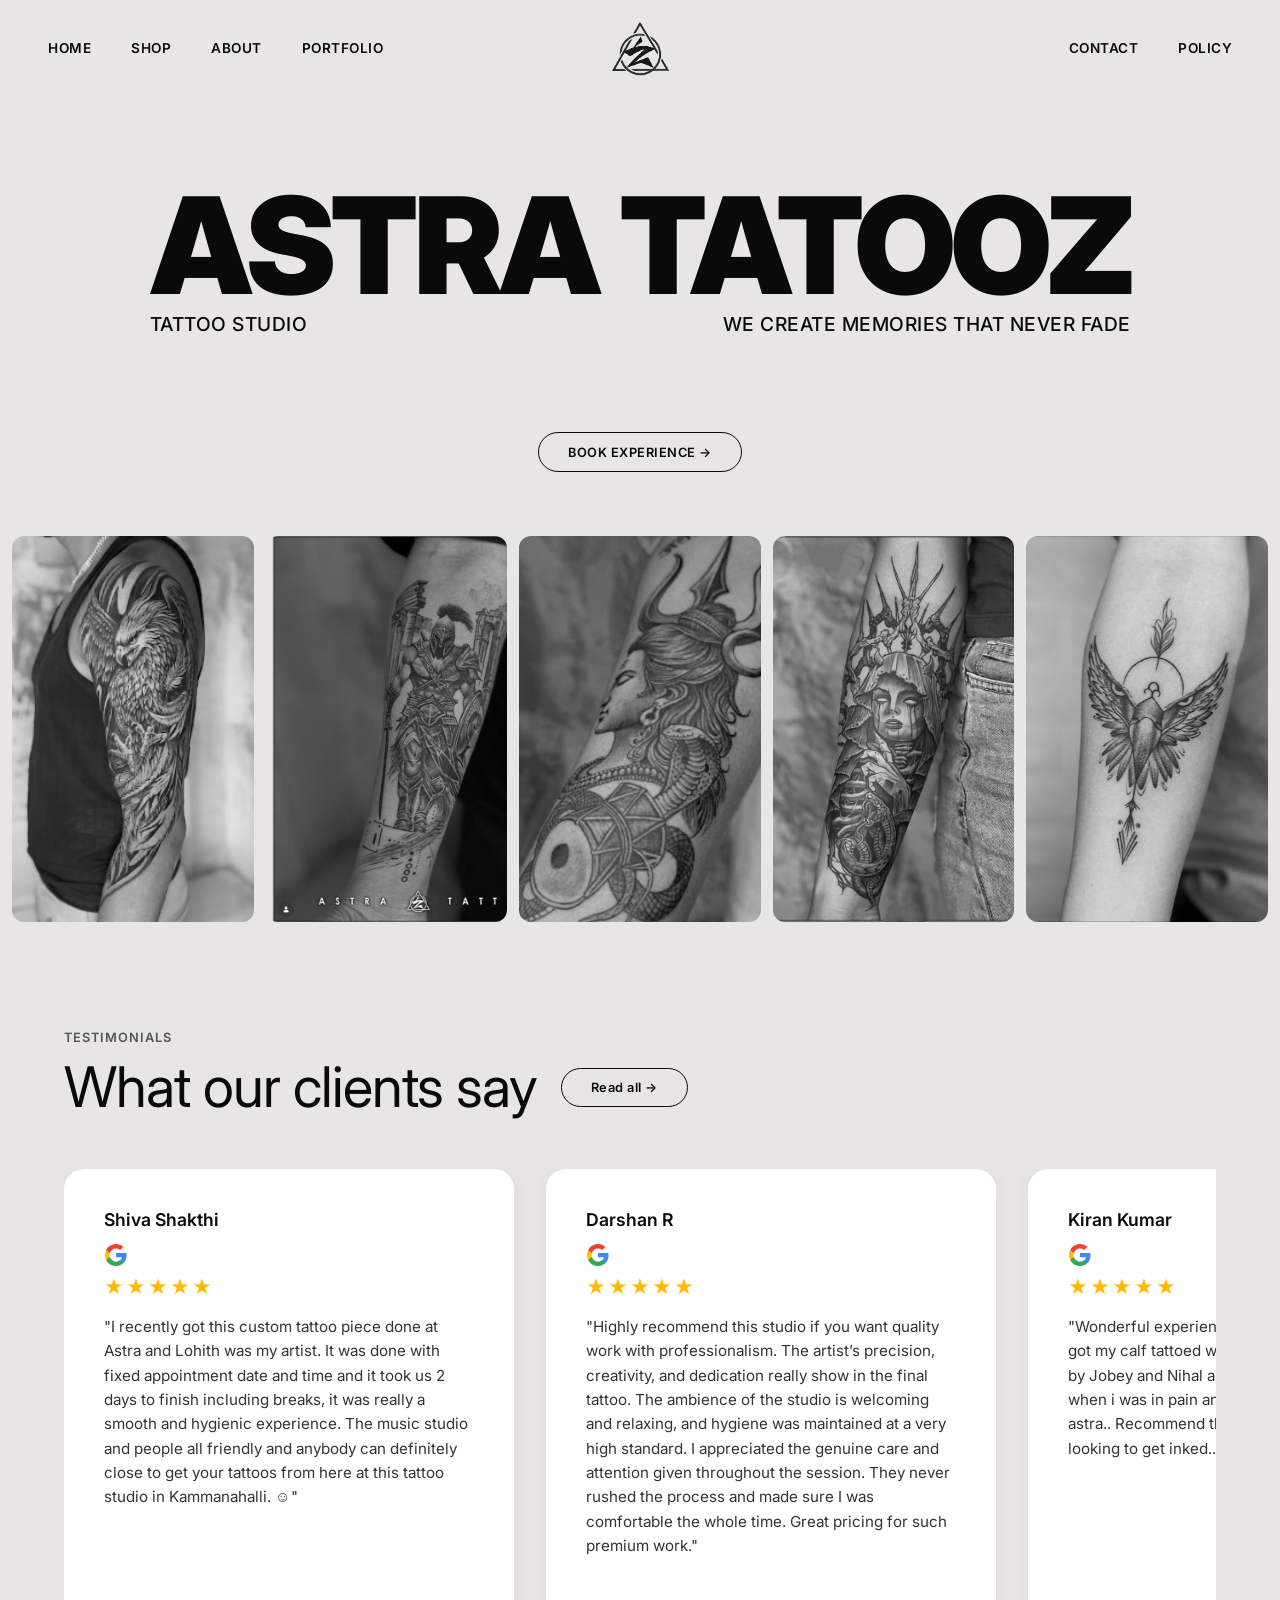
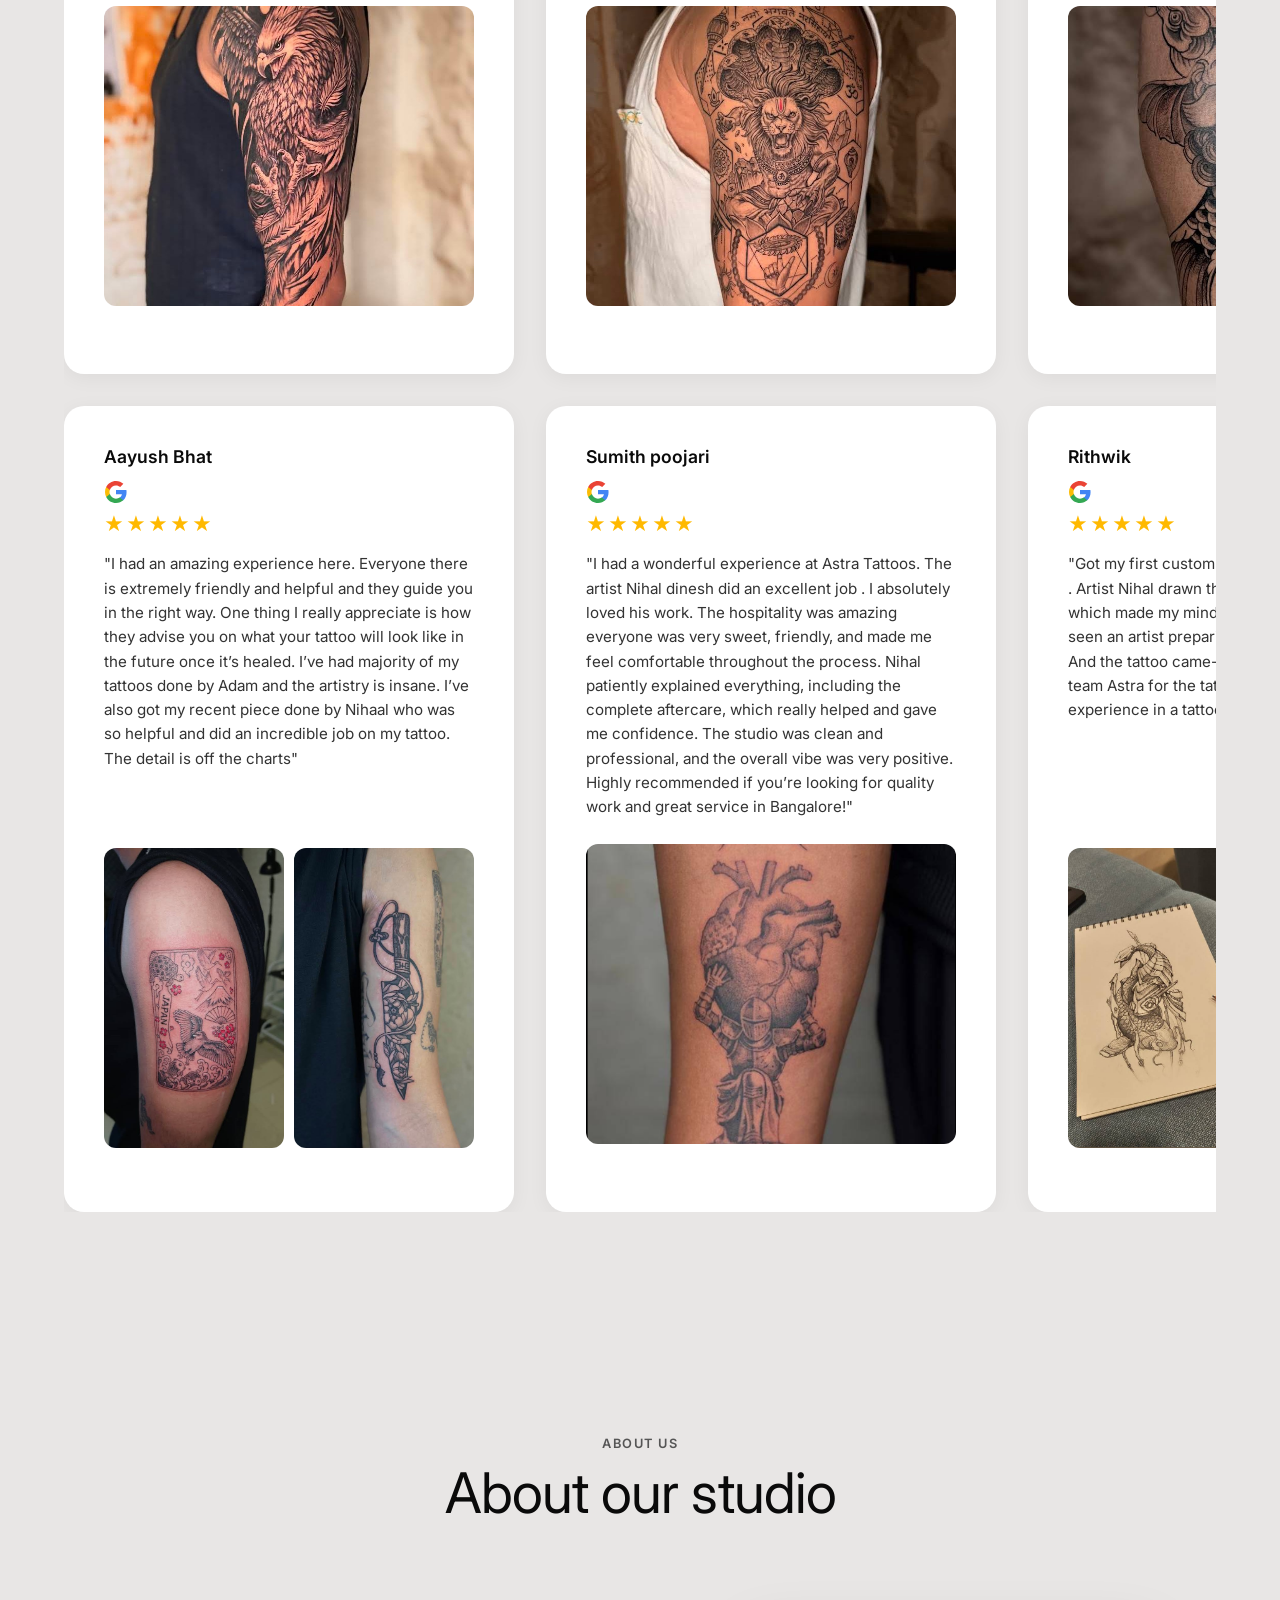
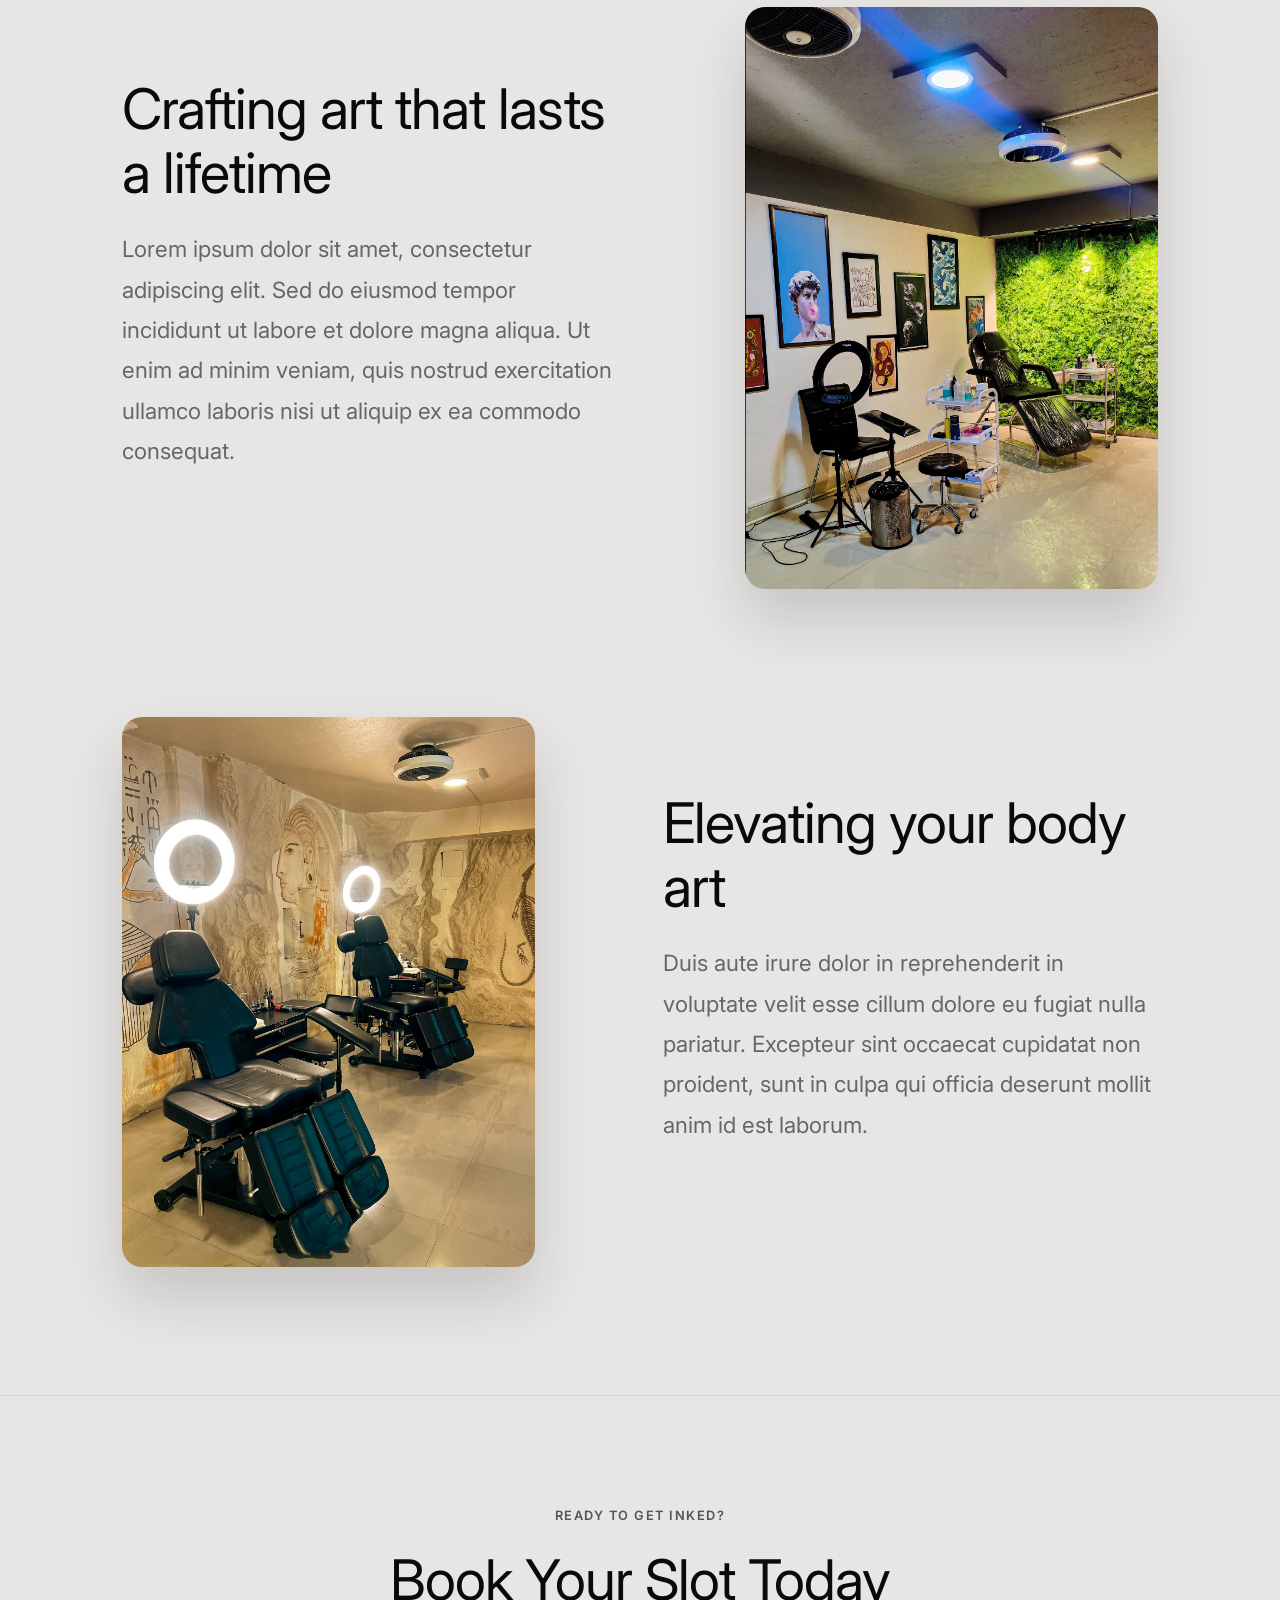
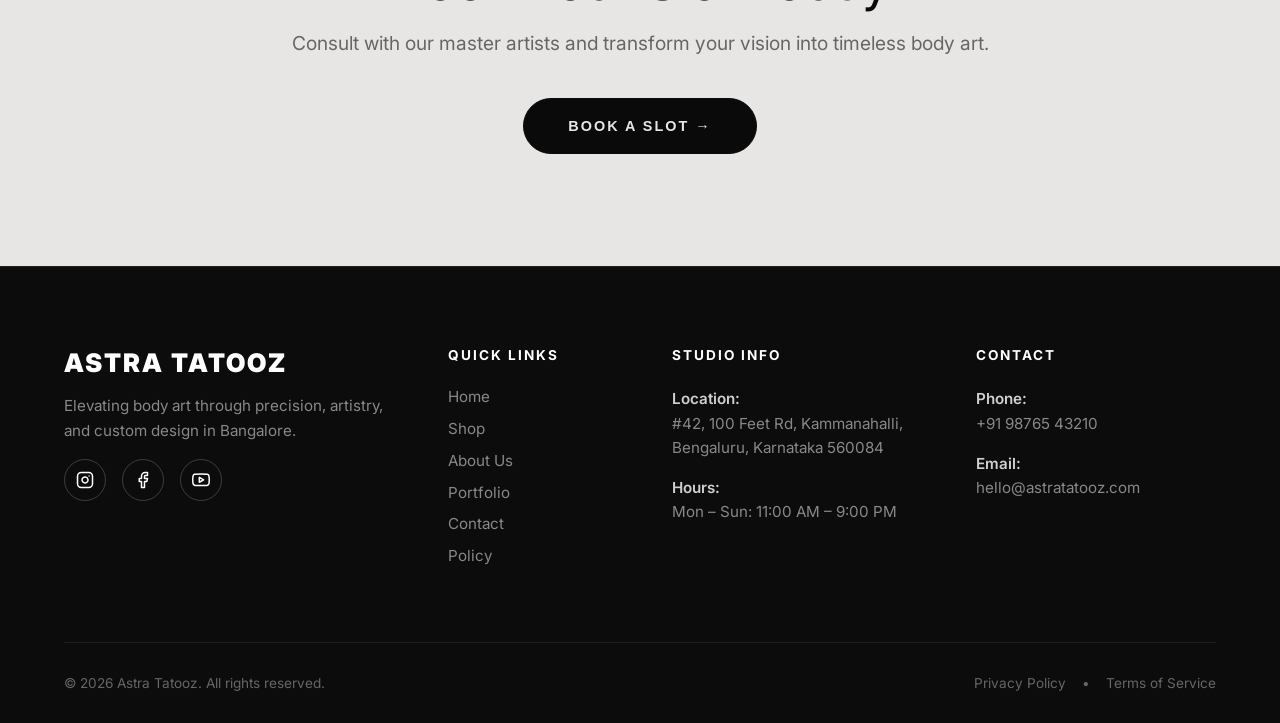
==== index.html @ 69b3f118 "Initial commit - Astra Tatooz full codebase" ====
<!DOCTYPE html>
<html lang="en">
<head>
    <meta charset="UTF-8">
    <meta name="viewport" content="width=device-width, initial-scale=1.0">
    <title>Astra Tatooz - Tattoo Studio</title>
    <!-- Fonts -->
    <link rel="preconnect" href="https://fonts.googleapis.com">
    <link rel="preconnect" href="https://fonts.gstatic.com" crossorigin>
    <link href="https://fonts.googleapis.com/css2?family=Inter:wght@400;500;600;900&family=Great+Vibes&display=swap" rel="stylesheet">
    <link rel="stylesheet" href="style.css?v=3">
</head>
<body>
    
    <!-- SVG Shatter Mask Definition -->
    <svg width="0" height="0" style="position:absolute; width:0; height:0;">
        <defs>
            <clipPath id="shatter-mask" clipPathUnits="objectBoundingBox">
                <circle cx="0.2" cy="0.3" r="0" class="blob" style="transition-delay: 0s" />
                <circle cx="0.8" cy="0.2" r="0" class="blob" style="transition-delay: 0.1s" />
                <circle cx="0.5" cy="0.8" r="0" class="blob" style="transition-delay: 0.2s" />
                <circle cx="0.3" cy="0.6" r="0" class="blob" style="transition-delay: 0.05s" />
                <circle cx="0.7" cy="0.6" r="0" class="blob" style="transition-delay: 0.15s" />
                <circle cx="0.5" cy="0.5" r="0" class="blob" style="transition-delay: 0.25s" />
            </clipPath>
        </defs>
    </svg>

    <!-- Top Navigation -->
    <nav class="top-nav">
        <div class="nav-left">
            <a href="index.html">HOME</a>
            <a href="shop.html">SHOP</a>
            <a href="index.html#about">ABOUT</a>
            <a href="portfolio.html">PORTFOLIO</a>
        </div>
        
        <div class="nav-center">
            <a href="index.html" class="logo">
                <img src="assets/logo_black.png" alt="Astra Tatooz Logo" class="nav-logo-img">
            </a>
        </div>
        
        <div class="menu-toggle">&#9776;</div>
        <div class="nav-right">
            <a href="contact.html">CONTACT</a>
            <a href="policy.html">POLICY</a>
        </div>
    </nav>

    <!-- Hero Section -->
    <header class="hero-section">
        <div class="title-wrapper">
            <h1 class="huge-title">ASTRA TATOOZ</h1>
            <div class="hero-subtitles">
                <p class="subtitle-left">TATTOO STUDIO</p>
                <p class="subtitle-right">WE CREATE MEMORIES THAT NEVER FADE</p>
            </div>
        </div>
    </header>

    <!-- Call to Action -->
    <div class="cta-container">
        <a href="#" class="btn-outline" id="bookBtn">BOOK EXPERIENCE &rarr;</a>
    </div>

    <!-- Gallery Grid -->
    <section class="gallery-grid">
        <div class="grid-item">
            <img src="assets/colored4.png" alt="Tattoo" class="hover-color-img" />
        </div>
        <div class="grid-item">
            <img src="assets/colored5.png" alt="Tattoo" class="hover-color-img" />
        </div>
        <div class="grid-item">
            <img src="assets/colored2.png" alt="Tattoo" class="hover-color-img" />
        </div>
        <div class="grid-item">
            <img src="assets/colored3.png" alt="Tattoo" class="hover-color-img" />
        </div>
        <div class="grid-item">
            <img src="assets/colored1.png" alt="Tattoo" class="hover-color-img" />
        </div>
    </section>

    <!-- Testimonials Section -->
    <section class="testimonials-section">
        <div class="testi-header">
            <span class="testi-subtitle">TESTIMONIALS</span>
            <div style="display: flex; align-items: center; gap: 1.5rem; flex-wrap: wrap;">
                <h2 class="testi-title" style="margin-bottom: 0;">What our clients say</h2>
                <a href="https://maps.app.goo.gl/e1iSMsgkid4FcKLi8?g_st=ic" target="_blank" class="btn-outline">Read all &rarr;</a>
            </div>
        </div>

        <div class="marquee-container">
            <div class="marquee-track track-top">
                <!-- REVIEW 1 -->
                <div class="review-card">
                    <p class="review-author">Shiva Shakthi</p>
                    <div class="review-header">
                        <span class="stars">★★★★★</span>
                        <svg width="24" height="24" viewBox="0 0 24 24"><path fill="#4285F4" d="M22.56 12.25c0-.78-.07-1.53-.2-2.25H12v4.26h5.92c-.26 1.37-1.04 2.53-2.21 3.31v2.77h3.57c2.08-1.92 3.28-4.74 3.28-8.09z"/><path fill="#34A853" d="M12 23c2.97 0 5.46-.98 7.28-2.66l-3.57-2.77c-.98.66-2.23 1.06-3.71 1.06-2.86 0-5.29-1.93-6.16-4.53H2.18v2.84C3.99 20.53 7.7 23 12 23z"/><path fill="#FBBC05" d="M5.84 14.09c-.22-.66-.35-1.36-.35-2.09s.13-1.43.35-2.09V7.07H2.18C1.43 8.55 1 10.22 1 12s.43 3.45 1.18 4.93l2.85-2.22.81-.62z"/><path fill="#EA4335" d="M12 5.38c1.62 0 3.06.56 4.21 1.64l3.15-3.15C17.45 2.09 14.97 1 12 1 7.7 1 3.99 3.47 2.18 7.07l3.66 2.84c.87-2.6 3.3-4.53 6.16-4.53z"/></svg>
                    </div>
                    <p class="review-text">"I recently got this custom tattoo piece done at Astra and Lohith was my artist. It was done with fixed appointment date and time and it took us 2 days to finish including breaks, it was really a smooth and hygienic experience. The music studio and people all friendly and anybody can definitely close to get your tattoos from here at this tattoo studio in Kammanahalli. ☺️"</p>
                    <div class="review-images">
                        <img src="assets/review1.jpeg" alt="Tattoo Review">
                    </div>
                    </div>
                <!-- REVIEW 2 -->
                <div class="review-card">
                    <p class="review-author">Darshan R</p>
                    <div class="review-header">
                        <span class="stars">★★★★★</span>
                        <svg width="24" height="24" viewBox="0 0 24 24"><path fill="#4285F4" d="M22.56 12.25c0-.78-.07-1.53-.2-2.25H12v4.26h5.92c-.26 1.37-1.04 2.53-2.21 3.31v2.77h3.57c2.08-1.92 3.28-4.74 3.28-8.09z"/><path fill="#34A853" d="M12 23c2.97 0 5.46-.98 7.28-2.66l-3.57-2.77c-.98.66-2.23 1.06-3.71 1.06-2.86 0-5.29-1.93-6.16-4.53H2.18v2.84C3.99 20.53 7.7 23 12 23z"/><path fill="#FBBC05" d="M5.84 14.09c-.22-.66-.35-1.36-.35-2.09s.13-1.43.35-2.09V7.07H2.18C1.43 8.55 1 10.22 1 12s.43 3.45 1.18 4.93l2.85-2.22.81-.62z"/><path fill="#EA4335" d="M12 5.38c1.62 0 3.06.56 4.21 1.64l3.15-3.15C17.45 2.09 14.97 1 12 1 7.7 1 3.99 3.47 2.18 7.07l3.66 2.84c.87-2.6 3.3-4.53 6.16-4.53z"/></svg>
                    </div>
                    <p class="review-text">"Highly recommend this studio if you want quality work with professionalism. The artist’s precision, creativity, and dedication really show in the final tattoo. The ambience of the studio is welcoming and relaxing, and hygiene was maintained at a very high standard. I appreciated the genuine care and attention given throughout the session. They never rushed the process and made sure I was comfortable the whole time. Great pricing for such premium work."</p>
                    <div class="review-images">
                        <img src="assets/review2.jpeg" alt="Tattoo Review">
                    </div>
                    </div>
                <!-- REVIEW 3 -->
                <div class="review-card">
                    <p class="review-author">Kiran Kumar</p>
                    <div class="review-header">
                        <span class="stars">★★★★★</span>
                        <svg width="24" height="24" viewBox="0 0 24 24"><path fill="#4285F4" d="M22.56 12.25c0-.78-.07-1.53-.2-2.25H12v4.26h5.92c-.26 1.37-1.04 2.53-2.21 3.31v2.77h3.57c2.08-1.92 3.28-4.74 3.28-8.09z"/><path fill="#34A853" d="M12 23c2.97 0 5.46-.98 7.28-2.66l-3.57-2.77c-.98.66-2.23 1.06-3.71 1.06-2.86 0-5.29-1.93-6.16-4.53H2.18v2.84C3.99 20.53 7.7 23 12 23z"/><path fill="#FBBC05" d="M5.84 14.09c-.22-.66-.35-1.36-.35-2.09s.13-1.43.35-2.09V7.07H2.18C1.43 8.55 1 10.22 1 12s.43 3.45 1.18 4.93l2.85-2.22.81-.62z"/><path fill="#EA4335" d="M12 5.38c1.62 0 3.06.56 4.21 1.64l3.15-3.15C17.45 2.09 14.97 1 12 1 7.7 1 3.99 3.47 2.18 7.07l3.66 2.84c.87-2.6 3.3-4.53 6.16-4.53z"/></svg>
                    </div>
                    <p class="review-text">"Wonderful experience with professional artist and got my calf tattoed with atmost precise details done by Jobey and Nihal and lohit! Lohit was my boost when i was in pain and helped me. Thanks team astra.. Recommend this place for everyone who is looking to get inked.."</p>
                    <div class="review-images">
                        <img src="assets/review3.jpeg" alt="Tattoo Review">
                    </div>
                    </div>
                <!-- REVIEW 4 -->
                <div class="review-card">
                    <p class="review-author">Aayush Bhat</p>
                    <div class="review-header">
                        <span class="stars">★★★★★</span>
                        <svg width="24" height="24" viewBox="0 0 24 24"><path fill="#4285F4" d="M22.56 12.25c0-.78-.07-1.53-.2-2.25H12v4.26h5.92c-.26 1.37-1.04 2.53-2.21 3.31v2.77h3.57c2.08-1.92 3.28-4.74 3.28-8.09z"/><path fill="#34A853" d="M12 23c2.97 0 5.46-.98 7.28-2.66l-3.57-2.77c-.98.66-2.23 1.06-3.71 1.06-2.86 0-5.29-1.93-6.16-4.53H2.18v2.84C3.99 20.53 7.7 23 12 23z"/><path fill="#FBBC05" d="M5.84 14.09c-.22-.66-.35-1.36-.35-2.09s.13-1.43.35-2.09V7.07H2.18C1.43 8.55 1 10.22 1 12s.43 3.45 1.18 4.93l2.85-2.22.81-.62z"/><path fill="#EA4335" d="M12 5.38c1.62 0 3.06.56 4.21 1.64l3.15-3.15C17.45 2.09 14.97 1 12 1 7.7 1 3.99 3.47 2.18 7.07l3.66 2.84c.87-2.6 3.3-4.53 6.16-4.53z"/></svg>
                    </div>
                    <p class="review-text">"I had an amazing experience here. Everyone there is extremely friendly and helpful and they guide you in the right way. One thing I really appreciate is how they advise you on what your tattoo will look like in the future once it’s healed. I’ve had majority of my tattoos done by Adam and the artistry is insane. I’ve also got my recent piece done by Nihaal who was so helpful and did an incredible job on my tattoo. The detail is off the charts"</p>
                    <div class="review-images multiple">
                        <img src="assets/review4_1.jpeg" alt="Tattoo Review">
                        <img src="assets/review4_2.jpeg" alt="Tattoo Review">
                    </div>
                    </div>
                <!-- REVIEW 5 -->
                <div class="review-card">
                    <p class="review-author">Sumith poojari</p>
                    <div class="review-header">
                        <span class="stars">★★★★★</span>
                        <svg width="24" height="24" viewBox="0 0 24 24"><path fill="#4285F4" d="M22.56 12.25c0-.78-.07-1.53-.2-2.25H12v4.26h5.92c-.26 1.37-1.04 2.53-2.21 3.31v2.77h3.57c2.08-1.92 3.28-4.74 3.28-8.09z"/><path fill="#34A853" d="M12 23c2.97 0 5.46-.98 7.28-2.66l-3.57-2.77c-.98.66-2.23 1.06-3.71 1.06-2.86 0-5.29-1.93-6.16-4.53H2.18v2.84C3.99 20.53 7.7 23 12 23z"/><path fill="#FBBC05" d="M5.84 14.09c-.22-.66-.35-1.36-.35-2.09s.13-1.43.35-2.09V7.07H2.18C1.43 8.55 1 10.22 1 12s.43 3.45 1.18 4.93l2.85-2.22.81-.62z"/><path fill="#EA4335" d="M12 5.38c1.62 0 3.06.56 4.21 1.64l3.15-3.15C17.45 2.09 14.97 1 12 1 7.7 1 3.99 3.47 2.18 7.07l3.66 2.84c.87-2.6 3.3-4.53 6.16-4.53z"/></svg>
                    </div>
                    <p class="review-text">"I had a wonderful experience at Astra Tattoos. The artist Nihal dinesh did an excellent job . I absolutely loved his work. The hospitality was amazing everyone was very sweet, friendly, and made me feel comfortable throughout the process. Nihal patiently explained everything, including the complete aftercare, which really helped and gave me confidence. The studio was clean and professional, and the overall vibe was very positive. Highly recommended if you’re looking for quality work and great service in Bangalore!"</p>
                    <div class="review-images">
                        <img src="assets/review5.png" alt="Tattoo Review">
                    </div>
                    </div>
                <!-- REVIEW 6 -->
                <div class="review-card">
                    <p class="review-author">Rithwik</p>
                    <div class="review-header">
                        <span class="stars">★★★★★</span>
                        <svg width="24" height="24" viewBox="0 0 24 24"><path fill="#4285F4" d="M22.56 12.25c0-.78-.07-1.53-.2-2.25H12v4.26h5.92c-.26 1.37-1.04 2.53-2.21 3.31v2.77h3.57c2.08-1.92 3.28-4.74 3.28-8.09z"/><path fill="#34A853" d="M12 23c2.97 0 5.46-.98 7.28-2.66l-3.57-2.77c-.98.66-2.23 1.06-3.71 1.06-2.86 0-5.29-1.93-6.16-4.53H2.18v2.84C3.99 20.53 7.7 23 12 23z"/><path fill="#FBBC05" d="M5.84 14.09c-.22-.66-.35-1.36-.35-2.09s.13-1.43.35-2.09V7.07H2.18C1.43 8.55 1 10.22 1 12s.43 3.45 1.18 4.93l2.85-2.22.81-.62z"/><path fill="#EA4335" d="M12 5.38c1.62 0 3.06.56 4.21 1.64l3.15-3.15C17.45 2.09 14.97 1 12 1 7.7 1 3.99 3.47 2.18 7.07l3.66 2.84c.87-2.6 3.3-4.53 6.16-4.53z"/></svg>
                    </div>
                    <p class="review-text">"Got my first custom unique tattoo from astra tatooz . Artist Nihal drawn the design in his sketch book which made my mind to get the tattoo. I have never seen an artist preparing a design in sketchbook. And the tattoo came-out really well. Big thanks to team Astra for the tattoo and providing me the best experience in a tattoo studio."</p>
                    <div class="review-images multiple">
                        <img src="assets/review6_1.jpeg" alt="Tattoo Review">
                        <img src="assets/review6_2.jpeg" alt="Tattoo Review">
                    </div>
                    </div>
                
                <!-- DUPLICATE SET 1-6 FOR SEAMLESS LOOP -->
                <div class="review-card">
                    <p class="review-author">Shiva Shakthi</p><div class="review-header"><span class="stars">★★★★★</span><svg width="24" height="24" viewBox="0 0 24 24"><path fill="#4285F4" d="M22.56 12.25c0-.78-.07-1.53-.2-2.25H12v4.26h5.92c-.26 1.37-1.04 2.53-2.21 3.31v2.77h3.57c2.08-1.92 3.28-4.74 3.28-8.09z"/><path fill="#34A853" d="M12 23c2.97 0 5.46-.98 7.28-2.66l-3.57-2.77c-.98.66-2.23 1.06-3.71 1.06-2.86 0-5.29-1.93-6.16-4.53H2.18v2.84C3.99 20.53 7.7 23 12 23z"/><path fill="#FBBC05" d="M5.84 14.09c-.22-.66-.35-1.36-.35-2.09s.13-1.43.35-2.09V7.07H2.18C1.43 8.55 1 10.22 1 12s.43 3.45 1.18 4.93l2.85-2.22.81-.62z"/><path fill="#EA4335" d="M12 5.38c1.62 0 3.06.56 4.21 1.64l3.15-3.15C17.45 2.09 14.97 1 12 1 7.7 1 3.99 3.47 2.18 7.07l3.66 2.84c.87-2.6 3.3-4.53 6.16-4.53z"/></svg></div><p class="review-text">"I recently got this custom tattoo piece done at Astra and Lohith was my artist. It was done with fixed appointment date and time and it took us 2 days to finish including breaks, it was really a smooth and hygienic experience. The music studio and people all friendly and anybody can definitely close to get your tattoos from here at this tattoo studio in Kammanahalli. ☺️"</p><div class="review-images"><img src="assets/review1.jpeg" alt="Tattoo Review"></div></div>
                <div class="review-card">
                    <p class="review-author">Darshan R</p><div class="review-header"><span class="stars">★★★★★</span><svg width="24" height="24" viewBox="0 0 24 24"><path fill="#4285F4" d="M22.56 12.25c0-.78-.07-1.53-.2-2.25H12v4.26h5.92c-.26 1.37-1.04 2.53-2.21 3.31v2.77h3.57c2.08-1.92 3.28-4.74 3.28-8.09z"/><path fill="#34A853" d="M12 23c2.97 0 5.46-.98 7.28-2.66l-3.57-2.77c-.98.66-2.23 1.06-3.71 1.06-2.86 0-5.29-1.93-6.16-4.53H2.18v2.84C3.99 20.53 7.7 23 12 23z"/><path fill="#FBBC05" d="M5.84 14.09c-.22-.66-.35-1.36-.35-2.09s.13-1.43.35-2.09V7.07H2.18C1.43 8.55 1 10.22 1 12s.43 3.45 1.18 4.93l2.85-2.22.81-.62z"/><path fill="#EA4335" d="M12 5.38c1.62 0 3.06.56 4.21 1.64l3.15-3.15C17.45 2.09 14.97 1 12 1 7.7 1 3.99 3.47 2.18 7.07l3.66 2.84c.87-2.6 3.3-4.53 6.16-4.53z"/></svg></div><p class="review-text">"Highly recommend this studio if you want quality work with professionalism. The artist’s precision, creativity, and dedication really show in the final tattoo. The ambience of the studio is welcoming and relaxing, and hygiene was maintained at a very high standard. I appreciated the genuine care and attention given throughout the session. They never rushed the process and made sure I was comfortable the whole time. Great pricing for such premium work."</p><div class="review-images"><img src="assets/review2.jpeg" alt="Tattoo Review"></div></div>
                <div class="review-card">
                    <p class="review-author">Kiran Kumar</p><div class="review-header"><span class="stars">★★★★★</span><svg width="24" height="24" viewBox="0 0 24 24"><path fill="#4285F4" d="M22.56 12.25c0-.78-.07-1.53-.2-2.25H12v4.26h5.92c-.26 1.37-1.04 2.53-2.21 3.31v2.77h3.57c2.08-1.92 3.28-4.74 3.28-8.09z"/><path fill="#34A853" d="M12 23c2.97 0 5.46-.98 7.28-2.66l-3.57-2.77c-.98.66-2.23 1.06-3.71 1.06-2.86 0-5.29-1.93-6.16-4.53H2.18v2.84C3.99 20.53 7.7 23 12 23z"/><path fill="#FBBC05" d="M5.84 14.09c-.22-.66-.35-1.36-.35-2.09s.13-1.43.35-2.09V7.07H2.18C1.43 8.55 1 10.22 1 12s.43 3.45 1.18 4.93l2.85-2.22.81-.62z"/><path fill="#EA4335" d="M12 5.38c1.62 0 3.06.56 4.21 1.64l3.15-3.15C17.45 2.09 14.97 1 12 1 7.7 1 3.99 3.47 2.18 7.07l3.66 2.84c.87-2.6 3.3-4.53 6.16-4.53z"/></svg></div><p class="review-text">"Wonderful experience with professional artist and got my calf tattoed with atmost precise details done by Jobey and Nihal and lohit! Lohit was my boost when i was in pain and helped me. Thanks team astra.. Recommend this place for everyone who is looking to get inked.."</p><div class="review-images"><img src="assets/review3.jpeg" alt="Tattoo Review"></div></div>
                <div class="review-card">
                    <p class="review-author">Aayush Bhat</p><div class="review-header"><span class="stars">★★★★★</span><svg width="24" height="24" viewBox="0 0 24 24"><path fill="#4285F4" d="M22.56 12.25c0-.78-.07-1.53-.2-2.25H12v4.26h5.92c-.26 1.37-1.04 2.53-2.21 3.31v2.77h3.57c2.08-1.92 3.28-4.74 3.28-8.09z"/><path fill="#34A853" d="M12 23c2.97 0 5.46-.98 7.28-2.66l-3.57-2.77c-.98.66-2.23 1.06-3.71 1.06-2.86 0-5.29-1.93-6.16-4.53H2.18v2.84C3.99 20.53 7.7 23 12 23z"/><path fill="#FBBC05" d="M5.84 14.09c-.22-.66-.35-1.36-.35-2.09s.13-1.43.35-2.09V7.07H2.18C1.43 8.55 1 10.22 1 12s.43 3.45 1.18 4.93l2.85-2.22.81-.62z"/><path fill="#EA4335" d="M12 5.38c1.62 0 3.06.56 4.21 1.64l3.15-3.15C17.45 2.09 14.97 1 12 1 7.7 1 3.99 3.47 2.18 7.07l3.66 2.84c.87-2.6 3.3-4.53 6.16-4.53z"/></svg></div><p class="review-text">"I had an amazing experience here. Everyone there is extremely friendly and helpful and they guide you in the right way. One thing I really appreciate is how they advise you on what your tattoo will look like in the future once it’s healed. I’ve had majority of my tattoos done by Adam and the artistry is insane. I’ve also got my recent piece done by Nihaal who was so helpful and did an incredible job on my tattoo. The detail is off the charts"</p><div class="review-images multiple"><img src="assets/review4_1.jpeg" alt="Tattoo Review"><img src="assets/review4_2.jpeg" alt="Tattoo Review"></div></div>
                <div class="review-card">
                    <p class="review-author">Sumith poojari</p><div class="review-header"><span class="stars">★★★★★</span><svg width="24" height="24" viewBox="0 0 24 24"><path fill="#4285F4" d="M22.56 12.25c0-.78-.07-1.53-.2-2.25H12v4.26h5.92c-.26 1.37-1.04 2.53-2.21 3.31v2.77h3.57c2.08-1.92 3.28-4.74 3.28-8.09z"/><path fill="#34A853" d="M12 23c2.97 0 5.46-.98 7.28-2.66l-3.57-2.77c-.98.66-2.23 1.06-3.71 1.06-2.86 0-5.29-1.93-6.16-4.53H2.18v2.84C3.99 20.53 7.7 23 12 23z"/><path fill="#FBBC05" d="M5.84 14.09c-.22-.66-.35-1.36-.35-2.09s.13-1.43.35-2.09V7.07H2.18C1.43 8.55 1 10.22 1 12s.43 3.45 1.18 4.93l2.85-2.22.81-.62z"/><path fill="#EA4335" d="M12 5.38c1.62 0 3.06.56 4.21 1.64l3.15-3.15C17.45 2.09 14.97 1 12 1 7.7 1 3.99 3.47 2.18 7.07l3.66 2.84c.87-2.6 3.3-4.53 6.16-4.53z"/></svg></div><p class="review-text">"I had a wonderful experience at Astra Tattoos. The artist Nihal dinesh did an excellent job . I absolutely loved his work. The hospitality was amazing everyone was very sweet, friendly, and made me feel comfortable throughout the process. Nihal patiently explained everything, including the complete aftercare, which really helped and gave me confidence. The studio was clean and professional, and the overall vibe was very positive. Highly recommended if you’re looking for quality work and great service in Bangalore!"</p><div class="review-images"><img src="assets/review5.png" alt="Tattoo Review"></div></div>
                <div class="review-card">
                    <p class="review-author">Rithwik</p><div class="review-header"><span class="stars">★★★★★</span><svg width="24" height="24" viewBox="0 0 24 24"><path fill="#4285F4" d="M22.56 12.25c0-.78-.07-1.53-.2-2.25H12v4.26h5.92c-.26 1.37-1.04 2.53-2.21 3.31v2.77h3.57c2.08-1.92 3.28-4.74 3.28-8.09z"/><path fill="#34A853" d="M12 23c2.97 0 5.46-.98 7.28-2.66l-3.57-2.77c-.98.66-2.23 1.06-3.71 1.06-2.86 0-5.29-1.93-6.16-4.53H2.18v2.84C3.99 20.53 7.7 23 12 23z"/><path fill="#FBBC05" d="M5.84 14.09c-.22-.66-.35-1.36-.35-2.09s.13-1.43.35-2.09V7.07H2.18C1.43 8.55 1 10.22 1 12s.43 3.45 1.18 4.93l2.85-2.22.81-.62z"/><path fill="#EA4335" d="M12 5.38c1.62 0 3.06.56 4.21 1.64l3.15-3.15C17.45 2.09 14.97 1 12 1 7.7 1 3.99 3.47 2.18 7.07l3.66 2.84c.87-2.6 3.3-4.53 6.16-4.53z"/></svg></div><p class="review-text">"Got my first custom unique tattoo from astra tatooz . Artist Nihal drawn the design in his sketch book which made my mind to get the tattoo. I have never seen an artist preparing a design in sketchbook. And the tattoo came-out really well. Big thanks to team Astra for the tattoo and providing me the best experience in a tattoo studio."</p><div class="review-images multiple"><img src="assets/review6_1.jpeg" alt="Tattoo Review"><img src="assets/review6_2.jpeg" alt="Tattoo Review"></div></div>
            </div>

            <!-- BOTTOM TRACK: Starts with 4,5,6, then 1,2,3... duplicated -->
            <div class="marquee-track track-bottom">
                <div class="review-card">
                    <p class="review-author">Aayush Bhat</p><div class="review-header"><span class="stars">★★★★★</span><svg width="24" height="24" viewBox="0 0 24 24"><path fill="#4285F4" d="M22.56 12.25c0-.78-.07-1.53-.2-2.25H12v4.26h5.92c-.26 1.37-1.04 2.53-2.21 3.31v2.77h3.57c2.08-1.92 3.28-4.74 3.28-8.09z"/><path fill="#34A853" d="M12 23c2.97 0 5.46-.98 7.28-2.66l-3.57-2.77c-.98.66-2.23 1.06-3.71 1.06-2.86 0-5.29-1.93-6.16-4.53H2.18v2.84C3.99 20.53 7.7 23 12 23z"/><path fill="#FBBC05" d="M5.84 14.09c-.22-.66-.35-1.36-.35-2.09s.13-1.43.35-2.09V7.07H2.18C1.43 8.55 1 10.22 1 12s.43 3.45 1.18 4.93l2.85-2.22.81-.62z"/><path fill="#EA4335" d="M12 5.38c1.62 0 3.06.56 4.21 1.64l3.15-3.15C17.45 2.09 14.97 1 12 1 7.7 1 3.99 3.47 2.18 7.07l3.66 2.84c.87-2.6 3.3-4.53 6.16-4.53z"/></svg></div><p class="review-text">"I had an amazing experience here. Everyone there is extremely friendly and helpful and they guide you in the right way. One thing I really appreciate is how they advise you on what your tattoo will look like in the future once it’s healed. I’ve had majority of my tattoos done by Adam and the artistry is insane. I’ve also got my recent piece done by Nihaal who was so helpful and did an incredible job on my tattoo. The detail is off the charts"</p><div class="review-images multiple"><img src="assets/review4_1.jpeg" alt="Tattoo Review"><img src="assets/review4_2.jpeg" alt="Tattoo Review"></div></div>
                <div class="review-card">
                    <p class="review-author">Sumith poojari</p><div class="review-header"><span class="stars">★★★★★</span><svg width="24" height="24" viewBox="0 0 24 24"><path fill="#4285F4" d="M22.56 12.25c0-.78-.07-1.53-.2-2.25H12v4.26h5.92c-.26 1.37-1.04 2.53-2.21 3.31v2.77h3.57c2.08-1.92 3.28-4.74 3.28-8.09z"/><path fill="#34A853" d="M12 23c2.97 0 5.46-.98 7.28-2.66l-3.57-2.77c-.98.66-2.23 1.06-3.71 1.06-2.86 0-5.29-1.93-6.16-4.53H2.18v2.84C3.99 20.53 7.7 23 12 23z"/><path fill="#FBBC05" d="M5.84 14.09c-.22-.66-.35-1.36-.35-2.09s.13-1.43.35-2.09V7.07H2.18C1.43 8.55 1 10.22 1 12s.43 3.45 1.18 4.93l2.85-2.22.81-.62z"/><path fill="#EA4335" d="M12 5.38c1.62 0 3.06.56 4.21 1.64l3.15-3.15C17.45 2.09 14.97 1 12 1 7.7 1 3.99 3.47 2.18 7.07l3.66 2.84c.87-2.6 3.3-4.53 6.16-4.53z"/></svg></div><p class="review-text">"I had a wonderful experience at Astra Tattoos. The artist Nihal dinesh did an excellent job . I absolutely loved his work. The hospitality was amazing everyone was very sweet, friendly, and made me feel comfortable throughout the process. Nihal patiently explained everything, including the complete aftercare, which really helped and gave me confidence. The studio was clean and professional, and the overall vibe was very positive. Highly recommended if you’re looking for quality work and great service in Bangalore!"</p><div class="review-images"><img src="assets/review5.png" alt="Tattoo Review"></div></div>
                <div class="review-card">
                    <p class="review-author">Rithwik</p><div class="review-header"><span class="stars">★★★★★</span><svg width="24" height="24" viewBox="0 0 24 24"><path fill="#4285F4" d="M22.56 12.25c0-.78-.07-1.53-.2-2.25H12v4.26h5.92c-.26 1.37-1.04 2.53-2.21 3.31v2.77h3.57c2.08-1.92 3.28-4.74 3.28-8.09z"/><path fill="#34A853" d="M12 23c2.97 0 5.46-.98 7.28-2.66l-3.57-2.77c-.98.66-2.23 1.06-3.71 1.06-2.86 0-5.29-1.93-6.16-4.53H2.18v2.84C3.99 20.53 7.7 23 12 23z"/><path fill="#FBBC05" d="M5.84 14.09c-.22-.66-.35-1.36-.35-2.09s.13-1.43.35-2.09V7.07H2.18C1.43 8.55 1 10.22 1 12s.43 3.45 1.18 4.93l2.85-2.22.81-.62z"/><path fill="#EA4335" d="M12 5.38c1.62 0 3.06.56 4.21 1.64l3.15-3.15C17.45 2.09 14.97 1 12 1 7.7 1 3.99 3.47 2.18 7.07l3.66 2.84c.87-2.6 3.3-4.53 6.16-4.53z"/></svg></div><p class="review-text">"Got my first custom unique tattoo from astra tatooz . Artist Nihal drawn the design in his sketch book which made my mind to get the tattoo. I have never seen an artist preparing a design in sketchbook. And the tattoo came-out really well. Big thanks to team Astra for the tattoo and providing me the best experience in a tattoo studio."</p><div class="review-images multiple"><img src="assets/review6_1.jpeg" alt="Tattoo Review"><img src="assets/review6_2.jpeg" alt="Tattoo Review"></div></div>
                <div class="review-card">
                    <p class="review-author">Shiva Shakthi</p><div class="review-header"><span class="stars">★★★★★</span><svg width="24" height="24" viewBox="0 0 24 24"><path fill="#4285F4" d="M22.56 12.25c0-.78-.07-1.53-.2-2.25H12v4.26h5.92c-.26 1.37-1.04 2.53-2.21 3.31v2.77h3.57c2.08-1.92 3.28-4.74 3.28-8.09z"/><path fill="#34A853" d="M12 23c2.97 0 5.46-.98 7.28-2.66l-3.57-2.77c-.98.66-2.23 1.06-3.71 1.06-2.86 0-5.29-1.93-6.16-4.53H2.18v2.84C3.99 20.53 7.7 23 12 23z"/><path fill="#FBBC05" d="M5.84 14.09c-.22-.66-.35-1.36-.35-2.09s.13-1.43.35-2.09V7.07H2.18C1.43 8.55 1 10.22 1 12s.43 3.45 1.18 4.93l2.85-2.22.81-.62z"/><path fill="#EA4335" d="M12 5.38c1.62 0 3.06.56 4.21 1.64l3.15-3.15C17.45 2.09 14.97 1 12 1 7.7 1 3.99 3.47 2.18 7.07l3.66 2.84c.87-2.6 3.3-4.53 6.16-4.53z"/></svg></div><p class="review-text">"I recently got this custom tattoo piece done at Astra and Lohith was my artist. It was done with fixed appointment date and time and it took us 2 days to finish including breaks, it was really a smooth and hygienic experience. The music studio and people all friendly and anybody can definitely close to get your tattoos from here at this tattoo studio in Kammanahalli. ☺️"</p><div class="review-images"><img src="assets/review1.jpeg" alt="Tattoo Review"></div></div>
                <div class="review-card">
                    <p class="review-author">Darshan R</p><div class="review-header"><span class="stars">★★★★★</span><svg width="24" height="24" viewBox="0 0 24 24"><path fill="#4285F4" d="M22.56 12.25c0-.78-.07-1.53-.2-2.25H12v4.26h5.92c-.26 1.37-1.04 2.53-2.21 3.31v2.77h3.57c2.08-1.92 3.28-4.74 3.28-8.09z"/><path fill="#34A853" d="M12 23c2.97 0 5.46-.98 7.28-2.66l-3.57-2.77c-.98.66-2.23 1.06-3.71 1.06-2.86 0-5.29-1.93-6.16-4.53H2.18v2.84C3.99 20.53 7.7 23 12 23z"/><path fill="#FBBC05" d="M5.84 14.09c-.22-.66-.35-1.36-.35-2.09s.13-1.43.35-2.09V7.07H2.18C1.43 8.55 1 10.22 1 12s.43 3.45 1.18 4.93l2.85-2.22.81-.62z"/><path fill="#EA4335" d="M12 5.38c1.62 0 3.06.56 4.21 1.64l3.15-3.15C17.45 2.09 14.97 1 12 1 7.7 1 3.99 3.47 2.18 7.07l3.66 2.84c.87-2.6 3.3-4.53 6.16-4.53z"/></svg></div><p class="review-text">"Highly recommend this studio if you want quality work with professionalism. The artist’s precision, creativity, and dedication really show in the final tattoo. The ambience of the studio is welcoming and relaxing, and hygiene was maintained at a very high standard. I appreciated the genuine care and attention given throughout the session. They never rushed the process and made sure I was comfortable the whole time. Great pricing for such premium work."</p><div class="review-images"><img src="assets/review2.jpeg" alt="Tattoo Review"></div></div>
                <div class="review-card">
                    <p class="review-author">Kiran Kumar</p><div class="review-header"><span class="stars">★★★★★</span><svg width="24" height="24" viewBox="0 0 24 24"><path fill="#4285F4" d="M22.56 12.25c0-.78-.07-1.53-.2-2.25H12v4.26h5.92c-.26 1.37-1.04 2.53-2.21 3.31v2.77h3.57c2.08-1.92 3.28-4.74 3.28-8.09z"/><path fill="#34A853" d="M12 23c2.97 0 5.46-.98 7.28-2.66l-3.57-2.77c-.98.66-2.23 1.06-3.71 1.06-2.86 0-5.29-1.93-6.16-4.53H2.18v2.84C3.99 20.53 7.7 23 12 23z"/><path fill="#FBBC05" d="M5.84 14.09c-.22-.66-.35-1.36-.35-2.09s.13-1.43.35-2.09V7.07H2.18C1.43 8.55 1 10.22 1 12s.43 3.45 1.18 4.93l2.85-2.22.81-.62z"/><path fill="#EA4335" d="M12 5.38c1.62 0 3.06.56 4.21 1.64l3.15-3.15C17.45 2.09 14.97 1 12 1 7.7 1 3.99 3.47 2.18 7.07l3.66 2.84c.87-2.6 3.3-4.53 6.16-4.53z"/></svg></div><p class="review-text">"Wonderful experience with professional artist and got my calf tattoed with atmost precise details done by Jobey and Nihal and lohit! Lohit was my boost when i was in pain and helped me. Thanks team astra.. Recommend this place for everyone who is looking to get inked.."</p><div class="review-images"><img src="assets/review3.jpeg" alt="Tattoo Review"></div></div>
                <!-- DUPLICATE 2 for Bottom Track-->
                <div class="review-card">
                    <p class="review-author">Aayush Bhat</p><div class="review-header"><span class="stars">★★★★★</span><svg width="24" height="24" viewBox="0 0 24 24"><path fill="#4285F4" d="M22.56 12.25c0-.78-.07-1.53-.2-2.25H12v4.26h5.92c-.26 1.37-1.04 2.53-2.21 3.31v2.77h3.57c2.08-1.92 3.28-4.74 3.28-8.09z"/><path fill="#34A853" d="M12 23c2.97 0 5.46-.98 7.28-2.66l-3.57-2.77c-.98.66-2.23 1.06-3.71 1.06-2.86 0-5.29-1.93-6.16-4.53H2.18v2.84C3.99 20.53 7.7 23 12 23z"/><path fill="#FBBC05" d="M5.84 14.09c-.22-.66-.35-1.36-.35-2.09s.13-1.43.35-2.09V7.07H2.18C1.43 8.55 1 10.22 1 12s.43 3.45 1.18 4.93l2.85-2.22.81-.62z"/><path fill="#EA4335" d="M12 5.38c1.62 0 3.06.56 4.21 1.64l3.15-3.15C17.45 2.09 14.97 1 12 1 7.7 1 3.99 3.47 2.18 7.07l3.66 2.84c.87-2.6 3.3-4.53 6.16-4.53z"/></svg></div><p class="review-text">"I had an amazing experience here. Everyone there is extremely friendly and helpful and they guide you in the right way. One thing I really appreciate is how they advise you on what your tattoo will look like in the future once it’s healed. I’ve had majority of my tattoos done by Adam and the artistry is insane. I’ve also got my recent piece done by Nihaal who was so helpful and did an incredible job on my tattoo. The detail is off the charts"</p><div class="review-images multiple"><img src="assets/review4_1.jpeg" alt="Tattoo Review"><img src="assets/review4_2.jpeg" alt="Tattoo Review"></div></div>
                <div class="review-card">
                    <p class="review-author">Sumith poojari</p><div class="review-header"><span class="stars">★★★★★</span><svg width="24" height="24" viewBox="0 0 24 24"><path fill="#4285F4" d="M22.56 12.25c0-.78-.07-1.53-.2-2.25H12v4.26h5.92c-.26 1.37-1.04 2.53-2.21 3.31v2.77h3.57c2.08-1.92 3.28-4.74 3.28-8.09z"/><path fill="#34A853" d="M12 23c2.97 0 5.46-.98 7.28-2.66l-3.57-2.77c-.98.66-2.23 1.06-3.71 1.06-2.86 0-5.29-1.93-6.16-4.53H2.18v2.84C3.99 20.53 7.7 23 12 23z"/><path fill="#FBBC05" d="M5.84 14.09c-.22-.66-.35-1.36-.35-2.09s.13-1.43.35-2.09V7.07H2.18C1.43 8.55 1 10.22 1 12s.43 3.45 1.18 4.93l2.85-2.22.81-.62z"/><path fill="#EA4335" d="M12 5.38c1.62 0 3.06.56 4.21 1.64l3.15-3.15C17.45 2.09 14.97 1 12 1 7.7 1 3.99 3.47 2.18 7.07l3.66 2.84c.87-2.6 3.3-4.53 6.16-4.53z"/></svg></div><p class="review-text">"I had a wonderful experience at Astra Tattoos. The artist Nihal dinesh did an excellent job . I absolutely loved his work. The hospitality was amazing everyone was very sweet, friendly, and made me feel comfortable throughout the process. Nihal patiently explained everything, including the complete aftercare, which really helped and gave me confidence. The studio was clean and professional, and the overall vibe was very positive. Highly recommended if you’re looking for quality work and great service in Bangalore!"</p><div class="review-images"><img src="assets/review5.png" alt="Tattoo Review"></div></div>
                <div class="review-card">
                    <p class="review-author">Rithwik</p><div class="review-header"><span class="stars">★★★★★</span><svg width="24" height="24" viewBox="0 0 24 24"><path fill="#4285F4" d="M22.56 12.25c0-.78-.07-1.53-.2-2.25H12v4.26h5.92c-.26 1.37-1.04 2.53-2.21 3.31v2.77h3.57c2.08-1.92 3.28-4.74 3.28-8.09z"/><path fill="#34A853" d="M12 23c2.97 0 5.46-.98 7.28-2.66l-3.57-2.77c-.98.66-2.23 1.06-3.71 1.06-2.86 0-5.29-1.93-6.16-4.53H2.18v2.84C3.99 20.53 7.7 23 12 23z"/><path fill="#FBBC05" d="M5.84 14.09c-.22-.66-.35-1.36-.35-2.09s.13-1.43.35-2.09V7.07H2.18C1.43 8.55 1 10.22 1 12s.43 3.45 1.18 4.93l2.85-2.22.81-.62z"/><path fill="#EA4335" d="M12 5.38c1.62 0 3.06.56 4.21 1.64l3.15-3.15C17.45 2.09 14.97 1 12 1 7.7 1 3.99 3.47 2.18 7.07l3.66 2.84c.87-2.6 3.3-4.53 6.16-4.53z"/></svg></div><p class="review-text">"Got my first custom unique tattoo from astra tatooz . Artist Nihal drawn the design in his sketch book which made my mind to get the tattoo. I have never seen an artist preparing a design in sketchbook. And the tattoo came-out really well. Big thanks to team Astra for the tattoo and providing me the best experience in a tattoo studio."</p><div class="review-images multiple"><img src="assets/review6_1.jpeg" alt="Tattoo Review"><img src="assets/review6_2.jpeg" alt="Tattoo Review"></div></div>
                <div class="review-card">
                    <p class="review-author">Shiva Shakthi</p><div class="review-header"><span class="stars">★★★★★</span><svg width="24" height="24" viewBox="0 0 24 24"><path fill="#4285F4" d="M22.56 12.25c0-.78-.07-1.53-.2-2.25H12v4.26h5.92c-.26 1.37-1.04 2.53-2.21 3.31v2.77h3.57c2.08-1.92 3.28-4.74 3.28-8.09z"/><path fill="#34A853" d="M12 23c2.97 0 5.46-.98 7.28-2.66l-3.57-2.77c-.98.66-2.23 1.06-3.71 1.06-2.86 0-5.29-1.93-6.16-4.53H2.18v2.84C3.99 20.53 7.7 23 12 23z"/><path fill="#FBBC05" d="M5.84 14.09c-.22-.66-.35-1.36-.35-2.09s.13-1.43.35-2.09V7.07H2.18C1.43 8.55 1 10.22 1 12s.43 3.45 1.18 4.93l2.85-2.22.81-.62z"/><path fill="#EA4335" d="M12 5.38c1.62 0 3.06.56 4.21 1.64l3.15-3.15C17.45 2.09 14.97 1 12 1 7.7 1 3.99 3.47 2.18 7.07l3.66 2.84c.87-2.6 3.3-4.53 6.16-4.53z"/></svg></div><p class="review-text">"I recently got this custom tattoo piece done at Astra and Lohith was my artist. It was done with fixed appointment date and time and it took us 2 days to finish including breaks, it was really a smooth and hygienic experience. The music studio and people all friendly and anybody can definitely close to get your tattoos from here at this tattoo studio in Kammanahalli. ☺️"</p><div class="review-images"><img src="assets/review1.jpeg" alt="Tattoo Review"></div></div>
                <div class="review-card">
                    <p class="review-author">Darshan R</p><div class="review-header"><span class="stars">★★★★★</span><svg width="24" height="24" viewBox="0 0 24 24"><path fill="#4285F4" d="M22.56 12.25c0-.78-.07-1.53-.2-2.25H12v4.26h5.92c-.26 1.37-1.04 2.53-2.21 3.31v2.77h3.57c2.08-1.92 3.28-4.74 3.28-8.09z"/><path fill="#34A853" d="M12 23c2.97 0 5.46-.98 7.28-2.66l-3.57-2.77c-.98.66-2.23 1.06-3.71 1.06-2.86 0-5.29-1.93-6.16-4.53H2.18v2.84C3.99 20.53 7.7 23 12 23z"/><path fill="#FBBC05" d="M5.84 14.09c-.22-.66-.35-1.36-.35-2.09s.13-1.43.35-2.09V7.07H2.18C1.43 8.55 1 10.22 1 12s.43 3.45 1.18 4.93l2.85-2.22.81-.62z"/><path fill="#EA4335" d="M12 5.38c1.62 0 3.06.56 4.21 1.64l3.15-3.15C17.45 2.09 14.97 1 12 1 7.7 1 3.99 3.47 2.18 7.07l3.66 2.84c.87-2.6 3.3-4.53 6.16-4.53z"/></svg></div><p class="review-text">"Highly recommend this studio if you want quality work with professionalism. The artist’s precision, creativity, and dedication really show in the final tattoo. The ambience of the studio is welcoming and relaxing, and hygiene was maintained at a very high standard. I appreciated the genuine care and attention given throughout the session. They never rushed the process and made sure I was comfortable the whole time. Great pricing for such premium work."</p><div class="review-images"><img src="assets/review2.jpeg" alt="Tattoo Review"></div></div>
                <div class="review-card">
                    <p class="review-author">Kiran Kumar</p><div class="review-header"><span class="stars">★★★★★</span><svg width="24" height="24" viewBox="0 0 24 24"><path fill="#4285F4" d="M22.56 12.25c0-.78-.07-1.53-.2-2.25H12v4.26h5.92c-.26 1.37-1.04 2.53-2.21 3.31v2.77h3.57c2.08-1.92 3.28-4.74 3.28-8.09z"/><path fill="#34A853" d="M12 23c2.97 0 5.46-.98 7.28-2.66l-3.57-2.77c-.98.66-2.23 1.06-3.71 1.06-2.86 0-5.29-1.93-6.16-4.53H2.18v2.84C3.99 20.53 7.7 23 12 23z"/><path fill="#FBBC05" d="M5.84 14.09c-.22-.66-.35-1.36-.35-2.09s.13-1.43.35-2.09V7.07H2.18C1.43 8.55 1 10.22 1 12s.43 3.45 1.18 4.93l2.85-2.22.81-.62z"/><path fill="#EA4335" d="M12 5.38c1.62 0 3.06.56 4.21 1.64l3.15-3.15C17.45 2.09 14.97 1 12 1 7.7 1 3.99 3.47 2.18 7.07l3.66 2.84c.87-2.6 3.3-4.53 6.16-4.53z"/></svg></div><p class="review-text">"Wonderful experience with professional artist and got my calf tattoed with atmost precise details done by Jobey and Nihal and lohit! Lohit was my boost when i was in pain and helped me. Thanks team astra.. Recommend this place for everyone who is looking to get inked.."</p><div class="review-images"><img src="assets/review3.jpeg" alt="Tattoo Review"></div></div>
            </div>
        </div>
    </section>

    <!-- About Us Section -->
    <section id="about" class="premium-about-section">
        <div class="about-header" style="text-align: center; margin-bottom: 5rem;">
            <span class="section-subtitle">ABOUT US</span>
            <h2 class="about-section-title" style="margin: 0;">About our studio</h2>
        </div>
        <div class="about-container">
            <!-- Row 1: Text Left, Image Right -->
            <div class="about-row">
                <div class="about-text">
                    <h2>Crafting art that lasts a lifetime</h2>
                    <p>
                        Lorem ipsum dolor sit amet, consectetur adipiscing elit. Sed do eiusmod tempor incididunt ut labore et dolore magna aliqua. 
                        Ut enim ad minim veniam, quis nostrud exercitation ullamco laboris nisi ut aliquip ex ea commodo consequat.
                    </p>
                </div>
                <div class="about-image">
                    <img src="assets/about1.png" alt="About our tattoo process" />
                </div>
            </div>
            
            <!-- Row 2: Image Left, Text Right -->
            <div class="about-row">
                <div class="about-image">
                    <img src="assets/about2.png" alt="Inside our tattoo studio" />
                </div>
                <div class="about-text">
                    <h2>Elevating your body art</h2>
                    <p>
                        Duis aute irure dolor in reprehenderit in voluptate velit esse cillum dolore eu fugiat nulla pariatur. 
                        Excepteur sint occaecat cupidatat non proident, sunt in culpa qui officia deserunt mollit anim id est laborum.
                    </p>
                </div>
            </div>
        </div>
    </section>

    <!-- Bottom CTA Section -->
    <section class="bottom-cta-section">
        <div class="bottom-cta-container">
            <span class="section-subtitle">READY TO GET INKED?</span>
            <h2 class="bottom-cta-title">Book Your Slot Today</h2>
            <p class="bottom-cta-desc">Consult with our master artists and transform your vision into timeless body art.</p>
            <button class="btn-primary open-modal-btn">BOOK A SLOT &rarr;</button>
        </div>
    </section>

    <!-- Footer -->
    <footer class="main-footer">
        <div class="footer-container">
            <div class="footer-col footer-brand">
                <a href="index.html" class="footer-logo">ASTRA TATOOZ</a>
                <p>Elevating body art through precision, artistry, and custom design in Bangalore.</p>
                <div class="footer-socials">
                    <a href="#" class="social-icon" aria-label="Instagram" onclick="event.preventDefault()">
                        <svg width="18" height="18" viewBox="0 0 24 24" fill="none" stroke="currentColor" stroke-width="2" stroke-linecap="round" stroke-linejoin="round"><rect x="2" y="2" width="20" height="20" rx="5" ry="5"/><path d="M16 11.37A4 4 0 1 1 12.63 8 4 4 0 0 1 16 11.37z"/><line x1="17.5" y1="6.5" x2="17.51" y2="6.5"/></svg>
                    </a>
                    <a href="#" class="social-icon" aria-label="Facebook" onclick="event.preventDefault()">
                        <svg width="18" height="18" viewBox="0 0 24 24" fill="none" stroke="currentColor" stroke-width="2" stroke-linecap="round" stroke-linejoin="round"><path d="M18 2h-3a5 5 0 0 0-5 5v3H7v4h3v8h4v-8h3l1-4h-4V7a1 1 0 0 1 1-1h3z"/></svg>
                    </a>
                    <a href="#" class="social-icon" aria-label="YouTube" onclick="event.preventDefault()">
                        <svg width="18" height="18" viewBox="0 0 24 24" fill="none" stroke="currentColor" stroke-width="2" stroke-linecap="round" stroke-linejoin="round"><path d="M22.54 6.42a2.78 2.78 0 0 0-1.94-2C18.88 4 12 4 12 4s-6.88 0-8.6.46a2.78 2.78 0 0 0-1.94 2A29 29 0 0 0 1 11.75a29 29 0 0 0 .46 5.33A2.78 2.78 0 0 0 3.4 19c1.72.46 8.6.46 8.6.46s6.88 0 8.6-.46a2.78 2.78 0 0 0 1.94-2 29 29 0 0 0 .46-5.25 29 29 0 0 0-.46-5.33z"/><polygon points="9.75 15.02 15.5 11.75 9.75 8.48 9.75 15.02"/></svg>
                    </a>
                </div>
            </div>

            <div class="footer-col">
                <h4>QUICK LINKS</h4>
                <ul>
                    <li><a href="index.html#home">Home</a></li>
                    <li><a href="shop.html">Shop</a></li>
                    <li><a href="index.html#about">About Us</a></li>
                    <li><a href="portfolio.html">Portfolio</a></li>
                    <li><a href="contact.html">Contact</a></li>
                    <li><a href="policy.html">Policy</a></li>
                </ul>
            </div>

            <div class="footer-col">
                <h4>STUDIO INFO</h4>
                <p><strong>Location:</strong><br>#42, 100 Feet Rd, Kammanahalli, Bengaluru, Karnataka 560084</p>
                <p><strong>Hours:</strong><br>Mon – Sun: 11:00 AM – 9:00 PM</p>
            </div>

            <div class="footer-col">
                <h4>CONTACT</h4>
                <p><strong>Phone:</strong><br>+91 98765 43210</p>
                <p><strong>Email:</strong><br>hello@astratatooz.com</p>
            </div>
        </div>

        <div class="footer-bottom">
            <p>&copy; 2026 Astra Tatooz. All rights reserved.</p>
            <div class="footer-legal">
                <a href="policy.html">Privacy Policy</a>
                <span>&bull;</span>
                <a href="policy.html">Terms of Service</a>
            </div>
        </div>
    </footer>

    <!-- Booking Modal -->
    <div class="booking-modal-overlay" id="bookingModal">
        <div class="booking-modal">
            <button class="close-btn" id="closeModalBtn">&times;</button>
            <div id="bookingFormContainer">
                <h2>Book Your Experience</h2>
                <p>Fill out the details below to request an appointment.</p>
                <form id="bookingForm">
                    <div class="form-group">
                        <label for="bName">Full Name</label>
                        <input type="text" id="bName" required placeholder="John Doe">
                    </div>
                    <div class="form-group">
                        <label for="bContact">Phone / Email</label>
                        <input type="text" id="bContact" required placeholder="Phone number or Email">
                    </div>
                    <div class="form-row">
                        <div class="form-group">
                            <label for="bDate">Preferred Date</label>
                            <input type="date" id="bDate" required>
                        </div>
                        <div class="form-group">
                            <label for="bTime">Preferred Time</label>
                            <input type="time" id="bTime" required>
                        </div>
                    </div>
                    <div class="form-group">
                        <label for="bService">Service Type</label>
                        <select id="bService" required>
                            <option value="" disabled selected>Select a service...</option>
                            <option value="custom">Custom Tattoo</option>
                            <option value="flash">Flash Tattoo</option>
                            <option value="coverup">Cover Up</option>
                            <option value="touchup">Touch Up / Fix</option>
                            <option value="consultation">Consultation</option>
                        </select>
                    </div>
                    <div class="form-group">
                        <label for="bDetails">Brief Description</label>
                        <textarea id="bDetails" rows="3" placeholder="Tell us about your idea, size, placement..."></textarea>
                    </div>
                    <button type="submit" class="submit-btn">CONFIRM BOOKING</button>
                </form>
            </div>
            
            <div id="bookingSuccessContainer" style="display: none;">
                <div class="success-icon">&#10003;</div>
                <h2>Appointment Confirmed!</h2>
                <p>Thank you! Your appointment request has been successfully submitted. Our team will contact you shortly to finalize the details.</p>
                <button class="submit-btn" id="doneBtn" style="margin-top: 2rem;">DONE</button>
            </div>
        </div>
    </div>

    <script>
        // Toggle Color Animation
        function toggleColor(btn) {
            const gridItem = btn.closest('.grid-item');
            const spans = btn.querySelectorAll('span');
            
            // Toggle active state on buttons
            spans.forEach(span => span.classList.toggle('active'));
            
            // Trigger animation
            gridItem.classList.toggle('show-color');
        }

        // Booking Modal Logic
        const modal = document.getElementById('bookingModal');
        const bookBtn = document.getElementById('bookBtn');
        const closeBtn = document.getElementById('closeModalBtn');
        const bookingForm = document.getElementById('bookingForm');
        const formContainer = document.getElementById('bookingFormContainer');
        const successContainer = document.getElementById('bookingSuccessContainer');
        const doneBtn = document.getElementById('doneBtn');

        function openModal(e) {
            if(e) e.preventDefault();
            modal.classList.add('active');
            document.body.style.overflow = 'hidden'; // Prevent scrolling
        }

        function closeModal() {
            modal.classList.remove('active');
            document.body.style.overflow = ''; // Restore scrolling
            // Reset form state after fade out
            setTimeout(() => {
                bookingForm.reset();
                formContainer.style.display = 'block';
                successContainer.style.display = 'none';
            }, 300);
        }

        document.querySelectorAll('.open-modal-btn, #bookBtn').forEach(btn => {
            btn.addEventListener('click', openModal);
        });
        if (closeBtn) closeBtn.addEventListener('click', closeModal);
        if (doneBtn) doneBtn.addEventListener('click', closeModal);

        // Close on outside click
        if (modal) {
            modal.addEventListener('click', (e) => {
                if (e.target === modal) {
                    closeModal();
                }
            });
        }

        // Handle Form Submit
        if (bookingForm) {
            bookingForm.addEventListener('submit', (e) => {
                e.preventDefault();
                formContainer.style.display = 'none';
                successContainer.style.display = 'flex';
            });
        }
    </script>
<script>
    document.addEventListener('DOMContentLoaded', () => {
        const toggle = document.querySelector('.menu-toggle');
        const nav = document.querySelector('.top-nav');
        if (toggle) {
            toggle.addEventListener('click', () => {
                nav.classList.toggle('mobile-active');
            });
        }
    });
</script>
</body>
</html>
---- style.css ----
:root {
    --bg-color: #e8e6e5;
    --text-color: #0a0a0a;
}

* {
    margin: 0;
    padding: 0;
    box-sizing: border-box;
}

body {
    background-color: var(--bg-color);
    color: var(--text-color);
    font-family: 'Inter', sans-serif;
    min-height: 100vh;
    display: flex;
    flex-direction: column;
    overflow-x: hidden;
}

/* Top Navigation */
.top-nav {
    display: flex;
    justify-content: space-between;
    align-items: center;
    padding: 2.5rem 3rem;
    position: relative;
    z-index: 1000;
}

.nav-left, .nav-right {
    display: flex;
    gap: 2.5rem;
}

.nav-left a, .nav-right a {
    text-decoration: none;
    color: var(--text-color);
    font-size: 0.85rem;
    font-weight: 600;
    letter-spacing: 0.5px;
    text-transform: uppercase;
    transition: opacity 0.3s;
}

.nav-left a:hover, .nav-right a:hover {
    opacity: 0.6;
}

.nav-center {
    position: absolute;
    left: 50%;
    transform: translateX(-50%);
}

.nav-logo-img {
    height: 75px;
    width: auto;
    object-fit: contain;
    margin-top: 12px;
}

.cursive-logo {
    font-family: 'Great Vibes', cursive;
    font-size: 2.2rem;
    font-weight: 400;
    color: var(--text-color);
}

/* Hero Section */
.hero-section {
    padding: 0 3rem;
    margin-top: 6rem;
    display: flex;
    flex-direction: column;
    align-items: center;
    width: 100%;
}

.title-wrapper {
    display: inline-block;
    width: fit-content;
    max-width: 100%;
}

.huge-title {
    font-size: 10.5vw;
    font-weight: 900;
    line-height: 0.8;
    letter-spacing: -4px;
    color: var(--text-color);
    margin-bottom: 0.8rem;
    width: 100%;
    text-align: center;
    white-space: nowrap;
}

.hero-subtitles {
    display: flex;
    justify-content: space-between;
    width: 100%;
    padding: 0;
}

.subtitle-left, .subtitle-right {
    font-size: 1.2rem;
    font-weight: 500;
    letter-spacing: 0.5px;
}

/* Call to Action */
.cta-container {
    text-align: center;
    margin-top: 6rem;
    margin-bottom: 4rem;
    flex-grow: 1;
}

.btn-outline {
    display: inline-block;
    padding: 0.7rem 1.8rem;
    border: 1px solid var(--text-color);
    border-radius: 50px;
    text-decoration: none;
    color: var(--text-color);
    font-size: 0.8rem;
    font-weight: 600;
    letter-spacing: 0.5px;
    transition: all 0.3s ease;
}

.btn-outline:hover {
    background-color: var(--text-color);
    color: var(--bg-color);
}

/* Testimonials Section */
.testimonials-section {
    padding: 6rem 4rem;
    width: 100%;
}

.testi-header {
    margin-bottom: 3rem;
}

.testi-subtitle {
    font-size: 0.8rem;
    font-weight: 600;
    letter-spacing: 1px;
    text-transform: uppercase;
    color: #555;
    display: block;
    margin-bottom: 0.5rem;
}

.testi-title {
    font-size: 3.5rem;
    font-weight: 400;
    letter-spacing: -1px;
    color: var(--text-color);
}

.marquee-container {
    width: 100%;
    overflow: hidden;
    display: flex;
    flex-direction: column;
    gap: 2rem;
}

.marquee-track {
    display: flex;
    gap: 2rem;
    width: max-content;
    animation: scroll 35s linear infinite;
}

.marquee-track:hover {
    animation-play-state: paused;
}

@keyframes scroll {
    0% { transform: translateX(0); }
    100% { transform: translateX(calc(-50% - 1rem)); }
}

.review-card {
    background: #ffffff;
    border-radius: 20px;
    padding: 2.5rem;
    display: flex;
    flex-direction: column;
    box-shadow: 0 4px 20px rgba(0,0,0,0.05);
    width: 450px;
    flex-shrink: 0;
}

.review-text {
    font-size: 0.95rem;
    line-height: 1.6;
    color: #333;
    flex-grow: 1;
    margin-bottom: 1.5rem;
}

.review-images {
    width: 100%;
    margin-bottom: 1.5rem;
}

.review-images img {
    width: 100%;
    height: 300px;
    object-fit: cover;
    border-radius: 12px;
}

.review-images.multiple {
    display: flex;
    gap: 10px;
}

.review-images.multiple img {
    width: calc(50% - 5px);
}

.review-header {
    display: flex;
    flex-direction: column-reverse;
    align-items: flex-start;
    gap: 0.5rem;
    margin-bottom: 1rem;
}

.stars {
    color: #FFB900;
    font-size: 1.2rem;
    letter-spacing: 2px;
}

.review-author {
    font-size: 1.1rem;
    font-weight: 600;
    color: var(--text-color);
    margin-bottom: 0.8rem;
    margin-top: 0;
}

/* Gallery Grid */
.gallery-grid {
    display: grid;
    grid-template-columns: repeat(5, 1fr);
    gap: 12px;
    padding: 0 12px 12px 12px;
    width: 100%;
}

.grid-item {
    position: relative;
    width: 100%;
    aspect-ratio: 5 / 8;
    overflow: hidden;
    
    --pct: 100%;
    border-radius: 12px;
}

.compare-color {
    position: absolute;
    top: 0; left: 0;
    width: 100%; height: 110%;
    object-fit: cover;
    object-position: center top;
}

.compare-bw {
    position: absolute;
    top: 0; left: 0;
    width: 100%; height: 110%;
    object-fit: cover;
    object-position: center top;
    clip-path: polygon(0 0, var(--pct) 0, var(--pct) 100%, 0 100%);
    filter: grayscale(100%);
}

.compare-slider-line {
    position: absolute;
    top: 0;
    bottom: 0;
    left: var(--pct);
    width: 2px;
    background: #ffffff;
    pointer-events: none;
    transform: translateX(-50%);
    box-shadow: 0 0 10px rgba(0,0,0,0.5);
}

.compare-labels {
    position: absolute;
    top: 15px;
    right: 15px;
    background: rgba(255,255,255,0.9);
    border-radius: 20px;
    display: flex;
    padding: 3px;
    font-size: 0.75rem;
    font-weight: 600;
    box-shadow: 0 4px 15px rgba(0,0,0,0.1);
    pointer-events: none;
}
.compare-labels span {
    padding: 6px 12px;
    border-radius: 15px;
}
.compare-labels .label-after {
    background: #eef2ff;
    color: #4f46e5;
}
.compare-labels .label-before {
    color: #666;
}

/* Responsive constraints */
@media (max-width: 1024px) {
    .huge-title { font-size: 10vw; }
    .gallery-grid { grid-template-columns: repeat(3, 1fr); }
    .reviews-grid { grid-template-columns: repeat(2, 1fr); }
}
.menu-toggle {
    display: none;
    font-size: 2.5rem;
    cursor: pointer;
    color: var(--text-color);
    position: absolute;
    right: 2rem;
    top: 2rem;
    z-index: 1001;
}

@media (max-width: 600px) {
    .menu-toggle {
        display: block;
    }
    .top-nav {
        flex-direction: column;
        padding: 2rem;
        transition: height 0.3s ease, background 0.3s ease;
        overflow: hidden;
    }
    .top-nav .nav-left, .top-nav .nav-right {
        display: none;
        flex-direction: column;
        width: 100%;
        text-align: center;
        gap: 1.5rem;
        margin-top: 2rem;
    }
    .top-nav.mobile-active {
        position: fixed;
        top: 0; left: 0;
        width: 100%;
        height: 100vh;
        background: var(--bg-color);
        z-index: 1000;
        justify-content: flex-start;
        padding-top: 8rem;
    }
    .top-nav.mobile-active .nav-left,
    .top-nav.mobile-active .nav-right {
        display: flex;
    }
    .nav-center {
        position: absolute;
        top: 1.5rem;
        left: 2rem;
        transform: none;
        z-index: 1001;
    }
    .nav-logo-img {
        height: 35px;
    }
    .hero-subtitles { flex-direction: column; gap: 1rem; text-align: center; }
    .huge-title { font-size: 11vw; letter-spacing: -2px; }
    .gallery-grid { grid-template-columns: 1fr; gap: 1rem; }
    .reviews-grid { grid-template-columns: 1fr; }
    .testimonials-section { padding: 4rem 2rem; }
    .testi-title { font-size: 2.5rem; }
}

/* Booking Modal */
.booking-modal-overlay {
    position: fixed;
    top: 0; left: 0;
    width: 100vw; height: 100vh;
    background: rgba(0, 0, 0, 0.7);
    backdrop-filter: blur(8px);
    -webkit-backdrop-filter: blur(8px);
    display: flex;
    justify-content: center;
    align-items: center;
    z-index: 1000;
    opacity: 0;
    pointer-events: none;
    transition: opacity 0.3s ease;
}

.booking-modal-overlay.active {
    opacity: 1;
    pointer-events: all;
}

.booking-modal {
    background: #111;
    color: #f5f5f5;
    padding: 3rem;
    border-radius: 20px;
    width: 90%;
    max-width: 500px;
    position: relative;
    box-shadow: 0 25px 50px -12px rgba(0, 0, 0, 0.5);
    border: 1px solid rgba(255,255,255,0.1);
    transform: translateY(20px);
    transition: transform 0.3s ease;
}

.booking-modal-overlay.active .booking-modal {
    transform: translateY(0);
}

.close-btn {
    position: absolute;
    top: 1.5rem;
    right: 1.5rem;
    background: none;
    border: none;
    color: #888;
    font-size: 2rem;
    line-height: 1;
    cursor: pointer;
    transition: color 0.2s;
}

.close-btn:hover {
    color: #fff;
}

#bookingFormContainer h2 {
    font-size: 1.8rem;
    margin-bottom: 0.5rem;
    font-weight: 600;
}

#bookingFormContainer p {
    color: #999;
    font-size: 0.9rem;
    margin-bottom: 2rem;
}

.form-group {
    margin-bottom: 1.2rem;
}

.form-row {
    display: flex;
    gap: 1rem;
}

.form-row .form-group {
    flex: 1;
}

.form-group label {
    display: block;
    margin-bottom: 0.4rem;
    font-size: 0.8rem;
    text-transform: uppercase;
    letter-spacing: 1px;
    color: #aaa;
}

.form-group input, 
.form-group select, 
.form-group textarea {
    width: 100%;
    padding: 0.8rem;
    background: #222;
    border: 1px solid #333;
    border-radius: 8px;
    color: #fff;
    font-family: inherit;
    font-size: 0.95rem;
    transition: border-color 0.2s, box-shadow 0.2s;
}

.form-group input:focus, 
.form-group select:focus, 
.form-group textarea:focus {
    outline: none;
    border-color: #666;
    box-shadow: 0 0 0 2px rgba(255,255,255,0.1);
}

.form-group select {
    appearance: none;
    background-image: url("data:image/svg+xml;charset=US-ASCII,%3Csvg%20xmlns%3D%22http%3A%2F%2Fwww.w3.org%2F2000%2Fsvg%22%20width%3D%22292.4%22%20height%3D%22292.4%22%3E%3Cpath%20fill%3D%22%23999%22%20d%3D%22M287%2069.4a17.6%2017.6%200%200%200-13-5.4H18.4c-5%200-9.3%201.8-12.9%205.4A17.6%2017.6%200%200%200%200%2082.2c0%205%201.8%209.3%205.4%2012.9l128%20127.9c3.6%203.6%207.8%205.4%2012.8%205.4s9.2-1.8%2012.8-5.4L287%2095c3.5-3.5%205.4-7.8%205.4-12.8%200-5-1.9-9.2-5.5-12.8z%22%2F%3E%3C%2Fsvg%3E");
    background-repeat: no-repeat;
    background-position: right 1rem top 50%;
    background-size: 0.65rem auto;
}

.submit-btn {
    width: 100%;
    padding: 1rem;
    background: #fff;
    color: #000;
    border: none;
    border-radius: 8px;
    font-size: 1rem;
    font-weight: 600;
    letter-spacing: 1px;
    margin-top: 1rem;
    cursor: pointer;
    transition: transform 0.2s, opacity 0.2s;
}

.submit-btn:hover {
    opacity: 0.9;
    transform: translateY(-2px);
}

.submit-btn:active {
    transform: translateY(0);
}

#bookingSuccessContainer {
    flex-direction: column;
    align-items: center;
    text-align: center;
    padding: 2rem 0;
}

.success-icon {
    width: 60px;
    height: 60px;
    background: #4caf50;
    color: white;
    border-radius: 50%;
    display: flex;
    justify-content: center;
    align-items: center;
    font-size: 2rem;
    margin-bottom: 1.5rem;
}

#bookingSuccessContainer h2 {
    font-size: 1.8rem;
    margin-bottom: 1rem;
}

#bookingSuccessContainer p {
    color: #aaa;
    line-height: 1.6;
}

/* Shop Page Styles */
.shop-body {
    background-color: var(--bg-color);
}

.shop-body .top-nav a.active {
    opacity: 0.5;
    border-bottom: 2px solid var(--text-color);
    padding-bottom: 4px;
}

.shop-hero {
    text-align: center;
    padding: 6rem 2rem 3rem;
}

.shop-title {
    font-size: 3.5rem;
    font-weight: 400;
    letter-spacing: -1px;
    margin-bottom: 0.5rem;
}

.shop-subtitle {
    font-size: 1.1rem;
    color: #666;
    letter-spacing: 1px;
    text-transform: uppercase;
}

.shop-container {
    padding: 2rem 5%;
    max-width: 1400px;
    margin: 0 auto;
    margin-bottom: 6rem;
}

.product-grid {
    display: grid;
    grid-template-columns: repeat(auto-fill, minmax(300px, 1fr));
    gap: 3rem;
}

.product-card {
    background: #fff;
    border-radius: 12px;
    overflow: hidden;
    box-shadow: 0 4px 20px rgba(0,0,0,0.04);
    transition: transform 0.3s ease, box-shadow 0.3s ease;
    display: flex;
    flex-direction: column;
}

.product-card:hover {
    transform: translateY(-5px);
    box-shadow: 0 12px 30px rgba(0,0,0,0.08);
}

.product-image {
    width: 100%;
    aspect-ratio: 1;
    background: #f8f8f8;
    overflow: hidden;
    position: relative;
    display: flex;
    align-items: center;
    justify-content: center;
}

.product-image img {
    width: 100%;
    height: 100%;
    object-fit: cover;
    transition: transform 0.5s ease;
}

.product-card:hover .product-image img {
    transform: scale(1.05);
}

.product-info {
    padding: 2rem;
    display: flex;
    flex-direction: column;
    flex-grow: 1;
}

.product-name {
    font-size: 1.2rem;
    font-weight: 600;
    margin-bottom: 0.5rem;
    color: #111;
}

.product-price {
    font-size: 1.1rem;
    font-weight: 500;
    color: #666;
    margin-bottom: 1.5rem;
}

.add-to-cart {
    margin-top: auto;
    padding: 0.8rem;
    background: transparent;
    color: var(--text-color);
    border: 1px solid var(--text-color);
    border-radius: 50px;
    font-size: 0.85rem;
    font-weight: 600;
    letter-spacing: 1px;
    text-transform: uppercase;
    cursor: pointer;
    transition: all 0.3s ease;
}

.add-to-cart:hover {
    background: var(--text-color);
    color: #fff;
}

/* Portfolio Page Styles */
.portfolio-hero {
    text-align: center;
    padding: 6rem 2rem 3rem;
}

.portfolio-title {
    font-size: 3.5rem;
    font-weight: 400;
    letter-spacing: -1px;
    margin-bottom: 0.5rem;
}

.portfolio-subtitle {
    font-size: 1.1rem;
    color: #666;
    letter-spacing: 1px;
    text-transform: uppercase;
}

.portfolio-container {
    padding: 2rem 5%;
    max-width: 1400px;
    margin: 0 auto;
    margin-bottom: 6rem;
}

/* Masonry Layout */
.masonry-grid {
    column-count: 3;
    column-gap: 1.5rem;
}

@media (max-width: 1024px) {
    .masonry-grid {
        column-count: 2;
    }
}

@media (max-width: 768px) {
    .masonry-grid {
        column-count: 1;
    }
}

.masonry-item {
    break-inside: avoid;
    margin-bottom: 1.5rem;
    border-radius: 12px;
    overflow: hidden;
    position: relative;
    background: #f8f8f8;
}

.masonry-item img {
    width: 100%;
    display: block;
    transition: transform 0.5s ease, filter 0.5s ease;
}

/* Hover Effect */
.masonry-item:hover img {
    transform: scale(1.05);
    filter: brightness(0.8);
}

.masonry-item::after {
    content: "VIEW";
    position: absolute;
    top: 50%;
    left: 50%;
    transform: translate(-50%, -50%);
    color: white;
    font-size: 1.2rem;
    font-weight: 600;
    letter-spacing: 2px;
    opacity: 0;
    transition: opacity 0.3s ease;
    pointer-events: none;
}

.masonry-item:hover::after {
    opacity: 1;
}

/* Lightbox Modal */
.lightbox {
    position: fixed;
    top: 0;
    left: 0;
    width: 100vw;
    height: 100vh;
    background-color: rgba(0, 0, 0, 0.9);
    display: none; /* hidden by default */
    justify-content: center;
    align-items: center;
    z-index: 2000;
    opacity: 0;
    transition: opacity 0.3s ease;
}

.lightbox.active {
    opacity: 1;
}

.lightbox-content {
    max-width: 90%;
    max-height: 90%;
    box-shadow: 0 4px 30px rgba(0, 0, 0, 0.5);
    border-radius: 8px;
    object-fit: contain;
    transform: scale(0.95);
    transition: transform 0.3s ease;
}

.lightbox.active .lightbox-content {
    transform: scale(1);
}

.lightbox-close {
    position: absolute;
    top: 2rem;
    right: 3rem;
    color: #fff;
    font-size: 3rem;
    font-weight: 300;
    cursor: pointer;
    transition: color 0.2s;
    user-select: none;
}

.lightbox-close:hover {
    color: #ccc;
}

/* --- Shatter Toggle Widget & Animation --- */
.toggle-widget {
    position: absolute;
    top: 15px;
    left: 50%;
    transform: translateX(-50%);
    background: rgba(0, 0, 0, 0.8);
    backdrop-filter: blur(10px);
    border: 1px solid rgba(255,255,255,0.1);
    border-radius: 30px;
    display: flex;
    padding: 4px;
    z-index: 10;
    cursor: pointer;
    box-shadow: 0 4px 15px rgba(0,0,0,0.3);
}

.toggle-widget span {
    padding: 6px 16px;
    border-radius: 20px;
    font-size: 0.75rem;
    font-weight: 600;
    text-transform: uppercase;
    letter-spacing: 1px;
    color: #888;
    transition: all 0.3s ease;
}

.toggle-widget span.active {
    background: #fff;
    color: #000;
    box-shadow: 0 2px 10px rgba(0,0,0,0.1);
}

/* Override old compare CSS */
.compare-bw {
    position: absolute;
    top: 0; left: 0;
    width: 100%; height: 110%;
    object-fit: cover;
    object-position: center top;
    filter: grayscale(100%);
    clip-path: none !important;
    z-index: 1;
}

@property --r {
    syntax: "<percentage>";
    inherits: false;
    initial-value: 0%;
}

.compare-color {
    position: absolute;
    top: 0; left: 0;
    width: 100%; height: 110%;
    object-fit: cover;
    object-position: center top;
    z-index: 2;
    pointer-events: none;
    
    /* Animation state */
    --r: 0%;
    transition: --r 0.6s cubic-bezier(0.65, 0, 0.35, 1);
    
    /* Masking */
    -webkit-mask-image: 
        radial-gradient(circle at 20% 30%, black var(--r), transparent calc(var(--r) + 1%)),
        radial-gradient(circle at 80% 20%, black var(--r), transparent calc(var(--r) + 1%)),
        radial-gradient(circle at 50% 80%, black var(--r), transparent calc(var(--r) + 1%)),
        radial-gradient(circle at 30% 60%, black var(--r), transparent calc(var(--r) + 1%)),
        radial-gradient(circle at 70% 60%, black var(--r), transparent calc(var(--r) + 1%));
    mask-image: 
        radial-gradient(circle at 20% 30%, black var(--r), transparent calc(var(--r) + 1%)),
        radial-gradient(circle at 80% 20%, black var(--r), transparent calc(var(--r) + 1%)),
        radial-gradient(circle at 50% 80%, black var(--r), transparent calc(var(--r) + 1%)),
        radial-gradient(circle at 30% 60%, black var(--r), transparent calc(var(--r) + 1%)),
        radial-gradient(circle at 70% 60%, black var(--r), transparent calc(var(--r) + 1%));
    -webkit-mask-size: 100% 100%;
    -webkit-mask-repeat: no-repeat;
    mask-size: 100% 100%;
    mask-repeat: no-repeat;
}

.show-color .compare-color {
    --r: 100%;
}

@supports not (background: paint(something)) {
    .compare-color {
        -webkit-mask-image: none;
        mask-image: none;
        clip-path: circle(0% at 50% 50%);
        transition: clip-path 0.6s cubic-bezier(0.65, 0, 0.35, 1);
    }
    .show-color .compare-color {
        clip-path: circle(150% at 50% 50%);
    }
}

/* --- Orbital Portfolio Dark Theme --- */
body.dark-theme {
    background-color: #0c0c0c;
    color: #fff;
    /* Starfield noise */
    background-image: 
        radial-gradient(circle at 15% 50%, rgba(255,255,255,0.03) 1px, transparent 1px),
        radial-gradient(circle at 85% 30%, rgba(255,255,255,0.04) 1px, transparent 1px),
        radial-gradient(circle at 50% 80%, rgba(255,255,255,0.03) 1px, transparent 1px),
        radial-gradient(circle at 30% 20%, rgba(255,255,255,0.02) 2px, transparent 2px),
        radial-gradient(circle at 75% 75%, rgba(255,255,255,0.02) 2px, transparent 2px);
    background-size: 300px 300px;
    background-repeat: repeat;
    overflow-x: hidden;
}

.dark-nav .logo img {
    filter: invert(1);
}
.dark-nav a {
    color: #fff;
}
.dark-nav a:hover, .dark-nav a.active {
    color: #999;
}
/* Ensure the nav doesn't have a white background on the dark theme */
body.dark-theme .top-nav {
    border-bottom: 1px solid rgba(255,255,255,0.1);
}

.orbital-container {
    position: relative;
    width: 100vw;
    height: 100vh;
    overflow: hidden;
    display: flex;
    align-items: center;
    justify-content: center;
    margin-top: -80px; /* Offset nav height to truly center */
}

.orbital-center {
    text-align: center;
    z-index: 10;
    pointer-events: none;
}
.orbital-center h1 {
    font-size: 4.5rem;
    font-weight: 300;
    letter-spacing: 4px;
    margin-bottom: 1.5rem;
    text-transform: uppercase;
    line-height: 1.1;
    color: #f0f0f0;
}
.orbital-center p {
    font-size: 1rem;
    color: #888;
    max-width: 320px;
    margin: 0 auto;
    line-height: 1.6;
}

/* Orbital Lines */
.orbit-line {
    position: absolute;
    border: 1px solid rgba(255,255,255,0.08);
    border-radius: 50%;
    pointer-events: none;
    animation: rotateOrbit linear infinite;
    top: 50%; left: 50%;
}

.orbit-1 { width: 140vw; height: 140vw; margin-top: -70vw; margin-left: -70vw; animation-duration: 120s; }
.orbit-2 { width: 90vw; height: 90vw; margin-top: -45vw; margin-left: -45vw; animation-duration: 90s; animation-direction: reverse; }
.orbit-3 { width: 60vw; height: 60vw; margin-top: -30vw; margin-left: -30vw; animation-duration: 60s; }

@keyframes rotateOrbit {
    from { transform: rotate(0deg); }
    to { transform: rotate(360deg); }
}

/* Scattered Items */
.orbit-item {
    position: absolute;
    transition: transform 0.5s cubic-bezier(0.25, 1, 0.5, 1);
    cursor: pointer;
    z-index: 5;
    box-shadow: 0 20px 50px rgba(0,0,0,0.8);
    background: #222;
    overflow: hidden; /* Ensure images don't spill out when scaled/shifted */
}
.orbit-item:hover {
    transform: scale(1.05);
    z-index: 20;
}
.orbit-item img {
    width: 100%;
    height: 100%;
    object-fit: cover;
    transition: filter 0.5s ease;
}

/* Crop out the unwanted left margin/dot from the 5th image */
.orbit-pos-5 img {
    width: 120%;
    height: 120%;
    object-position: right center;
    position: relative;
    left: -10%;
}

/* Organic positioning to exactly match reference */
.orbit-pos-1 { top: 2%; left: 42%; width: 18vw; height: 18vh; }      /* Top Header below logo */
.orbit-pos-2 { top: 12%; left: 20%; width: 10vw; height: 18vh; }     /* Top Left */
.orbit-pos-3 { top: 45%; left: 5%; width: 15vw; height: 35vh; }      /* Bottom Left */
.orbit-pos-4 { top: 22%; right: 10%; width: 16vw; height: 35vh; }    /* Middle Right */
.orbit-pos-5 { bottom: 5%; left: 35%; width: 12vw; height: 20vh; }   /* Bottom Center-Left */
.orbit-pos-6 { bottom: -2%; right: 18%; width: 15vw; height: 18vh; } /* Bottom Right */

/* Simple Hover Color Image (Homepage Gallery) */
.hover-color-img {
    width: 100%;
    height: 100%;
    object-fit: cover;
    filter: grayscale(100%);
    transition: filter 0.5s ease, transform 0.5s ease;
}
.grid-item:hover .hover-color-img {
    filter: grayscale(0%);
    transform: scale(1.05);
}

/* Premium About Section */
.premium-about-section {
    padding: 8rem 5%;
    background-color: var(--bg-color);
}
.section-subtitle {
    font-size: 0.8rem;
    font-weight: 600;
    letter-spacing: 1.5px;
    text-transform: uppercase;
    color: #555;
    display: block;
    margin-bottom: 0.5rem;
}
.about-section-title {
    text-align: center;
    font-size: 3.5rem;
    font-weight: 400;
    letter-spacing: -1px;
    color: var(--text-color);
    margin-bottom: 0;
}
.about-container {
    max-width: 90%;
    margin: 0 auto;
    display: flex;
    flex-direction: column;
    gap: 8rem;
}
.about-row {
    display: flex;
    align-items: stretch;
    justify-content: space-between;
    gap: 8rem;
}
.about-row.reverse-row {
    flex-direction: row-reverse;
}
.about-text {
    flex: 1.2;
    max-width: 800px;
    display: flex;
    flex-direction: column;
    justify-content: center; /* Groups text in the middle */
    gap: 1.5rem; /* Tighter gap between heading and text */
    padding: 0;
    margin-top: -3rem; /* Pushes the entire grouped block slightly up */
}
.about-text h2 {
    font-size: 3.5rem;
    font-weight: 400;
    letter-spacing: -1px;
    line-height: 1.15;
    margin: 0;
    color: var(--text-color);
}
.about-text p {
    font-size: 1.4rem;
    line-height: 1.8;
    color: #666;
    margin: 0;
}
.about-image {
    flex: 1;
    max-width: 450px;
    position: relative;
    border-radius: 20px;
    overflow: hidden;
    box-shadow: 0 30px 60px rgba(0,0,0,0.15);
}
.about-image img {
    width: 100%;
    height: 100%;
    display: block;
    object-fit: cover;
    transition: transform 0.7s ease;
}
/* Tablet responsiveness (keep desktop structure intact) */
@media (min-width: 601px) and (max-width: 1024px) {
    .top-nav {
        padding: 1.8rem 2rem;
    }
    .nav-left a, .nav-right a {
        font-size: 0.8rem;
        margin: 0 0.5rem;
    }
    .huge-title {
        font-size: 9.5vw;
    }
    .about-container {
        max-width: 95%;
    }
    .about-row {
        gap: 3rem;
    }
    .about-text h2 {
        font-size: 2.8rem;
    }
    .about-text p {
        font-size: 1.15rem;
    }
    .about-image {
        max-width: 380px;
    }
}

@media (max-width: 600px) {
    .about-section-title {
        font-size: 2.5rem;
        margin-bottom: 3rem;
    }
    .about-row, .about-row.reverse-row {
        flex-direction: column;
        gap: 3rem;
    }
    .about-text {
        max-width: 100%;
        margin-top: 0;
    }
    .about-text h2 {
        font-size: 3rem;
    }
    .about-image {
        max-width: 100%;
        width: 100%;
        height: auto;
    }
    .about-image img {
        height: auto;
    }
}

@media (max-width: 600px) {
    /* Booking Modal */
    .booking-modal {
        padding: 2rem 1.5rem;
        width: 95%;
    }
    #bookingFormContainer h2 {
        font-size: 1.5rem;
    }
    
    /* Portfolio Orbital Mobile Fixes */
    .orbital-container {
        height: auto;
        overflow: visible;
        margin-top: 2rem;
        padding: 0 1.5rem 4rem 1.5rem;
        display: block;
    }
    .orbital-center {
        position: relative;
        margin-bottom: 3rem;
        text-align: center;
    }
    .orbital-center h1 {
        font-size: 3rem;
    }
    .orbital-center p {
        max-width: 100%;
        font-size: 1.1rem;
    }
    .orbit-item {
        position: relative !important;
        top: auto !important;
        left: auto !important;
        right: auto !important;
        bottom: auto !important;
        width: 100% !important;
        height: 350px !important;
        margin-bottom: 1.5rem;
        box-shadow: none;
    }
    .orbit-item img {
        border-radius: 12px;
    }
    .orbit-line { 
        display: none; 
    }
}

/* Bottom CTA Section */
.bottom-cta-section {
    padding: 7rem 2rem;
    background-color: var(--bg-color);
    text-align: center;
    border-top: 1px solid rgba(0,0,0,0.06);
}

.dark-theme .bottom-cta-section {
    border-top: 1px solid rgba(255,255,255,0.06);
}

.bottom-cta-container {
    max-width: 700px;
    margin: 0 auto;
    display: flex;
    flex-direction: column;
    align-items: center;
    gap: 1.2rem;
}

.bottom-cta-title {
    font-size: 3.5rem;
    font-weight: 400;
    letter-spacing: -1px;
    color: var(--text-color);
    line-height: 1.1;
    margin: 0;
}

.bottom-cta-desc {
    font-size: 1.2rem;
    color: #666;
    margin-bottom: 1.5rem;
}

.btn-primary {
    display: inline-block;
    padding: 1.2rem 2.8rem;
    background-color: var(--text-color);
    color: var(--bg-color);
    border: 1px solid var(--text-color);
    border-radius: 50px;
    font-size: 0.9rem;
    font-weight: 600;
    letter-spacing: 2px;
    text-transform: uppercase;
    cursor: pointer;
    text-decoration: none;
    transition: all 0.3s ease;
}

.btn-primary:hover {
    background-color: transparent;
    color: var(--text-color);
    transform: translateY(-2px);
    box-shadow: 0 10px 20px rgba(0,0,0,0.1);
}

/* Footer Styling (Clean & Professional B&W) */
.main-footer {
    background-color: #0c0c0c;
    color: #a0a0a0;
    padding: 5rem 5% 2rem;
    font-size: 0.95rem;
    border-top: 1px solid rgba(255,255,255,0.08);
}

.footer-container {
    max-width: 1300px;
    margin: 0 auto;
    display: grid;
    grid-template-columns: 2fr 1fr 1.5fr 1.5fr;
    gap: 4rem;
    margin-bottom: 4rem;
}

.footer-brand .footer-logo {
    font-size: 1.6rem;
    font-weight: 900;
    letter-spacing: 2px;
    color: #ffffff;
    text-decoration: none;
    display: inline-block;
    margin-bottom: 1rem;
}

.footer-brand p {
    line-height: 1.7;
    margin-bottom: 1.5rem;
    color: #888;
    max-width: 320px;
}

.footer-socials {
    display: flex;
    gap: 1rem;
}

.social-icon {
    display: flex;
    align-items: center;
    justify-content: center;
    width: 42px;
    height: 42px;
    border-radius: 50%;
    border: 1px solid rgba(255,255,255,0.2);
    color: #ffffff;
    text-decoration: none;
    transition: all 0.3s ease;
}

.social-icon:hover {
    background-color: #ffffff;
    color: #0c0c0c;
    border-color: #ffffff;
    transform: translateY(-3px);
}

.footer-col h4 {
    font-size: 0.85rem;
    font-weight: 700;
    letter-spacing: 2px;
    color: #ffffff;
    margin-bottom: 1.5rem;
    text-transform: uppercase;
}

.footer-col ul {
    list-style: none;
    padding: 0;
    margin: 0;
}

.footer-col ul li {
    margin-bottom: 0.8rem;
}

.footer-col ul li a {
    color: #888;
    text-decoration: none;
    transition: color 0.2s ease;
}

.footer-col ul li a:hover {
    color: #ffffff;
}

.footer-col p {
    line-height: 1.6;
    margin-bottom: 1rem;
    color: #888;
}

.footer-col p strong {
    color: #d0d0d0;
    font-weight: 600;
}

.footer-bottom {
    max-width: 1300px;
    margin: 0 auto;
    padding-top: 2rem;
    border-top: 1px solid rgba(255,255,255,0.08);
    display: flex;
    justify-content: space-between;
    align-items: center;
    flex-wrap: wrap;
    gap: 1rem;
    font-size: 0.85rem;
    color: #666;
}

.footer-legal {
    display: flex;
    gap: 1rem;
    align-items: center;
}

.footer-legal a {
    color: #666;
    text-decoration: none;
    transition: color 0.2s;
}

.footer-legal a:hover {
    color: #aaa;
}

@media (max-width: 900px) {
    .bottom-cta-title {
        font-size: 2.5rem;
    }
    .footer-container {
        grid-template-columns: 1fr 1fr;
        gap: 2.5rem;
    }
}

@media (max-width: 600px) {
    .footer-container {
        grid-template-columns: 1fr;
        gap: 2rem;
    }
    .footer-bottom {
        flex-direction: column;
        text-align: center;
    }
}
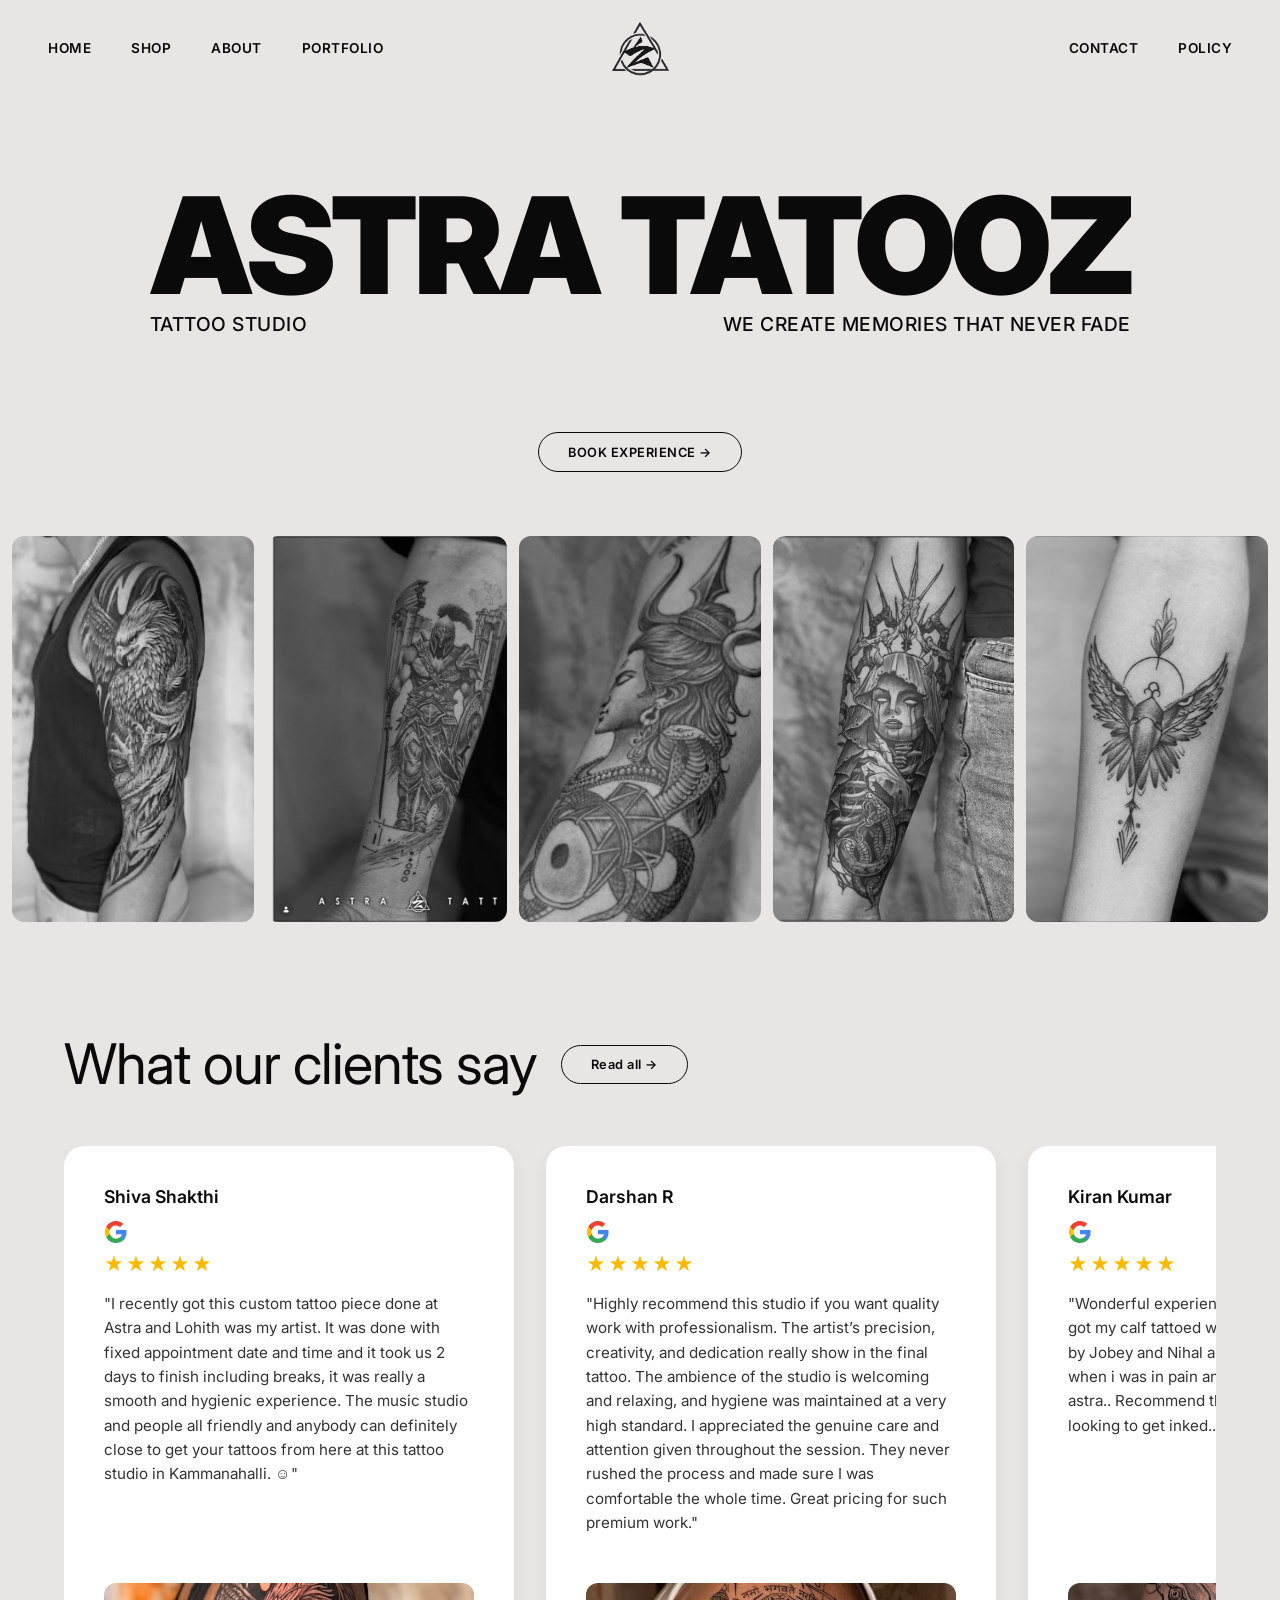
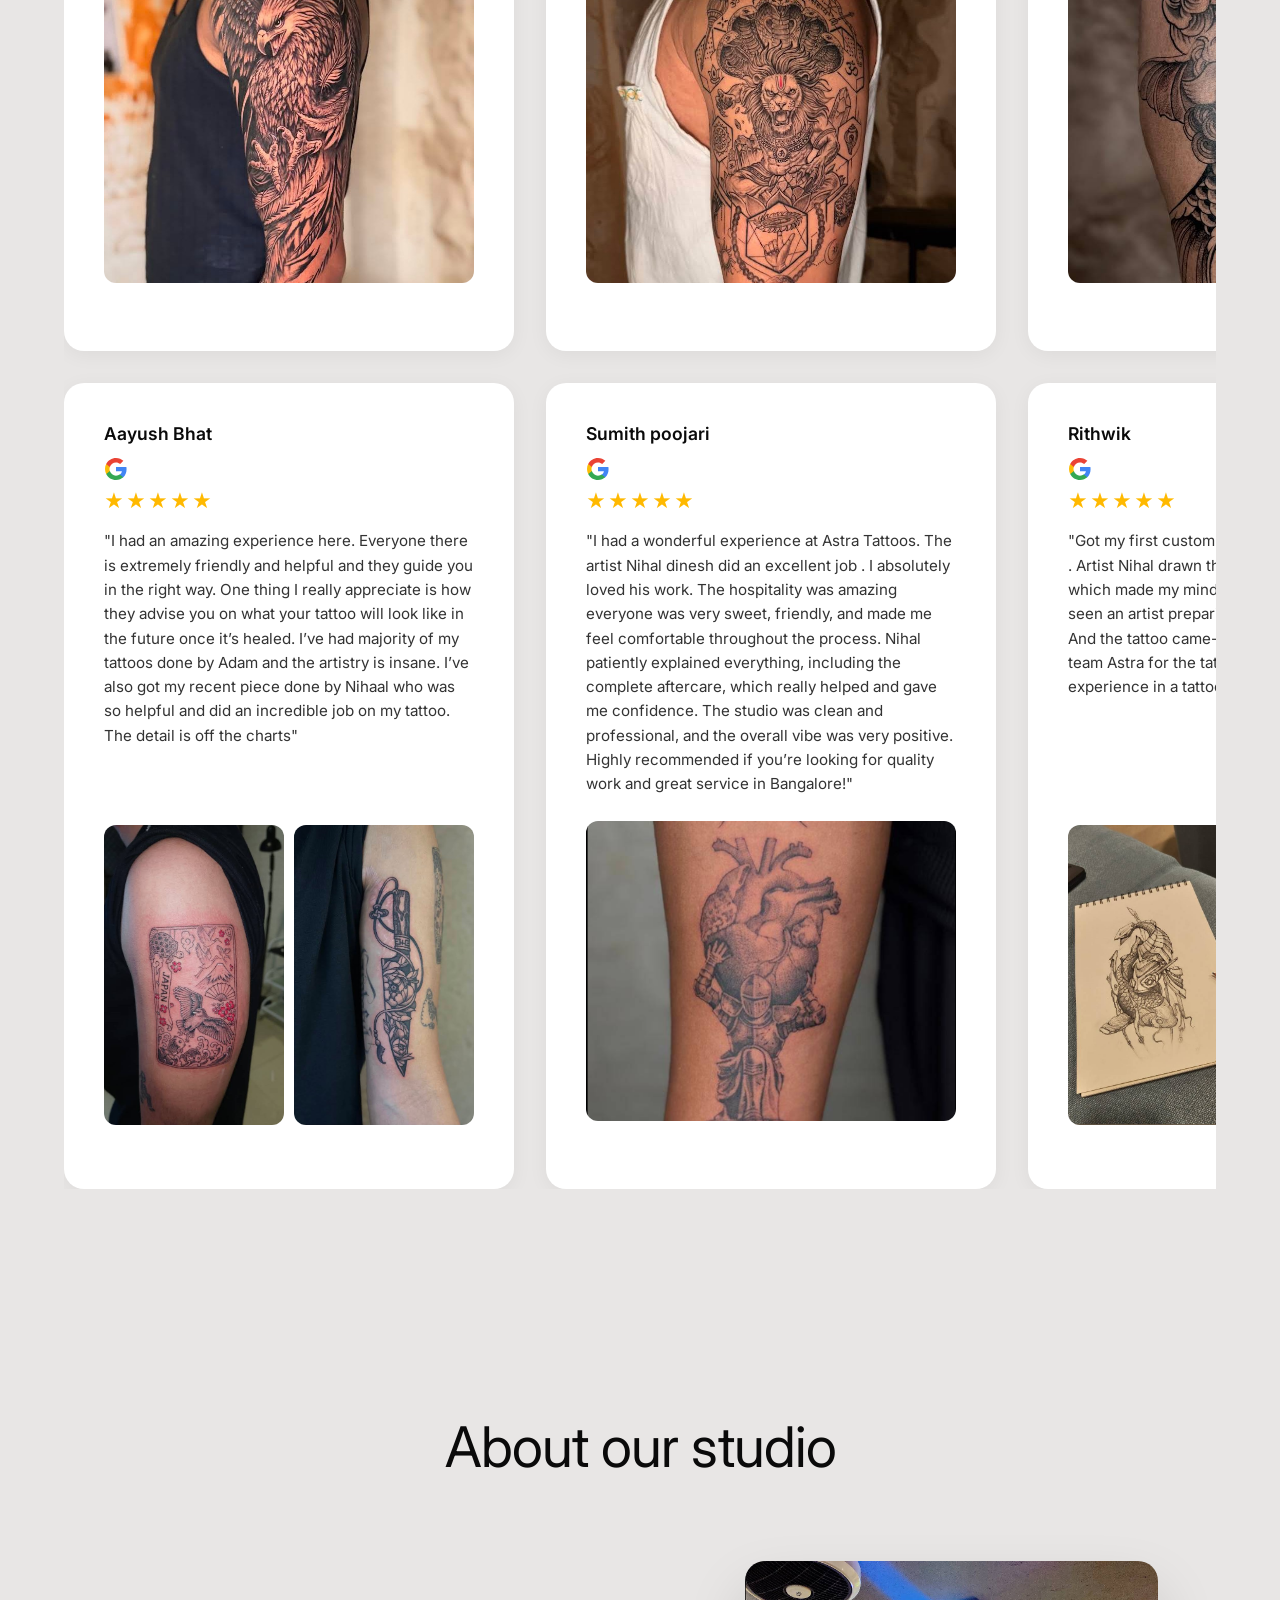
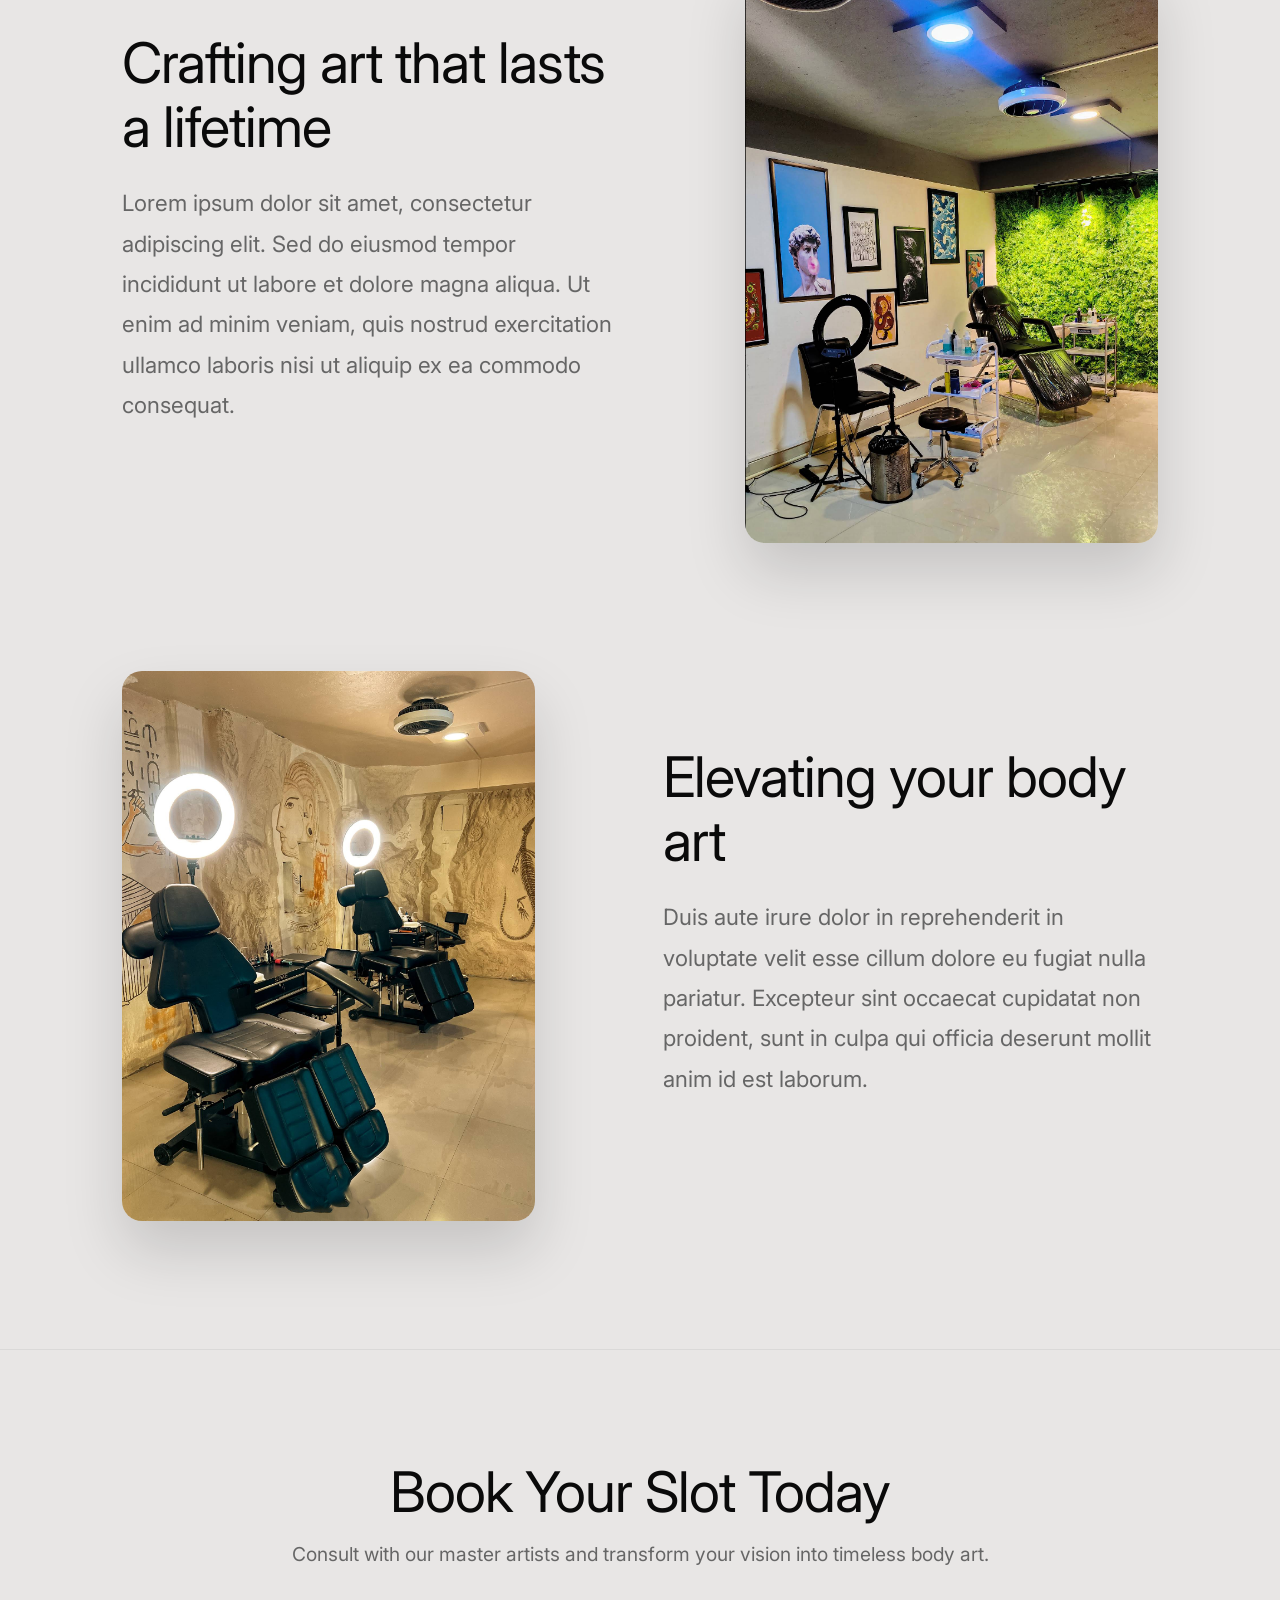
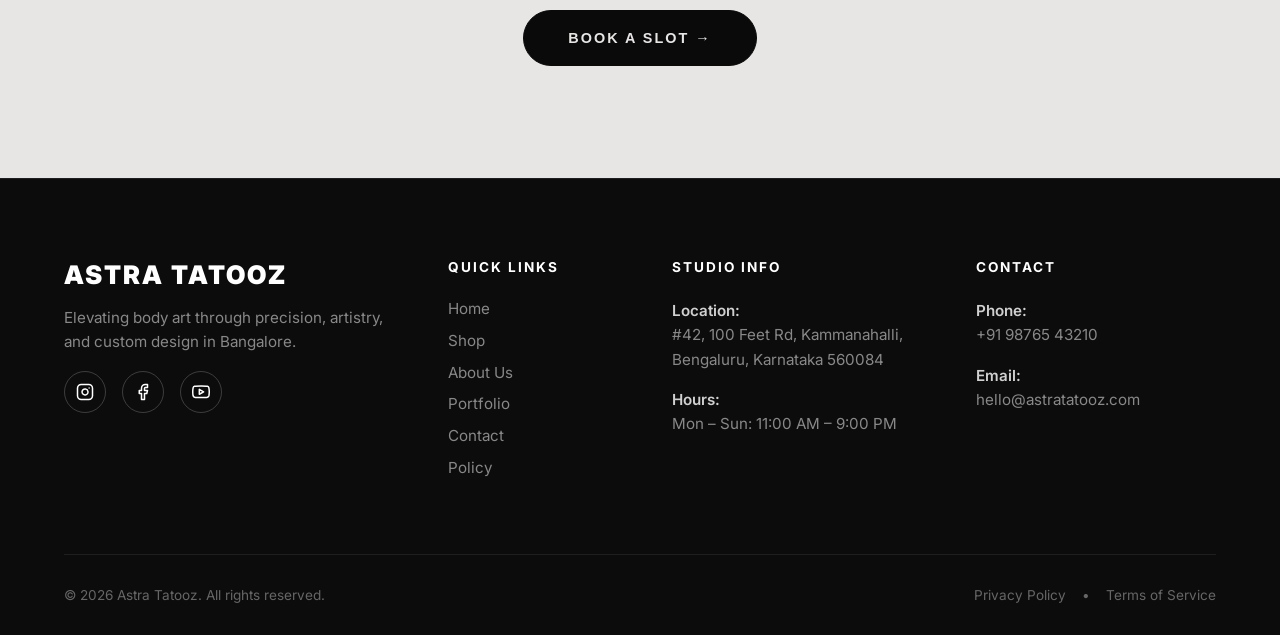
==== commit d0d474b4: "Remove section subtitles for clean title layout" ====
--- a/index.html
+++ b/index.html
@@ -86,7 +86,6 @@
     <!-- Testimonials Section -->
     <section class="testimonials-section">
         <div class="testi-header">
-            <span class="testi-subtitle">TESTIMONIALS</span>
             <div style="display: flex; align-items: center; gap: 1.5rem; flex-wrap: wrap;">
                 <h2 class="testi-title" style="margin-bottom: 0;">What our clients say</h2>
                 <a href="https://maps.app.goo.gl/e1iSMsgkid4FcKLi8?g_st=ic" target="_blank" class="btn-outline">Read all &rarr;</a>
@@ -219,7 +218,6 @@
     <!-- About Us Section -->
     <section id="about" class="premium-about-section">
         <div class="about-header" style="text-align: center; margin-bottom: 5rem;">
-            <span class="section-subtitle">ABOUT US</span>
             <h2 class="about-section-title" style="margin: 0;">About our studio</h2>
         </div>
         <div class="about-container">
@@ -256,7 +254,6 @@
     <!-- Bottom CTA Section -->
     <section class="bottom-cta-section">
         <div class="bottom-cta-container">
-            <span class="section-subtitle">READY TO GET INKED?</span>
             <h2 class="bottom-cta-title">Book Your Slot Today</h2>
             <p class="bottom-cta-desc">Consult with our master artists and transform your vision into timeless body art.</p>
             <button class="btn-primary open-modal-btn">BOOK A SLOT &rarr;</button>
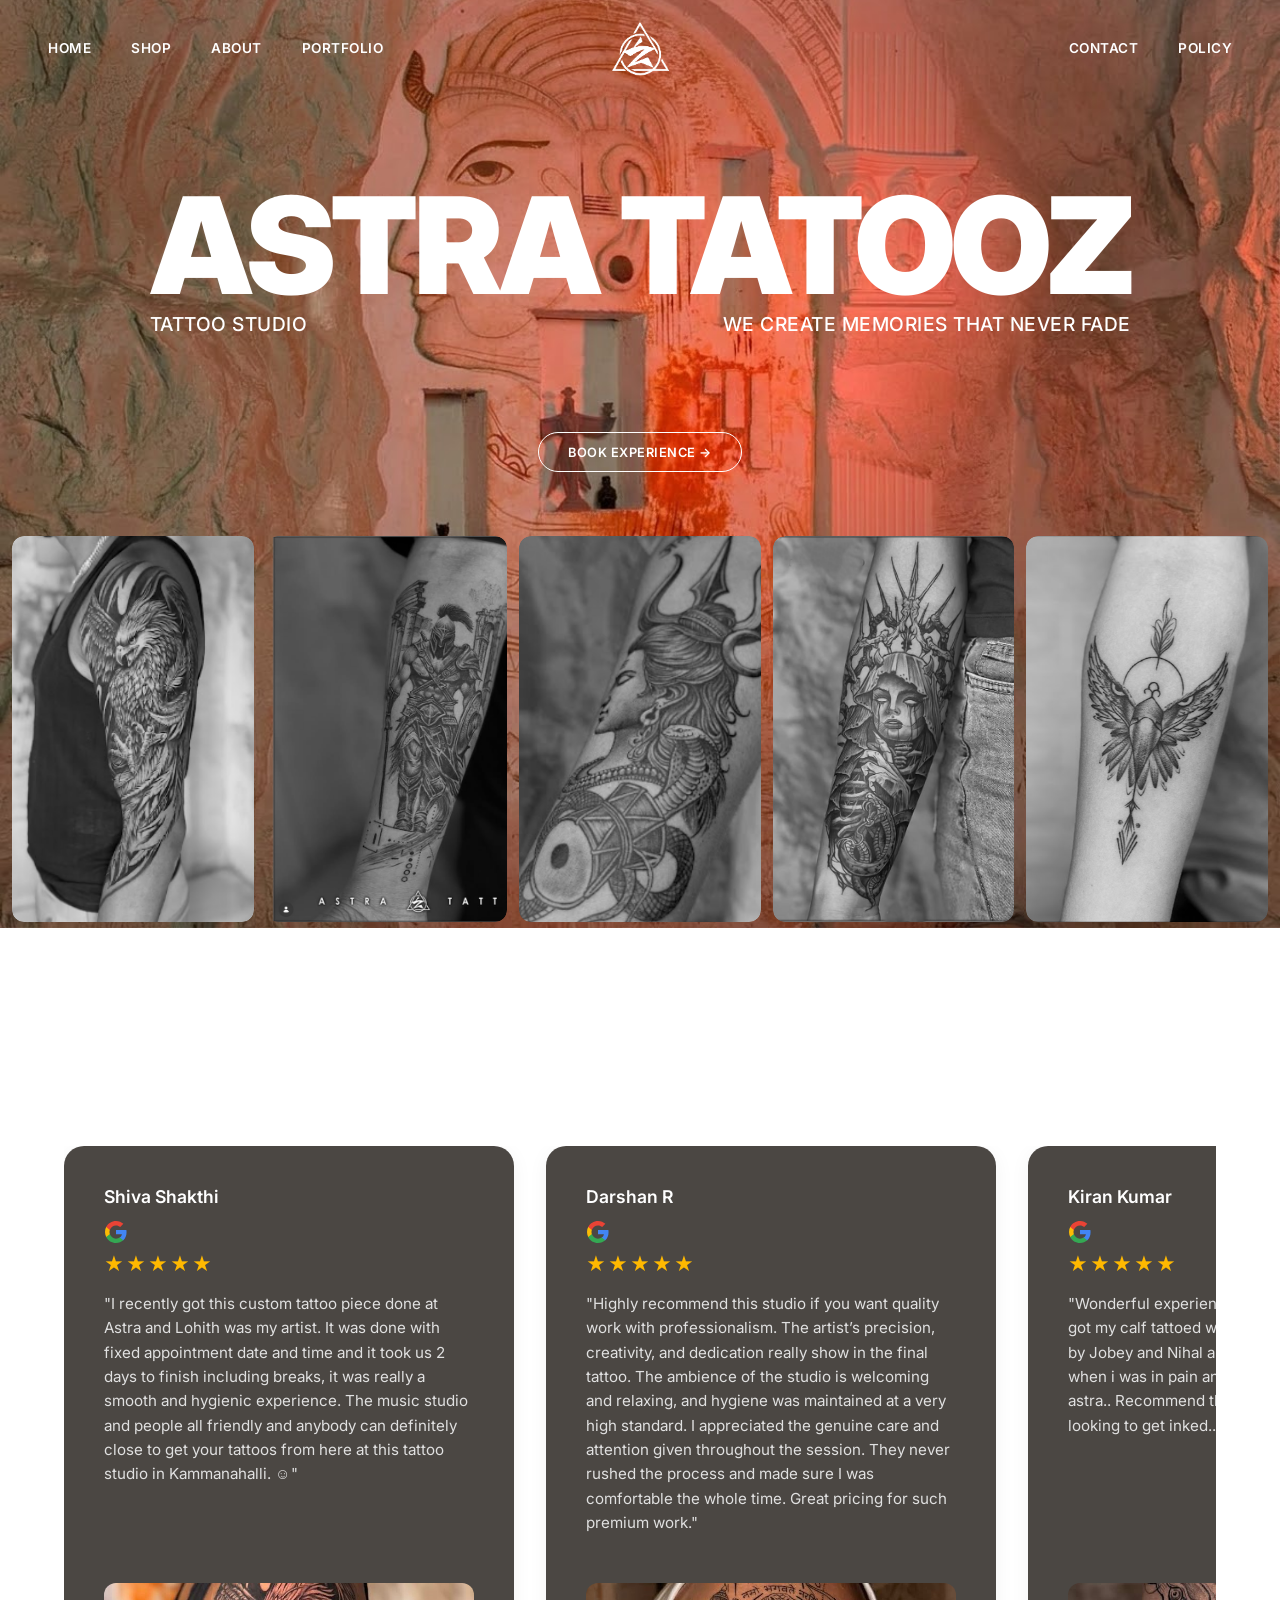
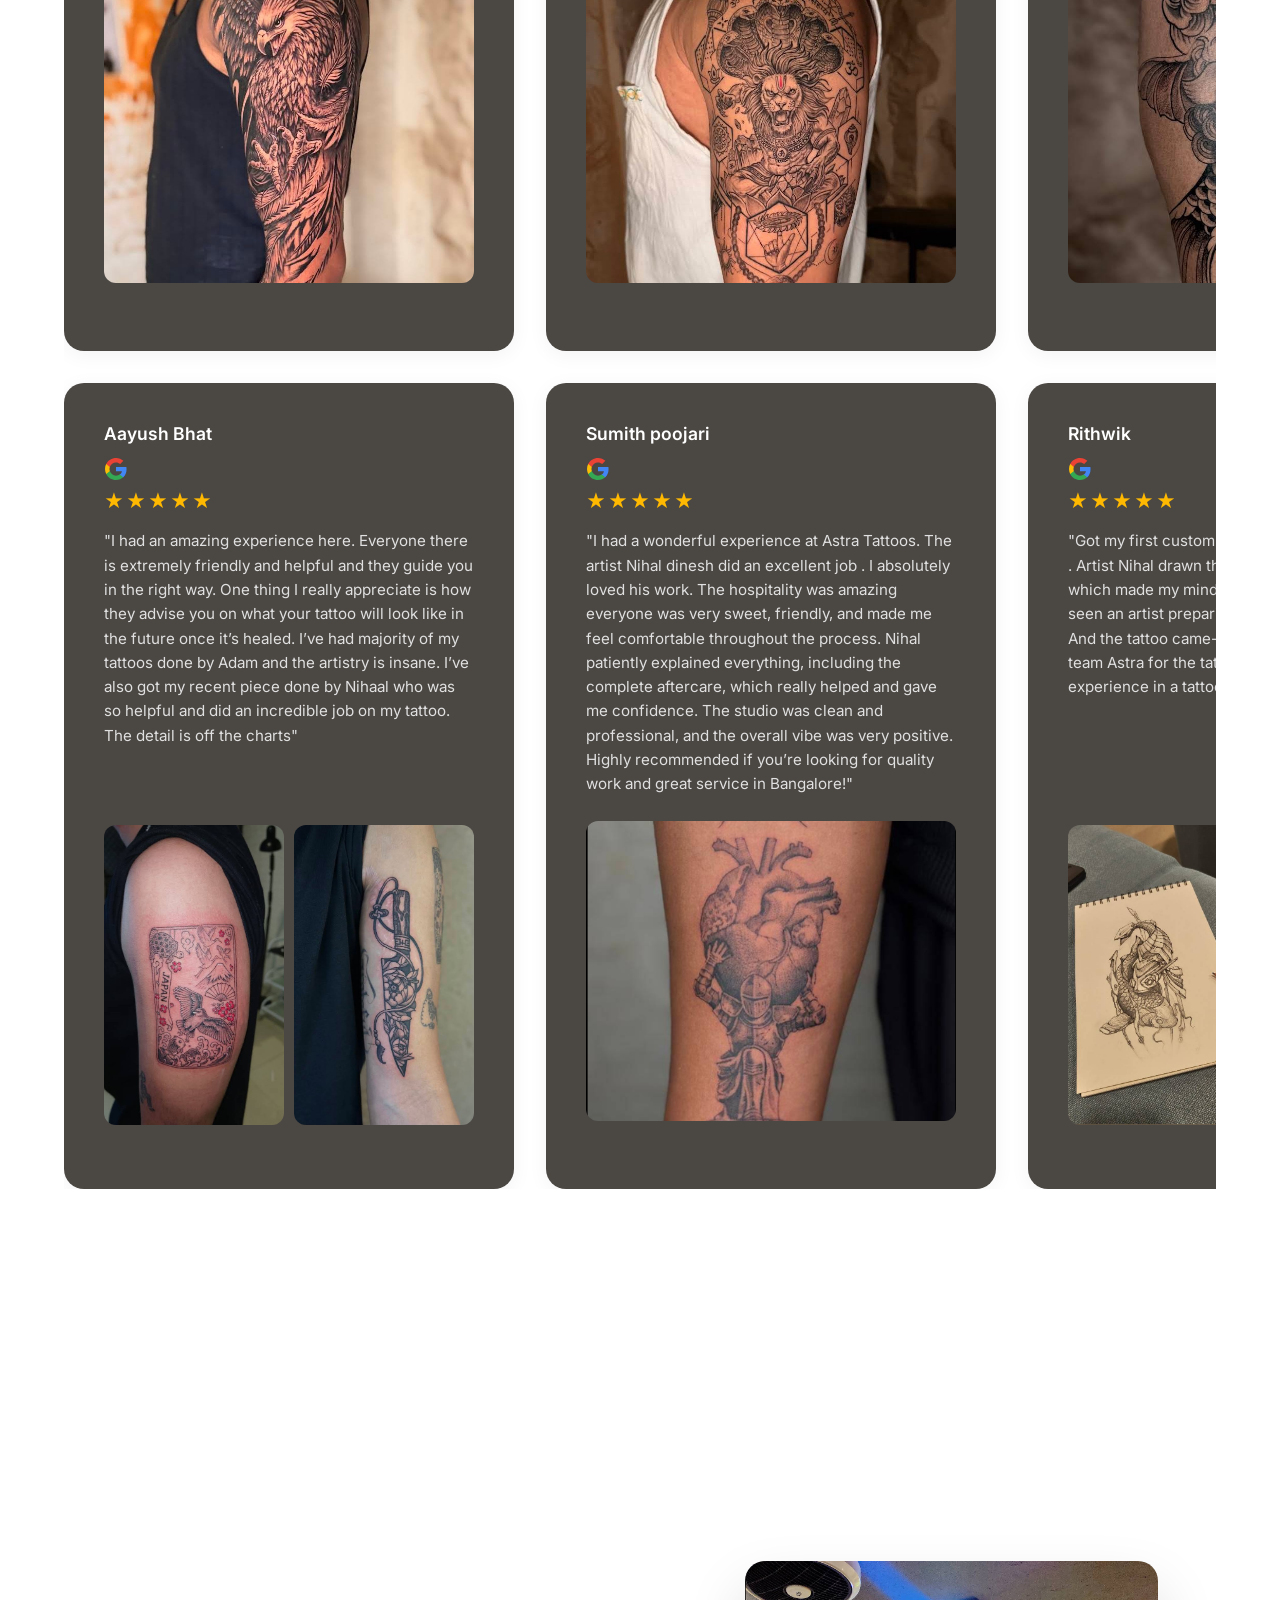
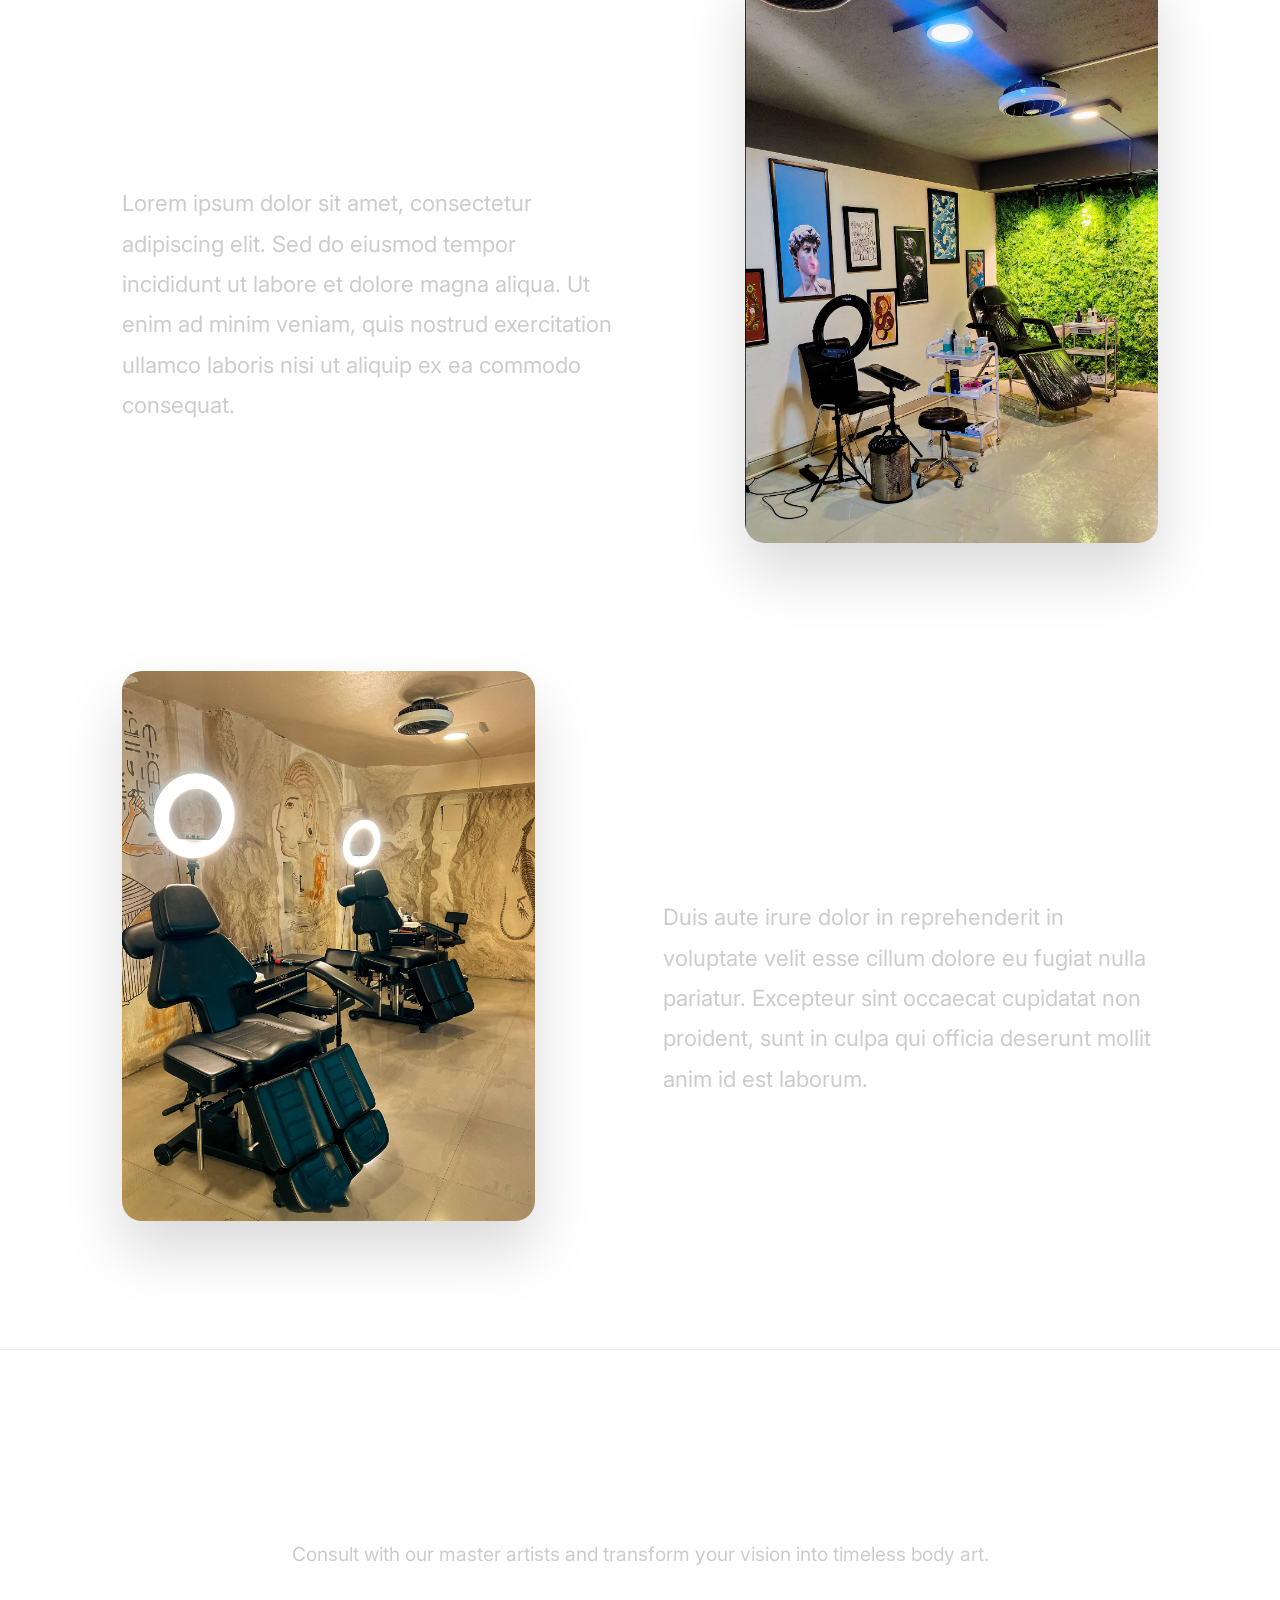
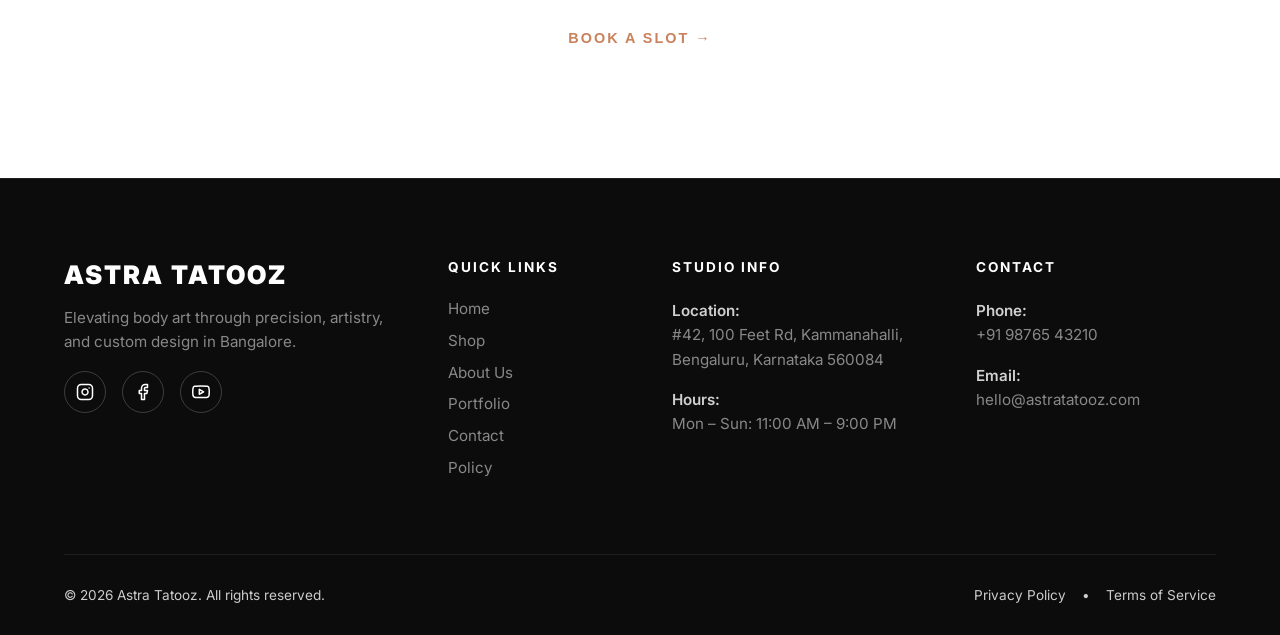
==== commit 7cbb82c6: "Convert mobile gallery to single row animated marquee with rounded corners" ====
--- a/index.html
+++ b/index.html
@@ -65,6 +65,7 @@
     </div>
 
     <!-- Gallery Grid -->
+    <div class="gallery-wrapper">
     <section class="gallery-grid">
         <div class="grid-item">
             <img src="assets/colored4.png" alt="Tattoo" class="hover-color-img" />
@@ -81,7 +82,23 @@
         <div class="grid-item">
             <img src="assets/colored1.png" alt="Tattoo" class="hover-color-img" />
         </div>
+        <div class="grid-item mobile-clone">
+            <img src="assets/colored4.png" alt="Tattoo" class="hover-color-img" />
+        </div>
+        <div class="grid-item mobile-clone">
+            <img src="assets/colored5.png" alt="Tattoo" class="hover-color-img" />
+        </div>
+        <div class="grid-item mobile-clone">
+            <img src="assets/colored2.png" alt="Tattoo" class="hover-color-img" />
+        </div>
+        <div class="grid-item mobile-clone">
+            <img src="assets/colored3.png" alt="Tattoo" class="hover-color-img" />
+        </div>
+        <div class="grid-item mobile-clone">
+            <img src="assets/colored1.png" alt="Tattoo" class="hover-color-img" />
+        </div>
     </section>
+    </div>
 
     <!-- Testimonials Section -->
     <section class="testimonials-section">
@@ -447,3 +464,4 @@
 
 
 
+
--- a/style.css
+++ b/style.css
@@ -1,6 +1,7 @@
 :root {
-    --bg-color: #e8e6e5;
-    --text-color: #0a0a0a;
+    --bg-color: #c9825b;
+    --text-color: #ffffff;
+    --card-bg: rgba(15, 10, 5, 0.75);
 }
 
 * {
@@ -10,7 +11,12 @@
 }
 
 body {
-    background-color: var(--bg-color);
+    background-color: transparent;
+    background-image: url('assets/astra_bg.jpg');
+    background-repeat: no-repeat;
+    background-size: cover;
+    background-position: center center;
+    background-attachment: fixed;
     color: var(--text-color);
     font-family: 'Inter', sans-serif;
     min-height: 100vh;
@@ -55,6 +61,7 @@
 }
 
 .nav-logo-img {
+    filter: invert(1) brightness(2);
     height: 75px;
     width: auto;
     object-fit: contain;
@@ -150,7 +157,7 @@
     font-weight: 600;
     letter-spacing: 1px;
     text-transform: uppercase;
-    color: #555;
+    color: #d0d0d0;
     display: block;
     margin-bottom: 0.5rem;
 }
@@ -187,7 +194,7 @@
 }
 
 .review-card {
-    background: #ffffff;
+    background: var(--card-bg);
     border-radius: 20px;
     padding: 2.5rem;
     display: flex;
@@ -200,7 +207,7 @@
 .review-text {
     font-size: 0.95rem;
     line-height: 1.6;
-    color: #333;
+    color: #e0e0e0;
     flex-grow: 1;
     margin-bottom: 1.5rem;
 }
@@ -291,7 +298,7 @@
     bottom: 0;
     left: var(--pct);
     width: 2px;
-    background: #ffffff;
+    background: var(--card-bg);
     pointer-events: none;
     transform: translateX(-50%);
     box-shadow: 0 0 10px rgba(0,0,0,0.5);
@@ -319,7 +326,7 @@
     color: #4f46e5;
 }
 .compare-labels .label-before {
-    color: #666;
+    color: #cccccc;
 }
 
 /* Responsive constraints */
@@ -379,6 +386,7 @@
         z-index: 1001;
     }
     .nav-logo-img {
+    filter: invert(1) brightness(2);
         height: 35px;
     }
     .hero-subtitles { flex-direction: column; gap: 1rem; text-align: center; }
@@ -498,7 +506,7 @@
 .form-group select:focus, 
 .form-group textarea:focus {
     outline: none;
-    border-color: #666;
+    border-color: #cccccc;
     box-shadow: 0 0 0 2px rgba(255,255,255,0.1);
 }
 
@@ -513,7 +521,7 @@
 .submit-btn {
     width: 100%;
     padding: 1rem;
-    background: #fff;
+    background: var(--card-bg);
     color: #000;
     border: none;
     border-radius: 8px;
@@ -566,7 +574,18 @@
 
 /* Shop Page Styles */
 .shop-body {
-    background-color: var(--bg-color);
+    background-color: transparent;
+    background-image: url('assets/astra_bg.jpg');
+    background-repeat: no-repeat;
+    background-size: cover;
+    background-position: center center;
+    background-attachment: fixed;
+    color: var(--text-color);
+    font-family: 'Inter', sans-serif;
+    min-height: 100vh;
+    display: flex;
+    flex-direction: column;
+    overflow-x: hidden;
 }
 
 .shop-body .top-nav a.active {
@@ -589,7 +608,7 @@
 
 .shop-subtitle {
     font-size: 1.1rem;
-    color: #666;
+    color: #cccccc;
     letter-spacing: 1px;
     text-transform: uppercase;
 }
@@ -608,7 +627,7 @@
 }
 
 .product-card {
-    background: #fff;
+    background: var(--card-bg);
     border-radius: 12px;
     overflow: hidden;
     box-shadow: 0 4px 20px rgba(0,0,0,0.04);
@@ -655,13 +674,13 @@
     font-size: 1.2rem;
     font-weight: 600;
     margin-bottom: 0.5rem;
-    color: #111;
+    color: #ffffff;
 }
 
 .product-price {
     font-size: 1.1rem;
     font-weight: 500;
-    color: #666;
+    color: #cccccc;
     margin-bottom: 1.5rem;
 }
 
@@ -700,7 +719,7 @@
 
 .portfolio-subtitle {
     font-size: 1.1rem;
-    color: #666;
+    color: #cccccc;
     letter-spacing: 1px;
     text-transform: uppercase;
 }
@@ -849,7 +868,7 @@
 }
 
 .toggle-widget span.active {
-    background: #fff;
+    background: var(--card-bg);
     color: #000;
     box-shadow: 0 2px 10px rgba(0,0,0,0.1);
 }
@@ -932,7 +951,9 @@
         radial-gradient(circle at 30% 20%, rgba(255,255,255,0.02) 2px, transparent 2px),
         radial-gradient(circle at 75% 75%, rgba(255,255,255,0.02) 2px, transparent 2px);
     background-size: 300px 300px;
-    background-repeat: repeat;
+    background-repeat: no-repeat;
+    background-size: cover;
+    background-position: center center;
     overflow-x: hidden;
 }
 
@@ -1056,14 +1077,14 @@
 /* Premium About Section */
 .premium-about-section {
     padding: 8rem 5%;
-    background-color: var(--bg-color);
+    background-color: transparent;
 }
 .section-subtitle {
     font-size: 0.8rem;
     font-weight: 600;
     letter-spacing: 1.5px;
     text-transform: uppercase;
-    color: #555;
+    color: #d0d0d0;
     display: block;
     margin-bottom: 0.5rem;
 }
@@ -1112,7 +1133,7 @@
 .about-text p {
     font-size: 1.4rem;
     line-height: 1.8;
-    color: #666;
+    color: #cccccc;
     margin: 0;
 }
 .about-image {
@@ -1237,7 +1258,7 @@
 /* Bottom CTA Section */
 .bottom-cta-section {
     padding: 7rem 2rem;
-    background-color: var(--bg-color);
+    background-color: transparent;
     text-align: center;
     border-top: 1px solid rgba(0,0,0,0.06);
 }
@@ -1266,7 +1287,7 @@
 
 .bottom-cta-desc {
     font-size: 1.2rem;
-    color: #666;
+    color: #cccccc;
     margin-bottom: 1.5rem;
 }
 
@@ -1404,7 +1425,7 @@
     flex-wrap: wrap;
     gap: 1rem;
     font-size: 0.85rem;
-    color: #666;
+    color: #cccccc;
 }
 
 .footer-legal {
@@ -1414,7 +1435,7 @@
 }
 
 .footer-legal a {
-    color: #666;
+    color: #cccccc;
     text-decoration: none;
     transition: color 0.2s;
 }
@@ -1443,3 +1464,121 @@
         text-align: center;
     }
 }
+
+/* --- COMPREHENSIVE MOBILE OVERRIDES (ADDED) --- */
+@media (max-width: 768px) {
+    /* Global Resets */
+    body {
+    background-color: transparent;
+    background-image: url('assets/astra_bg.jpg');
+    background-repeat: no-repeat;
+    background-size: cover;
+    background-position: center center;
+    background-attachment: fixed;
+    color: var(--text-color);
+    font-family: 'Inter', sans-serif;
+    min-height: 100vh;
+    display: flex;
+    flex-direction: column;
+    overflow-x: hidden;
+}
+
+    /* Top Nav */
+    .menu-toggle { display: block; right: 1.5rem; top: 1.5rem; font-size: 2rem; }
+    .top-nav { padding: 1.5rem; }
+    .top-nav .nav-left, .top-nav .nav-right { display: none; flex-direction: column; width: 100%; text-align: center; gap: 1.5rem; margin-top: 2rem; }
+    .nav-center { left: 1.5rem; top: 1.2rem; transform: none; position: absolute; }
+    .nav-logo-img {
+    filter: invert(1) brightness(2); height: 30px; }
+    
+    .top-nav.mobile-active {
+        position: fixed; top: 0; left: 0; width: 100%; height: 100vh;
+        background: var(--bg-color); z-index: 1000; justify-content: flex-start; padding-top: 6rem;
+    }
+    .top-nav.mobile-active .nav-left, .top-nav.mobile-active .nav-right { display: flex; }
+    
+    /* Hero Section */
+    .hero-section { padding: 0 1.5rem; margin-top: 3rem; }
+    .huge-title { font-size: 15vw; letter-spacing: -2px; margin-bottom: 1.5rem; white-space: normal; line-height: 1; word-break: break-word; }
+    .hero-subtitles { flex-direction: column; gap: 0.8rem; text-align: center; }
+    .subtitle-left, .subtitle-right { font-size: 0.95rem; }
+    
+    /* CTA */
+    .cta-container { margin-top: 3rem; margin-bottom: 3rem; }
+    .btn-outline, .btn-primary { padding: 1rem 2rem; font-size: 0.9rem; }
+
+    /* Gallery */
+    .gallery-wrapper { padding: 1rem 0; }
+    .gallery-grid { display: flex; width: max-content; gap: 15px; padding: 0; animation: scrollGallery 15s linear infinite; }
+    .grid-item { width: 30vw; flex-shrink: 0; border-radius: 15px; }
+    .grid-item img, .hover-color-img { border-radius: inherit; }
+    .mobile-clone { display: block; }
+    @keyframes scrollGallery {
+        0% { transform: translateX(0); }
+        100% { transform: translateX(calc(-50% - 7.5px)); }
+    }
+
+    /* Testimonials */
+    .testimonials-section { padding: 3rem 1.5rem; }
+    .testi-title { font-size: 2rem; text-align: center; margin-bottom: 1rem; }
+    .testi-header > div { flex-direction: column; text-align: center; justify-content: center; }
+    .review-card { width: 85vw; padding: 1.5rem; border-radius: 15px; }
+    .review-author { font-size: 1rem; }
+    .review-text { font-size: 0.9rem; margin-bottom: 1rem; }
+    .review-images img { height: 200px; border-radius: 8px; }
+
+    /* About Section */
+    .premium-about-section { padding: 4rem 1.5rem; }
+    .about-container { gap: 4rem; width: 100%; max-width: 100%; }
+    .about-row, .about-row.reverse-row { flex-direction: column; gap: 2rem; }
+    .about-section-title { font-size: 2.2rem; margin-bottom: 2rem; }
+    .about-text { margin-top: 0; }
+    .about-text h2 { font-size: 1.8rem; line-height: 1.2; }
+    .about-text p { font-size: 1rem; line-height: 1.6; }
+    .about-image { border-radius: 12px; max-width: 100%; }
+    
+    /* Bottom CTA */
+    .bottom-cta-section { padding: 4rem 1.5rem; }
+    .bottom-cta-title { font-size: 2.2rem; }
+    .bottom-cta-desc { font-size: 1rem; }
+
+    /* Footer */
+    .main-footer { padding: 3rem 1.5rem 2rem; }
+    .footer-container { grid-template-columns: 1fr; gap: 2rem; margin-bottom: 2rem; }
+    .footer-brand .footer-logo { font-size: 1.4rem; }
+    .footer-col h4 { margin-bottom: 1rem; }
+    
+    /* Shop */
+    .shop-hero { padding: 4rem 1.5rem 2rem; }
+    .shop-title { font-size: 2.2rem; }
+    .shop-container { padding: 1rem 1.5rem; margin-bottom: 4rem; }
+    .product-grid { grid-template-columns: 1fr; gap: 2rem; }
+    
+    /* Portfolio */
+    .portfolio-hero { padding: 4rem 1.5rem 2rem; }
+    .portfolio-title { font-size: 2.2rem; }
+    .portfolio-container { padding: 1rem 1.5rem; margin-bottom: 4rem; }
+    .masonry-grid { column-count: 1; column-gap: 0; }
+    .masonry-item { margin-bottom: 1rem; }
+    
+    /* Booking Modal */
+    .booking-modal { padding: 2rem 1.5rem; width: 95%; max-height: 90vh; overflow-y: auto; }
+    .form-row { flex-direction: column; gap: 0; }
+    
+    /* Orbital */
+    .orbital-container { height: auto; overflow: visible; margin-top: 1rem; padding: 0 1rem 3rem 1rem; display: block; }
+    .orbital-center h1 { font-size: 2.5rem; }
+    .orbit-item { position: relative !important; top: auto !important; left: auto !important; right: auto !important; bottom: auto !important; width: 100% !important; height: 300px !important; margin-bottom: 1rem; }
+    .orbit-line { display: none; }
+}
+
+
+
+
+
+
+
+.gallery-wrapper { width: 100%; overflow: hidden; }
+.mobile-clone { display: none; }
+.grid-item img, .hover-color-img { border-radius: 12px; }
+
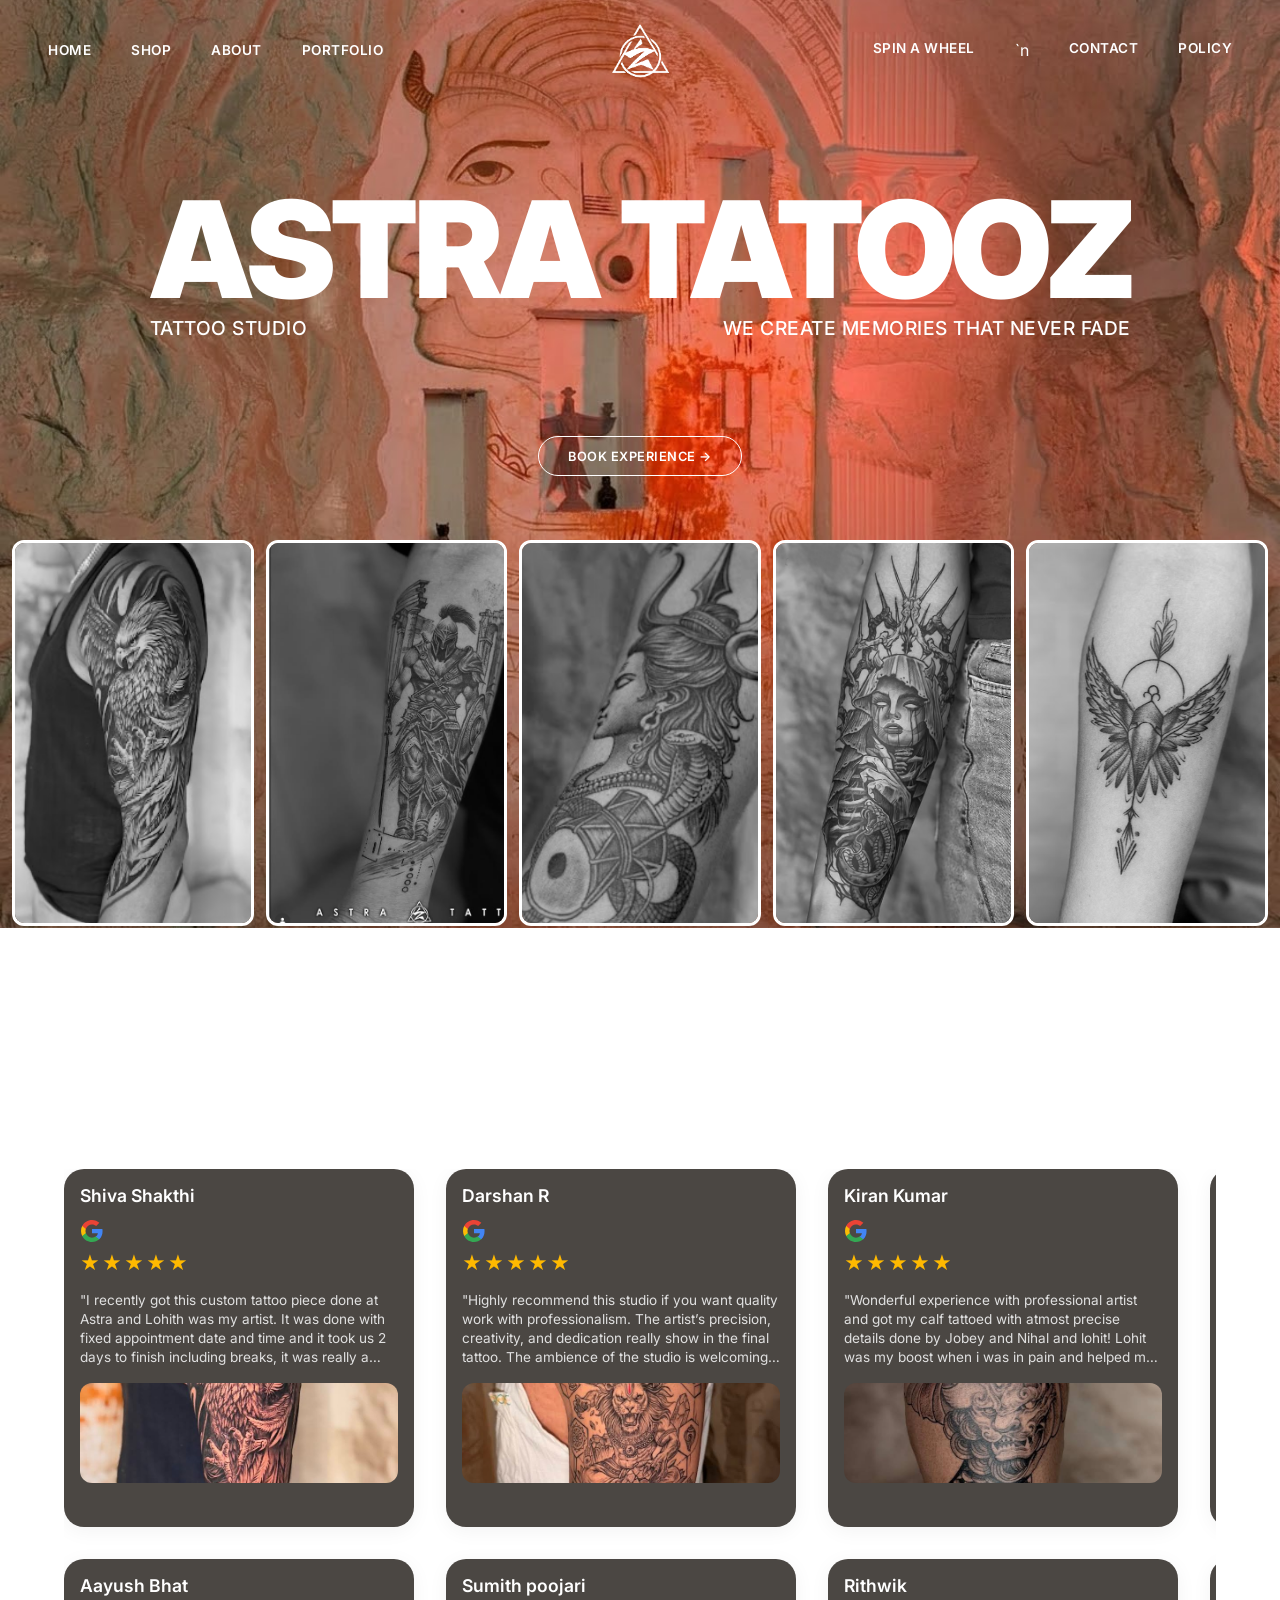
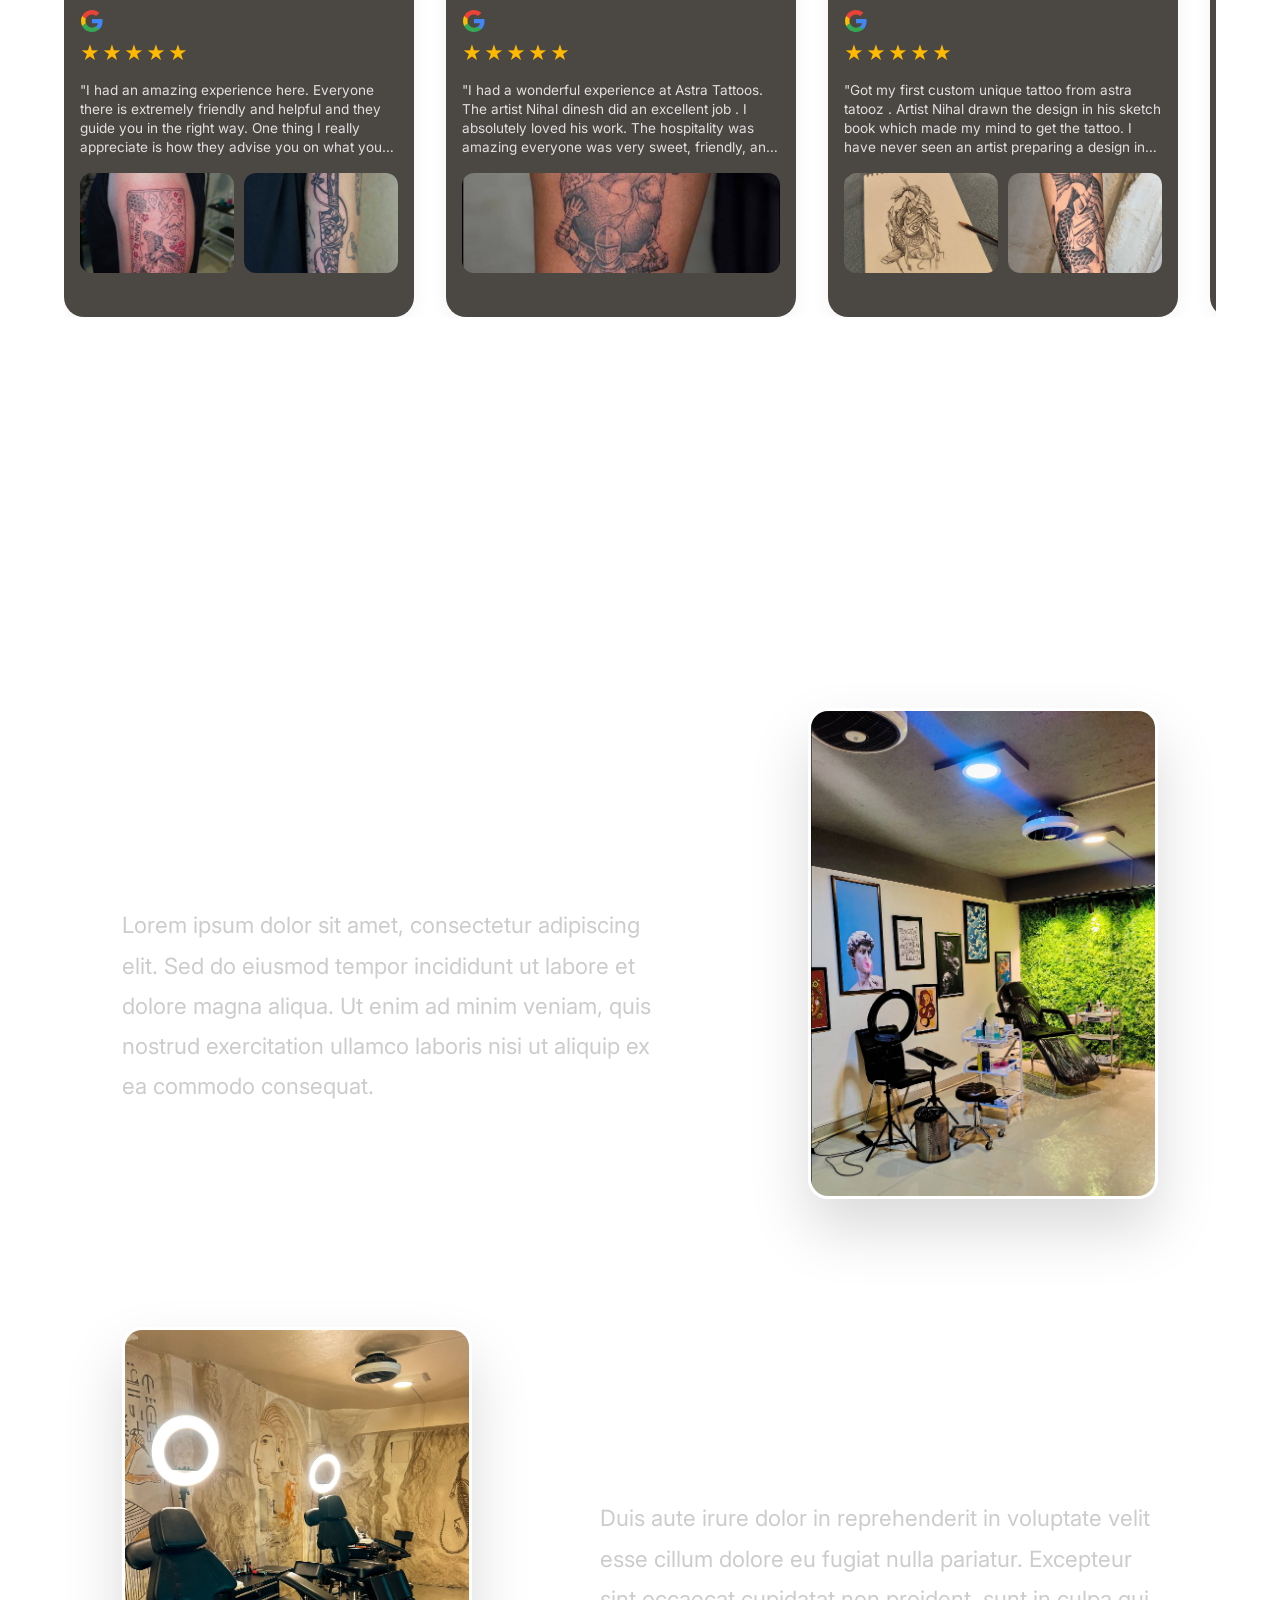
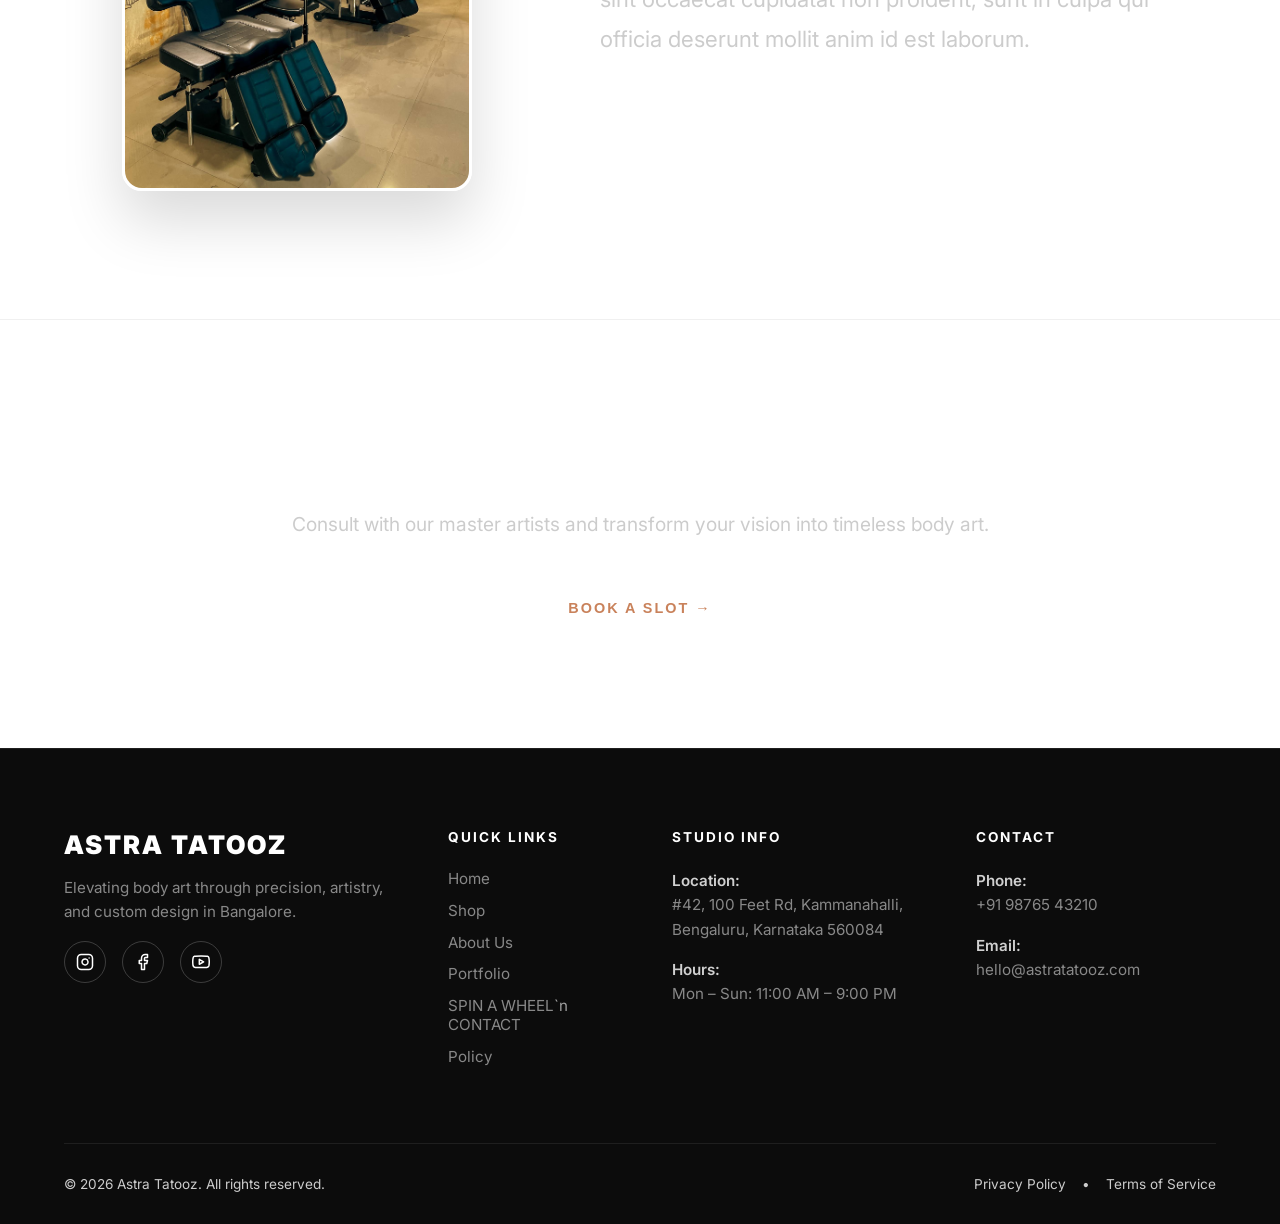
==== commit 571e7a93: "Add Spin a Wheel feature and page" ====
--- a/index.html
+++ b/index.html
@@ -43,7 +43,7 @@
         
         <div class="menu-toggle">&#9776;</div>
         <div class="nav-right">
-            <a href="contact.html">CONTACT</a>
+            <a href="spin.html">SPIN A WHEEL</a>`n            <a href="contact.html">CONTACT</a>
             <a href="policy.html">POLICY</a>
         </div>
     </nav>
@@ -303,7 +303,7 @@
                     <li><a href="shop.html">Shop</a></li>
                     <li><a href="index.html#about">About Us</a></li>
                     <li><a href="portfolio.html">Portfolio</a></li>
-                    <li><a href="contact.html">Contact</a></li>
+                    <li><a href="spin.html">SPIN A WHEEL</a>`n            <a href="contact.html">CONTACT</a></li>
                     <li><a href="policy.html">Policy</a></li>
                 </ul>
             </div>
@@ -465,3 +465,4 @@
 
 
 
+
--- a/style.css
+++ b/style.css
@@ -196,21 +196,15 @@
 .review-card {
     background: var(--card-bg);
     border-radius: 20px;
-    padding: 2.5rem;
+    padding: 1rem;
     display: flex;
     flex-direction: column;
     box-shadow: 0 4px 20px rgba(0,0,0,0.05);
-    width: 450px;
+    width: 350px;
     flex-shrink: 0;
 }
 
-.review-text {
-    font-size: 0.95rem;
-    line-height: 1.6;
-    color: #e0e0e0;
-    flex-grow: 1;
-    margin-bottom: 1.5rem;
-}
+.review-text { font-size: 0.85rem; line-height: 1.4; color: #e0e0e0; margin-bottom: 1rem; display: -webkit-box; -webkit-line-clamp: 4; -webkit-box-orient: vertical; overflow: hidden; }
 
 .review-images {
     width: 100%;
@@ -219,7 +213,7 @@
 
 .review-images img {
     width: 100%;
-    height: 300px;
+    height: 100px;
     object-fit: cover;
     border-radius: 12px;
 }
@@ -1138,7 +1132,7 @@
 }
 .about-image {
     flex: 1;
-    max-width: 450px;
+    max-width: 350px;
     position: relative;
     border-radius: 20px;
     overflow: hidden;
@@ -1485,7 +1479,7 @@
 
     /* Top Nav */
     .menu-toggle { display: block; right: 1.5rem; top: 1.5rem; font-size: 2rem; }
-    .top-nav { padding: 1.5rem; }
+    .top-nav { padding: 1rem; }
     .top-nav .nav-left, .top-nav .nav-right { display: none; flex-direction: column; width: 100%; text-align: center; gap: 1.5rem; margin-top: 2rem; }
     .nav-center { left: 1.5rem; top: 1.2rem; transform: none; position: absolute; }
     .nav-logo-img {
@@ -1510,7 +1504,7 @@
     /* Gallery */
     .gallery-wrapper { padding: 1rem 0; }
     .gallery-grid { display: flex; width: max-content; gap: 15px; padding: 0; animation: scrollGallery 15s linear infinite; }
-    .grid-item { width: 30vw; flex-shrink: 0; border-radius: 15px; }
+    .grid-item { width: 36vw; flex-shrink: 0; border-radius: 15px; }
     .grid-item img, .hover-color-img { border-radius: inherit; }
     .mobile-clone { display: block; }
     @keyframes scrollGallery {
@@ -1522,10 +1516,10 @@
     .testimonials-section { padding: 3rem 1.5rem; }
     .testi-title { font-size: 2rem; text-align: center; margin-bottom: 1rem; }
     .testi-header > div { flex-direction: column; text-align: center; justify-content: center; }
-    .review-card { width: 85vw; padding: 1.5rem; border-radius: 15px; }
+    .review-card { width: 37.5vw; padding: 1rem; border-radius: 15px; }
     .review-author { font-size: 1rem; }
-    .review-text { font-size: 0.9rem; margin-bottom: 1rem; }
-    .review-images img { height: 200px; border-radius: 8px; }
+    .review-text { font-size: 0.8rem; margin-bottom: 0.8rem; }
+    .review-images img { height: 80px; border-radius: 6px; }
 
     /* About Section */
     .premium-about-section { padding: 4rem 1.5rem; }
@@ -1582,3 +1576,37 @@
 .mobile-clone { display: none; }
 .grid-item img, .hover-color-img { border-radius: 12px; }
 
+
+
+
+
+
+/* White Inset Borders */
+.grid-item, .about-image {
+    border: 3px solid #ffffff;
+}
+
+/* Bigger and Bolder Section Titles */
+.testi-title, .portfolio-title, .about-section-title, .shop-title {
+    font-size: 4.5rem !important;
+    font-weight: 800 !important;
+    letter-spacing: -1px;
+}
+
+@media (max-width: 768px) {
+    .testi-title, .portfolio-title, .about-section-title, .shop-title {
+        font-size: 3.2rem !important;
+    }
+}
+
+/* Hide Image Edge Artifacts (Gap fix) */
+.grid-item img, .hover-color-img {
+    transform: scale(1.03);
+    width: 102%;
+    height: 102%;
+    margin-left: -1%;
+    margin-top: -1%;
+}
+.grid-item:hover .hover-color-img {
+    transform: scale(1.08);
+}
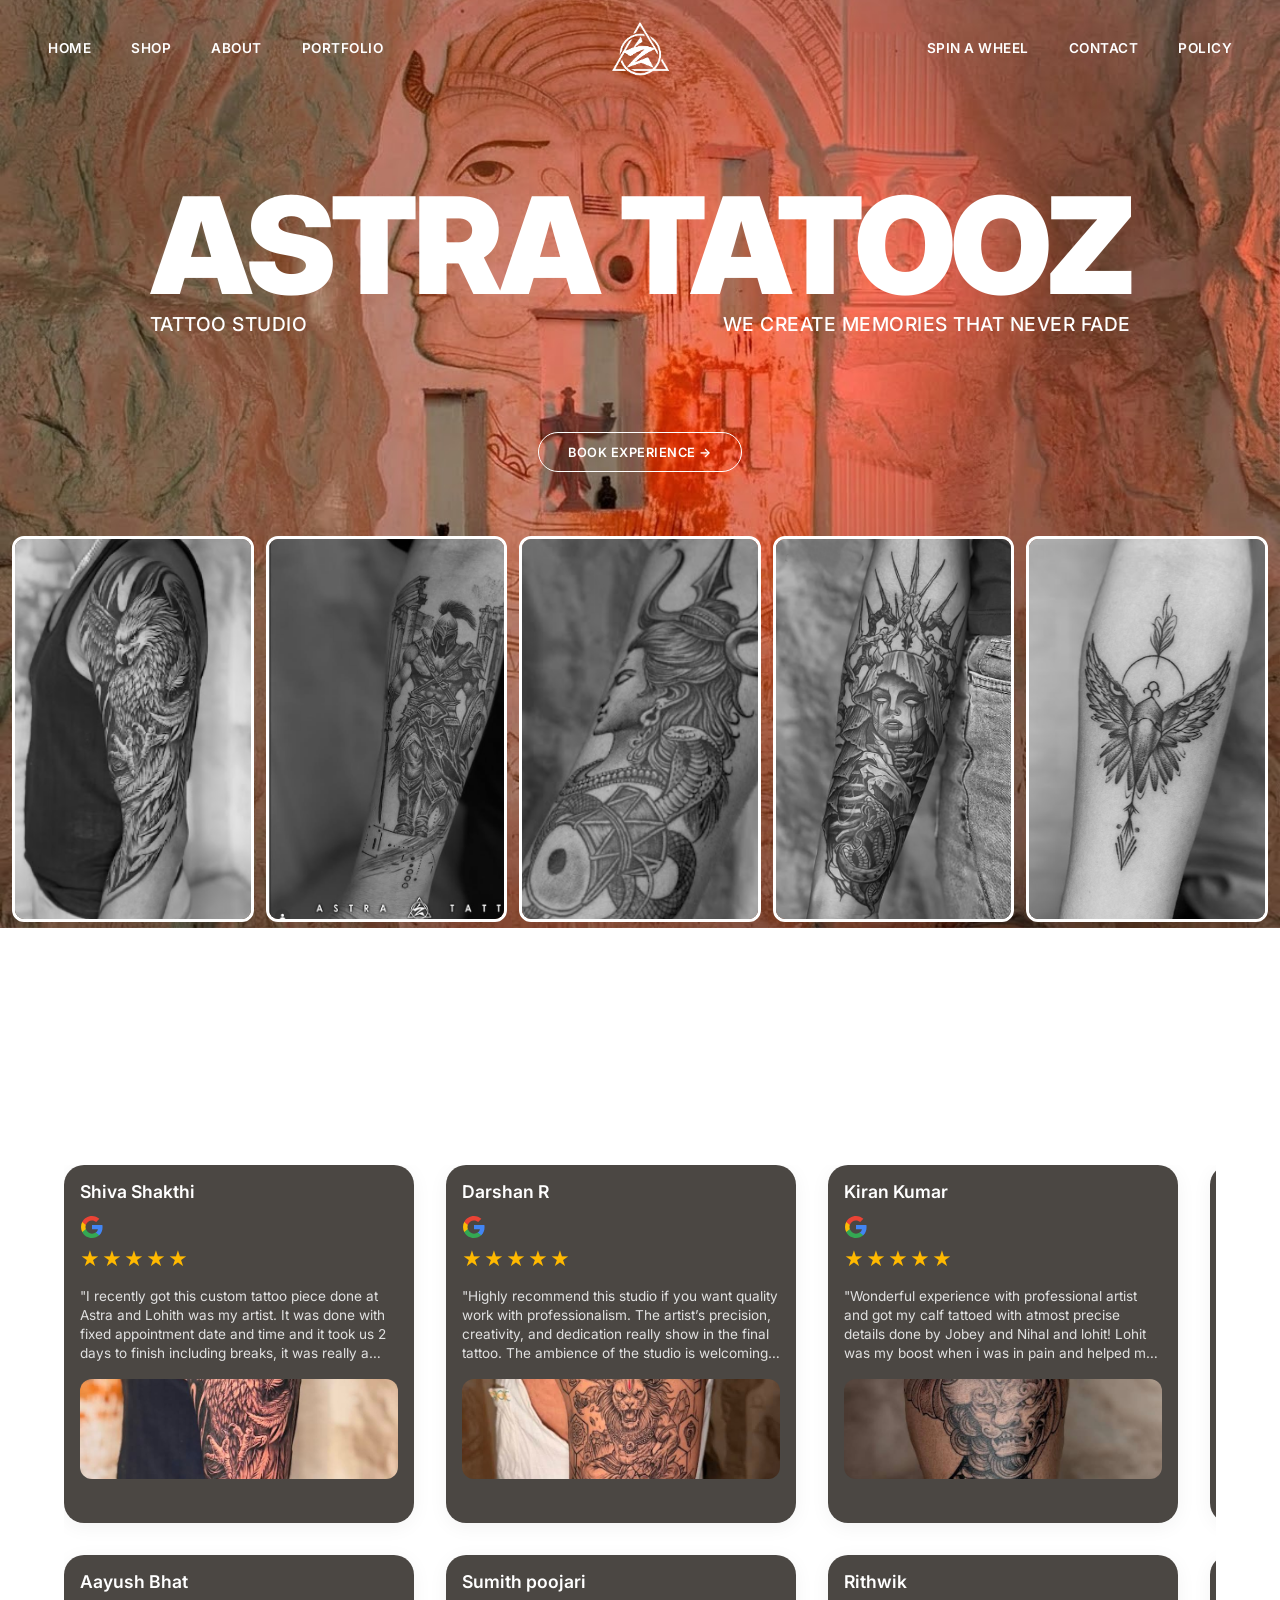
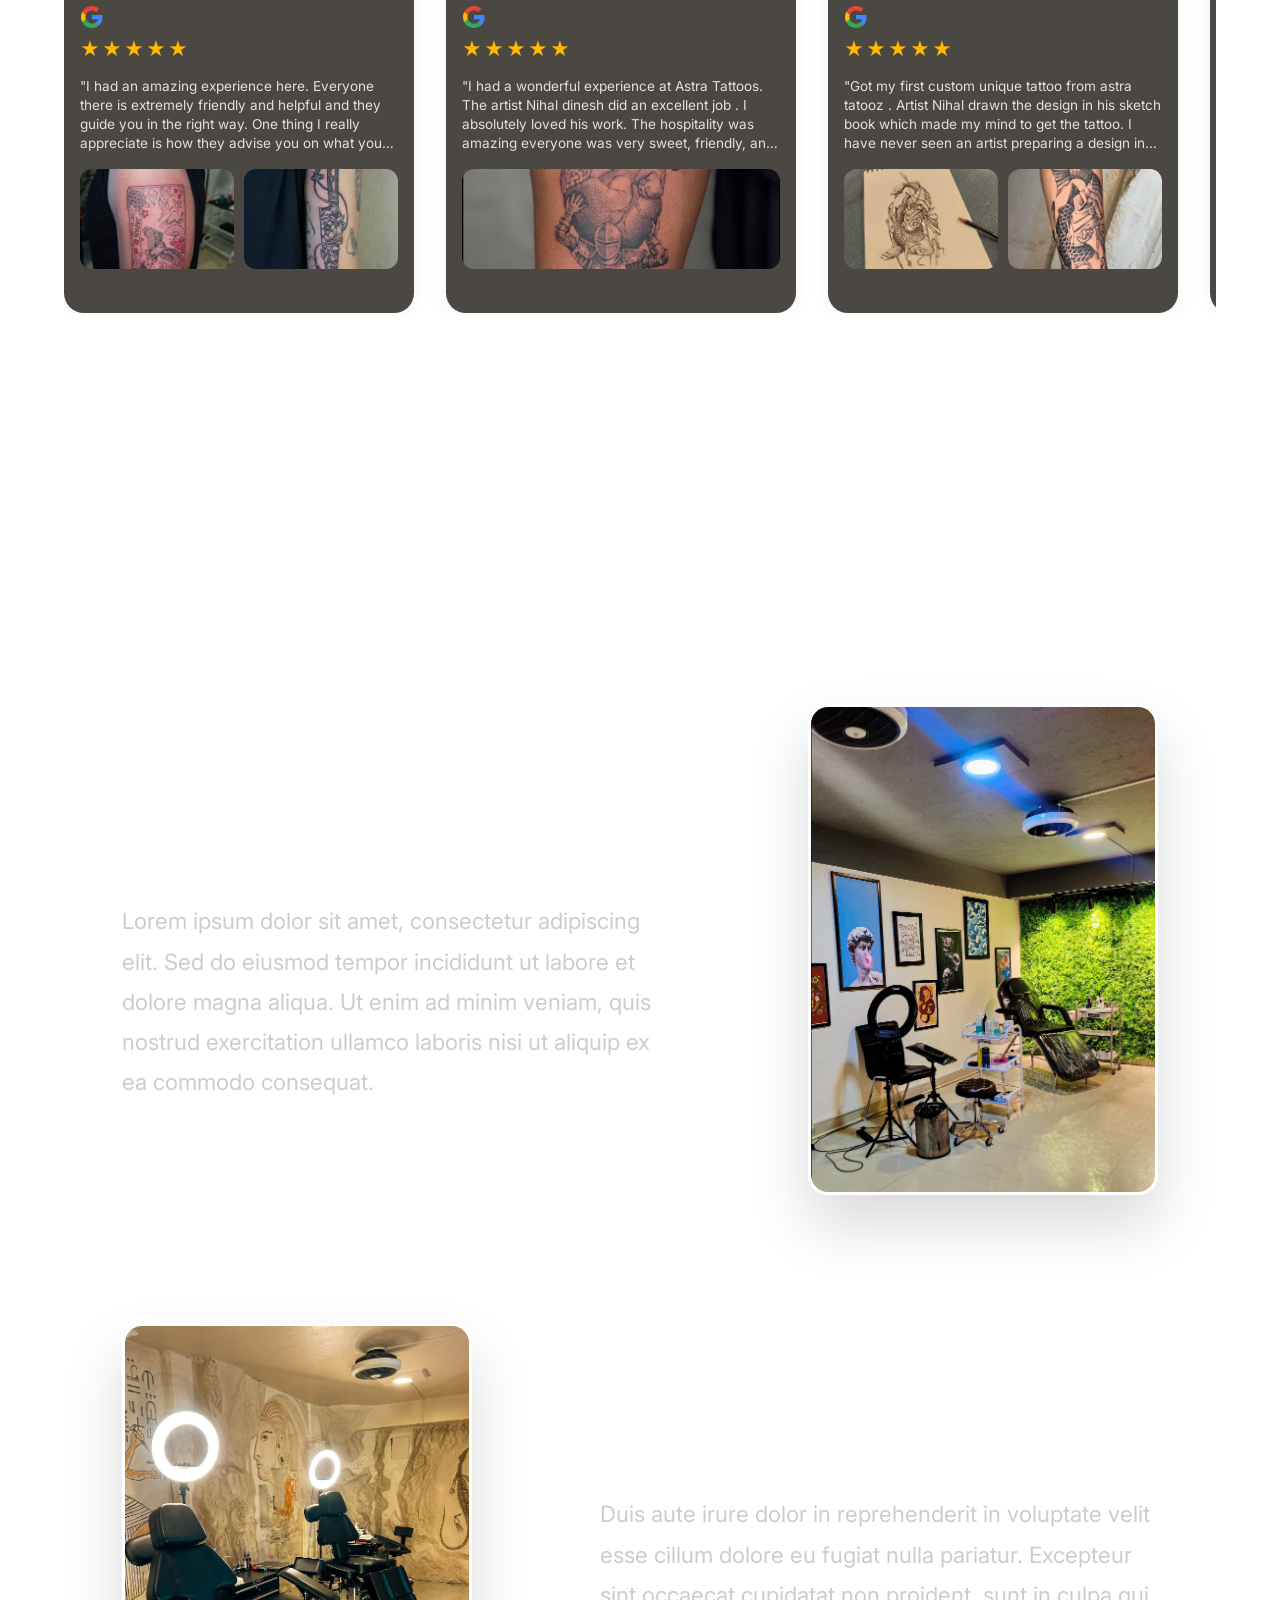
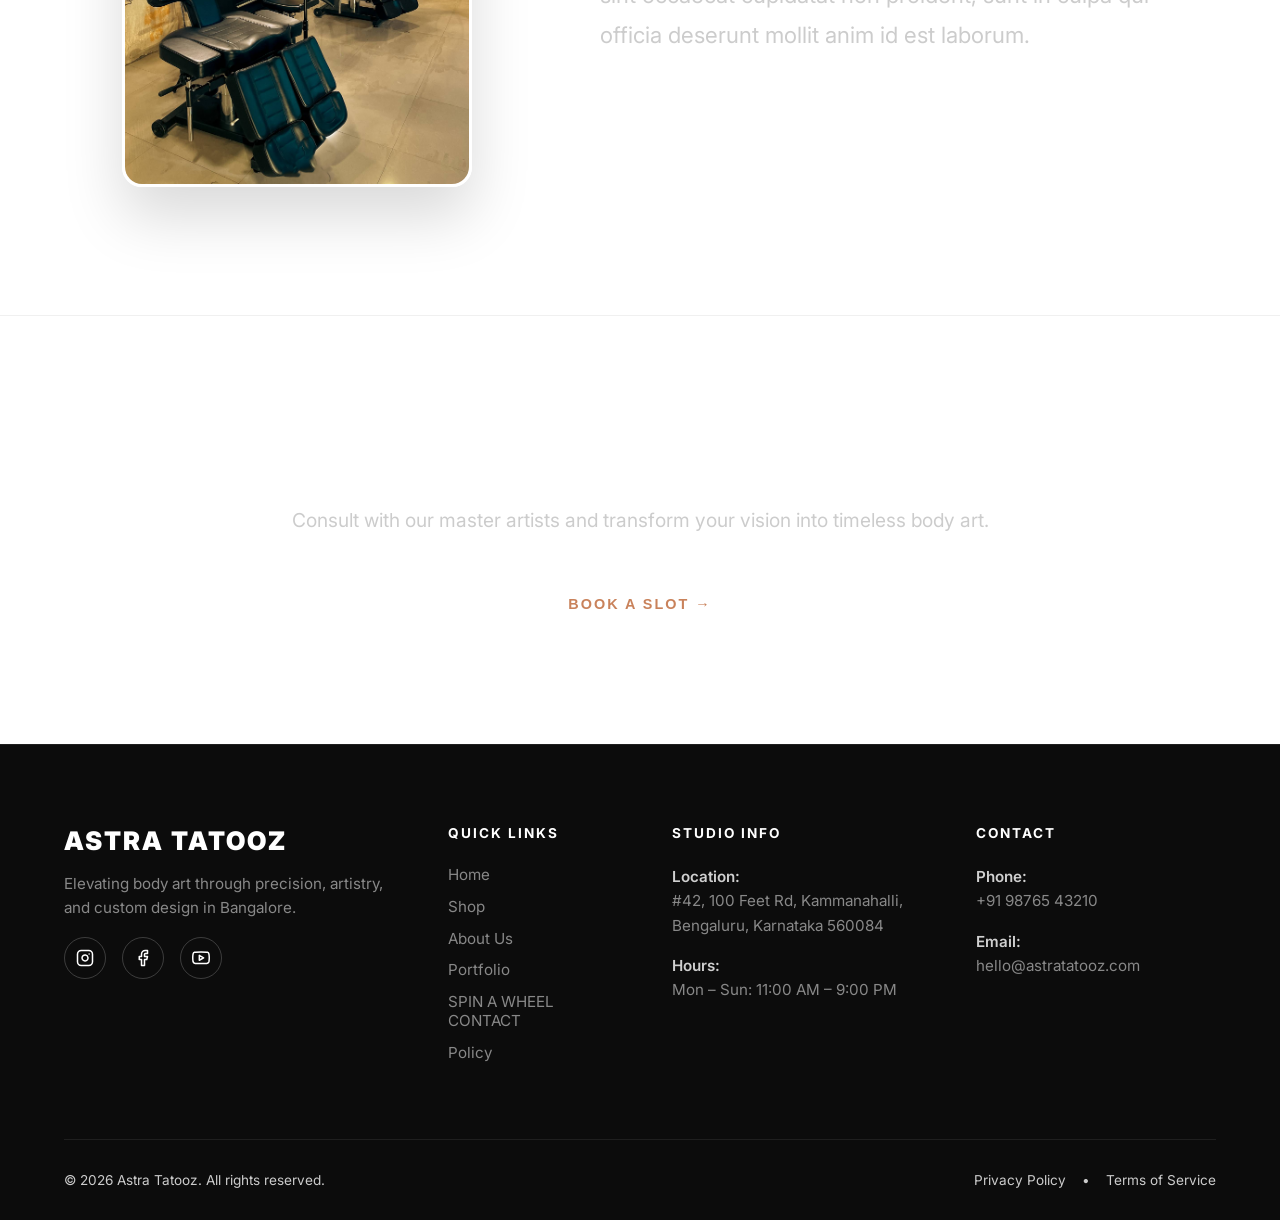
==== commit fb6ff766: "Fix literal backtick-n bug in navbar html" ====
--- a/index.html
+++ b/index.html
@@ -43,7 +43,7 @@
         
         <div class="menu-toggle">&#9776;</div>
         <div class="nav-right">
-            <a href="spin.html">SPIN A WHEEL</a>`n            <a href="contact.html">CONTACT</a>
+            <a href="spin.html">SPIN A WHEEL</a>            <a href="contact.html">CONTACT</a>
             <a href="policy.html">POLICY</a>
         </div>
     </nav>
@@ -303,7 +303,7 @@
                     <li><a href="shop.html">Shop</a></li>
                     <li><a href="index.html#about">About Us</a></li>
                     <li><a href="portfolio.html">Portfolio</a></li>
-                    <li><a href="spin.html">SPIN A WHEEL</a>`n            <a href="contact.html">CONTACT</a></li>
+                    <li><a href="spin.html">SPIN A WHEEL</a>            <a href="contact.html">CONTACT</a></li>
                     <li><a href="policy.html">Policy</a></li>
                 </ul>
             </div>
@@ -466,3 +466,4 @@
 
 
 
+
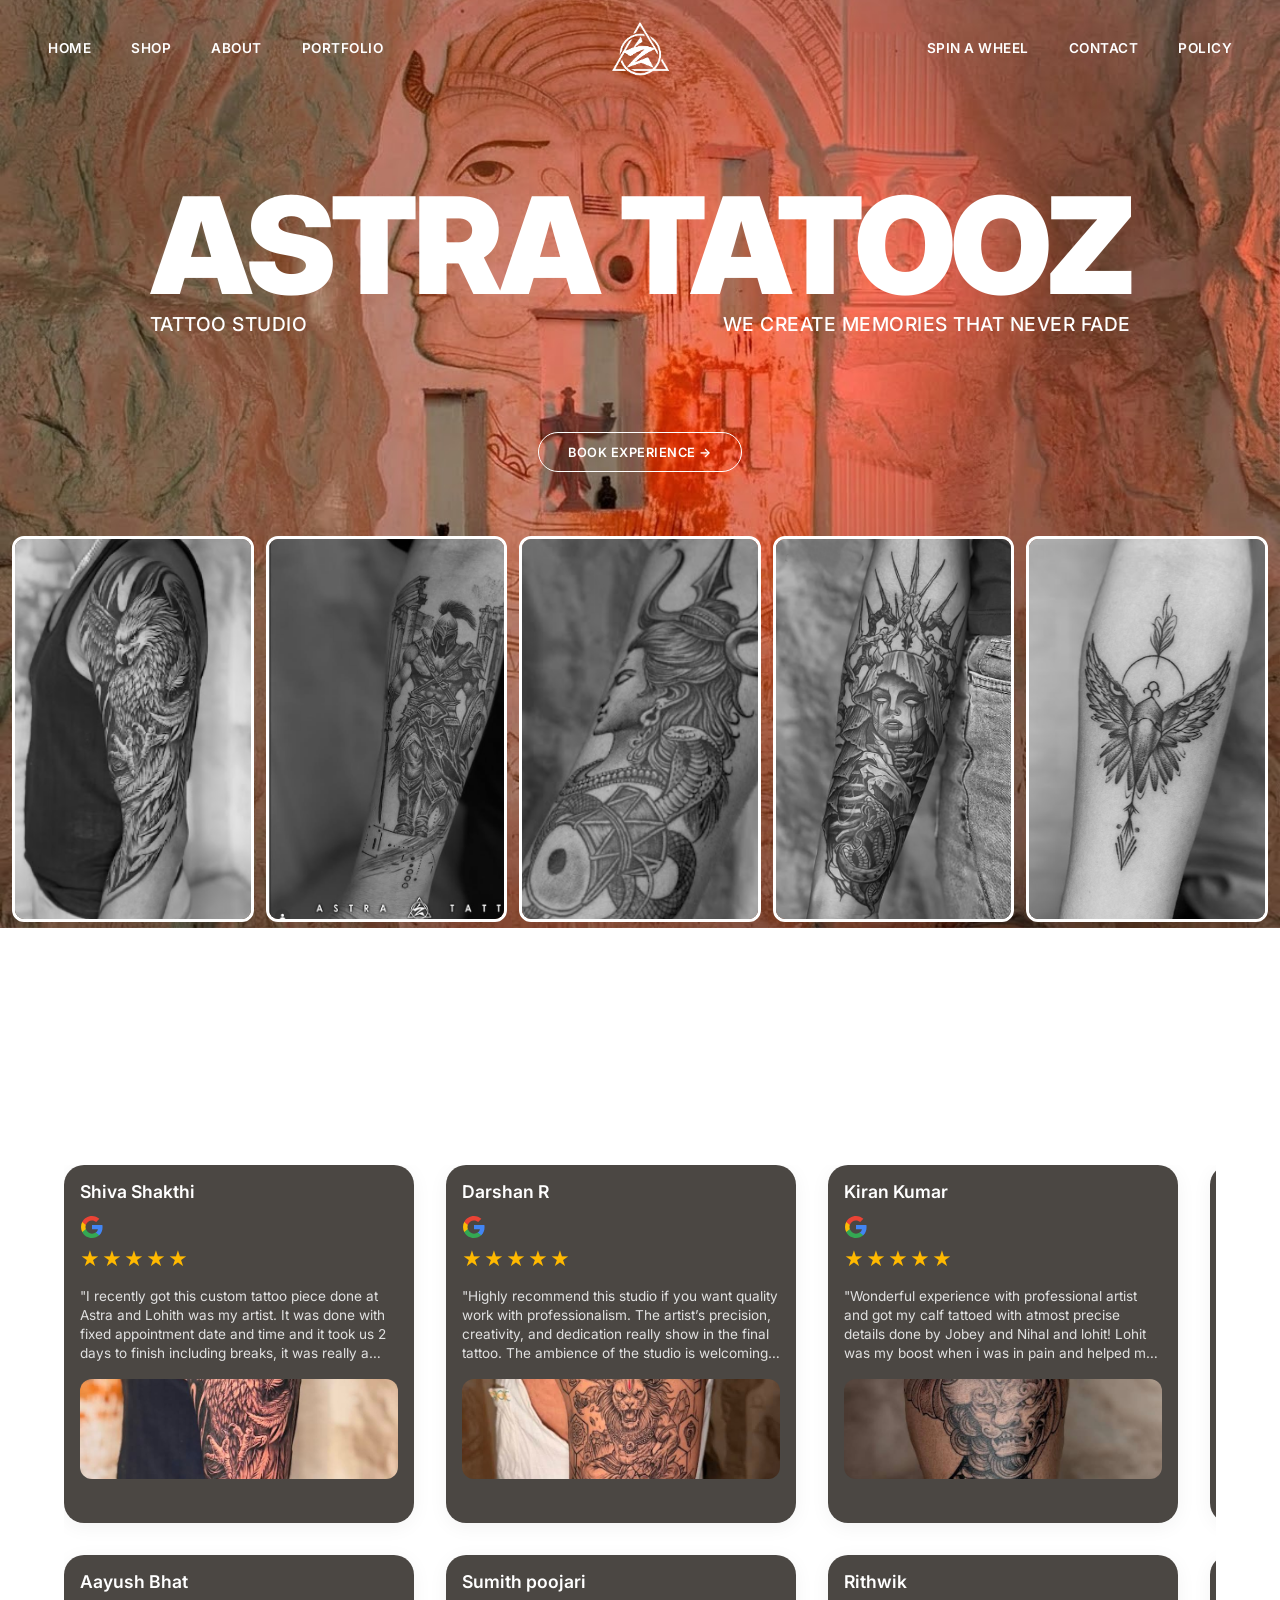
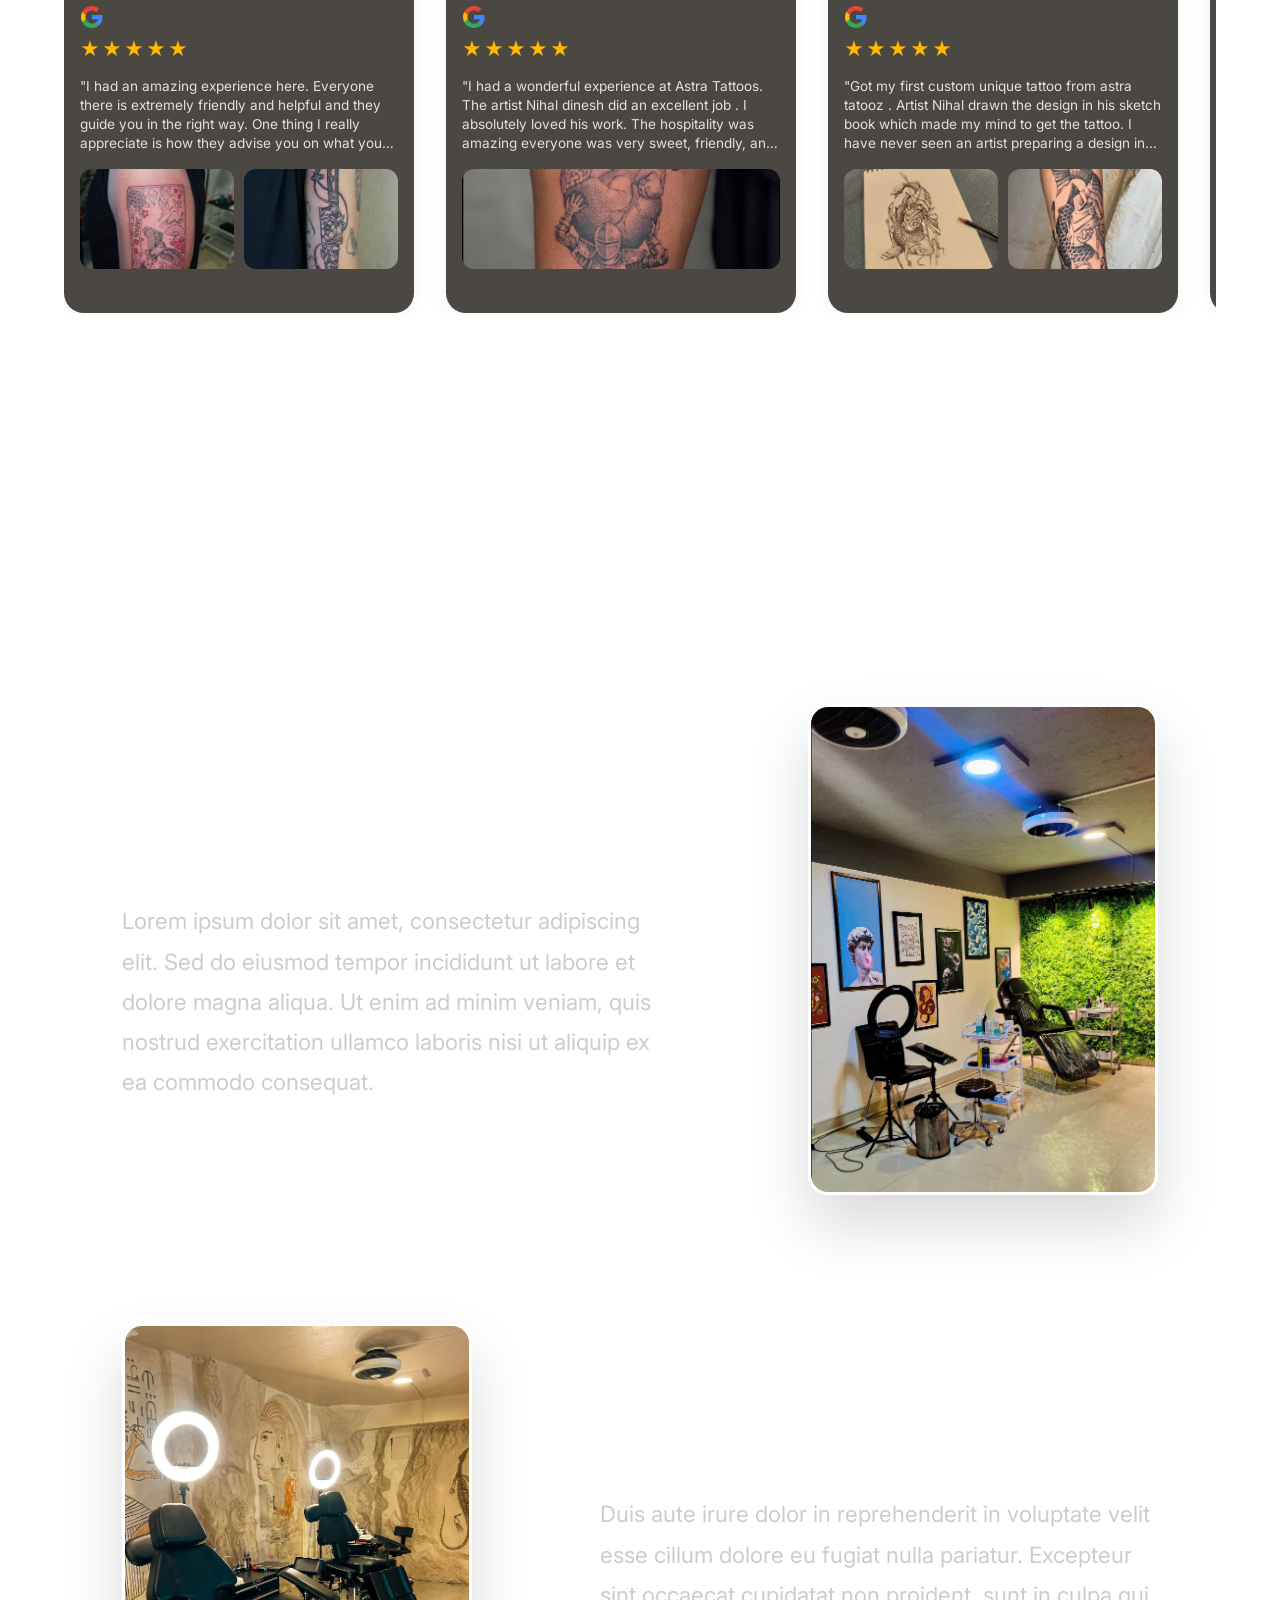
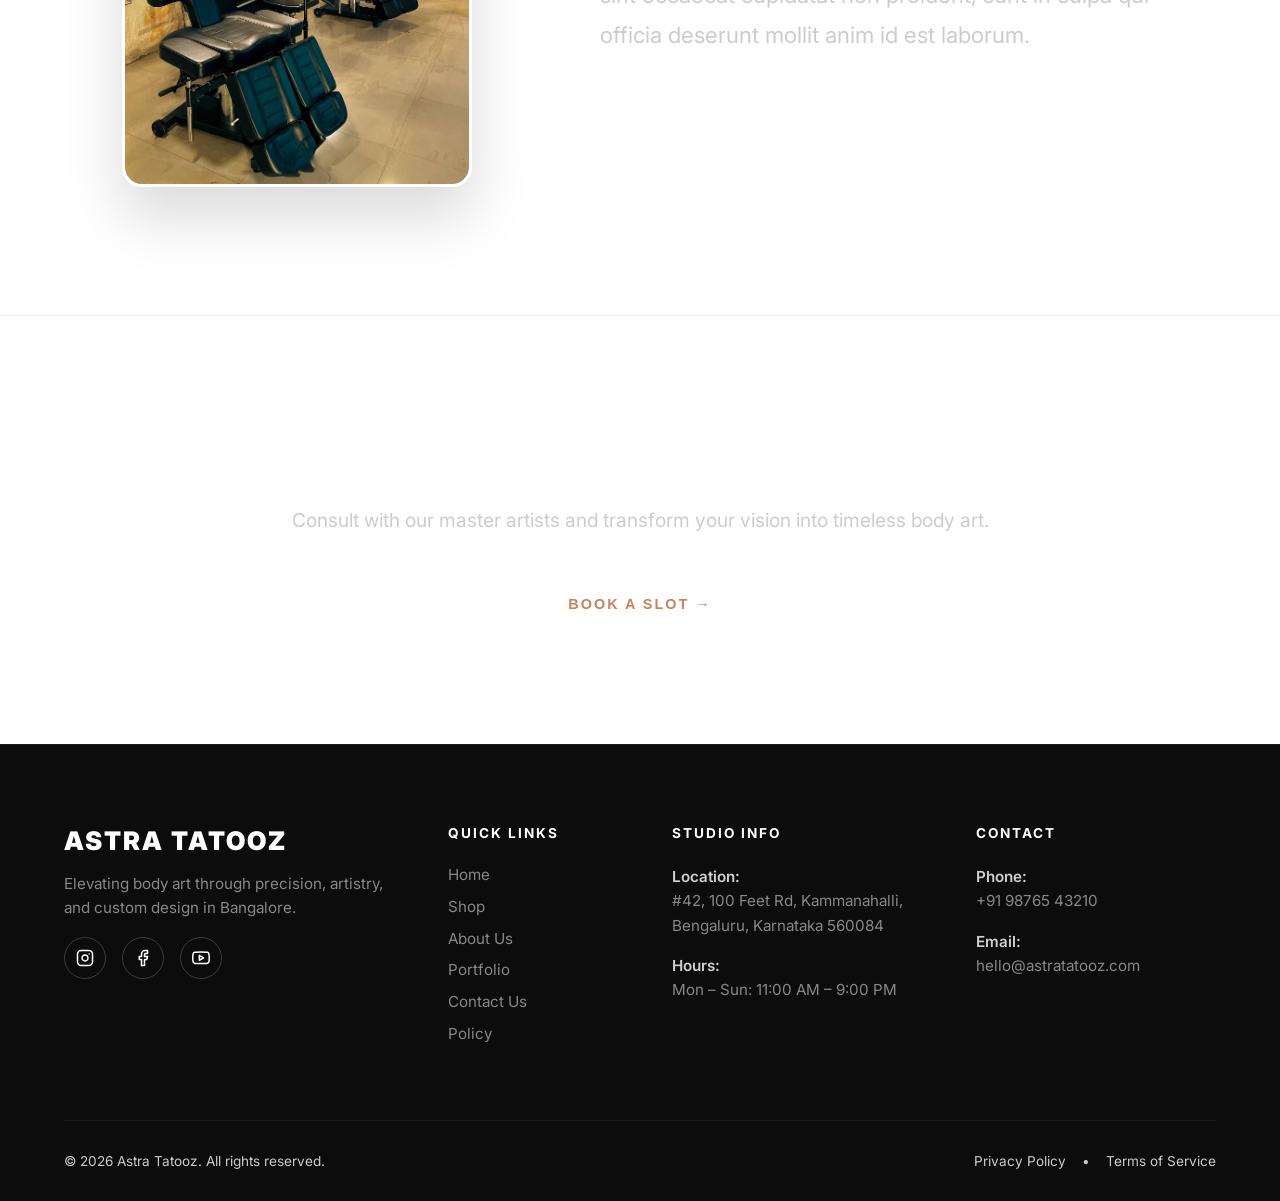
==== commit 002c8629: "Fix footer alignment and unwanted spin link in footer list" ====
--- a/index.html
+++ b/index.html
@@ -303,7 +303,7 @@
                     <li><a href="shop.html">Shop</a></li>
                     <li><a href="index.html#about">About Us</a></li>
                     <li><a href="portfolio.html">Portfolio</a></li>
-                    <li><a href="spin.html">SPIN A WHEEL</a>            <a href="contact.html">CONTACT</a></li>
+                    <li><a href="contact.html">Contact Us</a></li>
                     <li><a href="policy.html">Policy</a></li>
                 </ul>
             </div>
@@ -467,3 +467,4 @@
 
 
 
+
